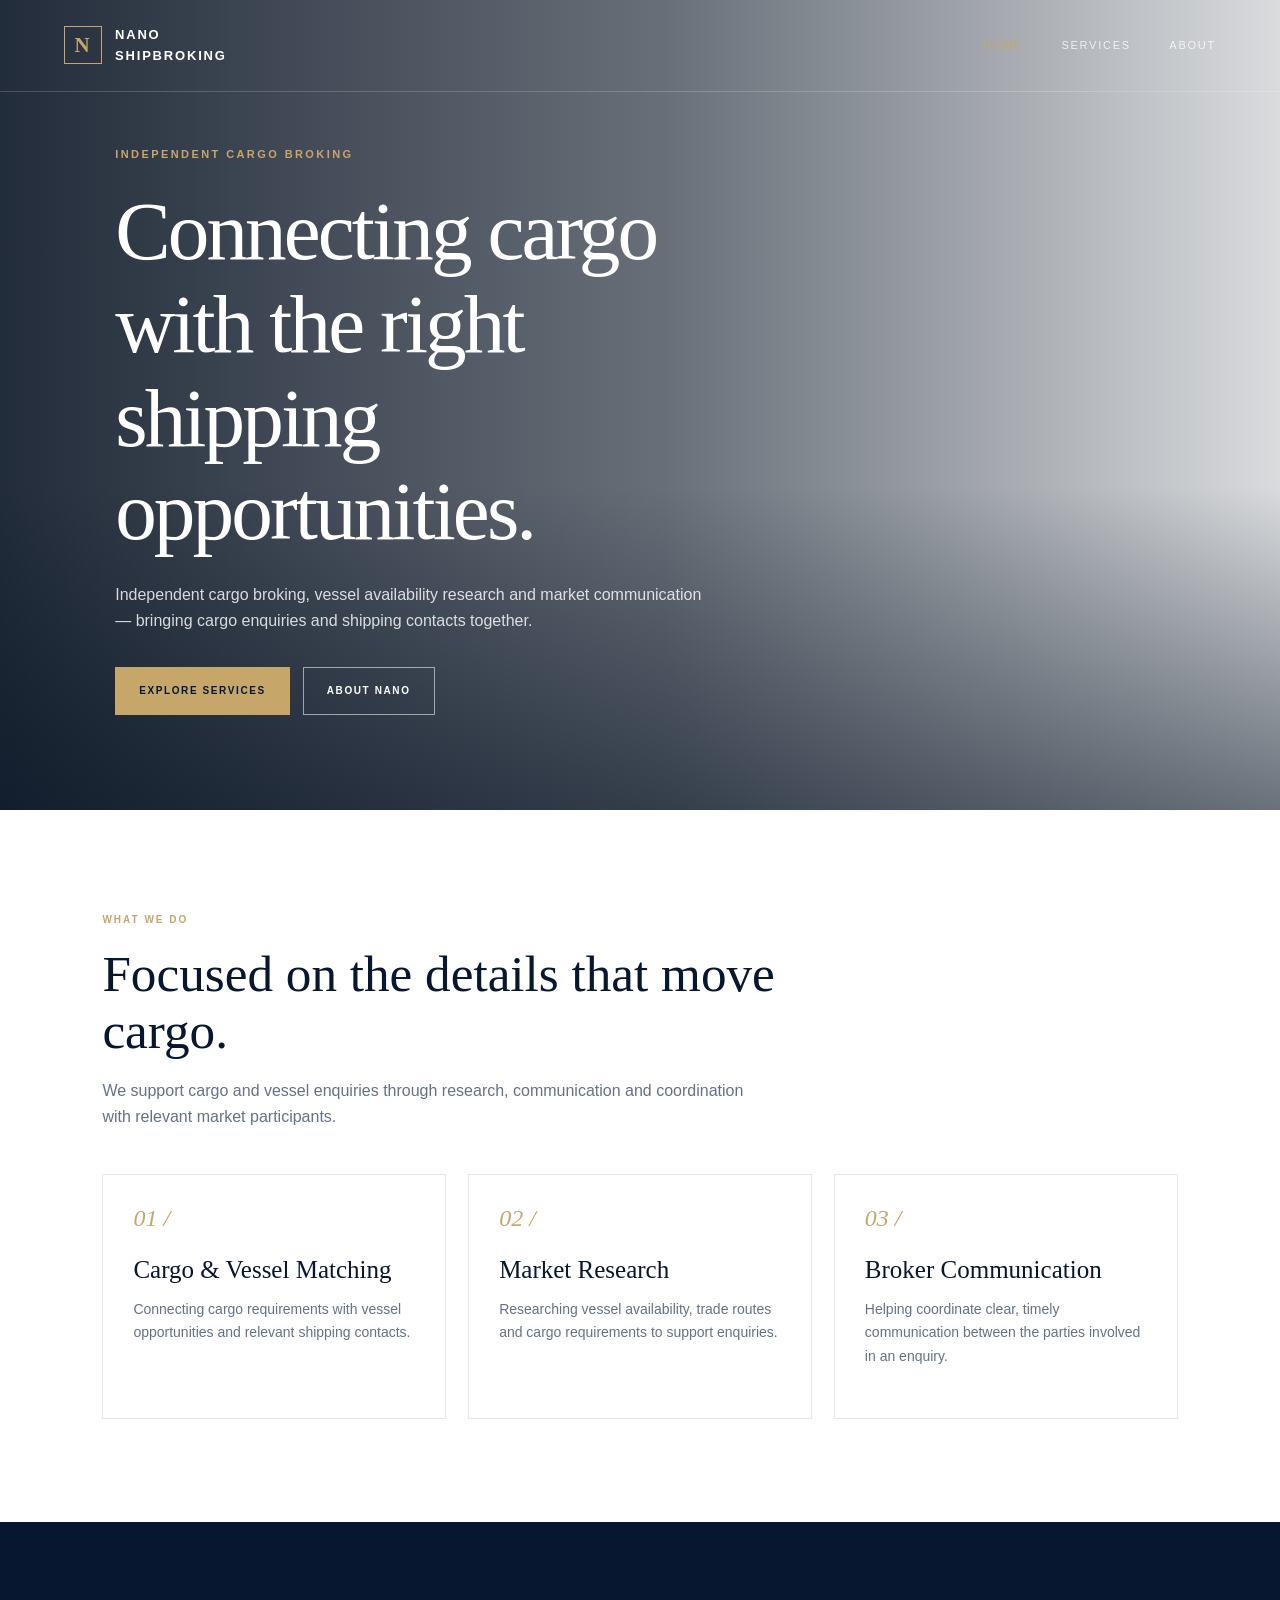
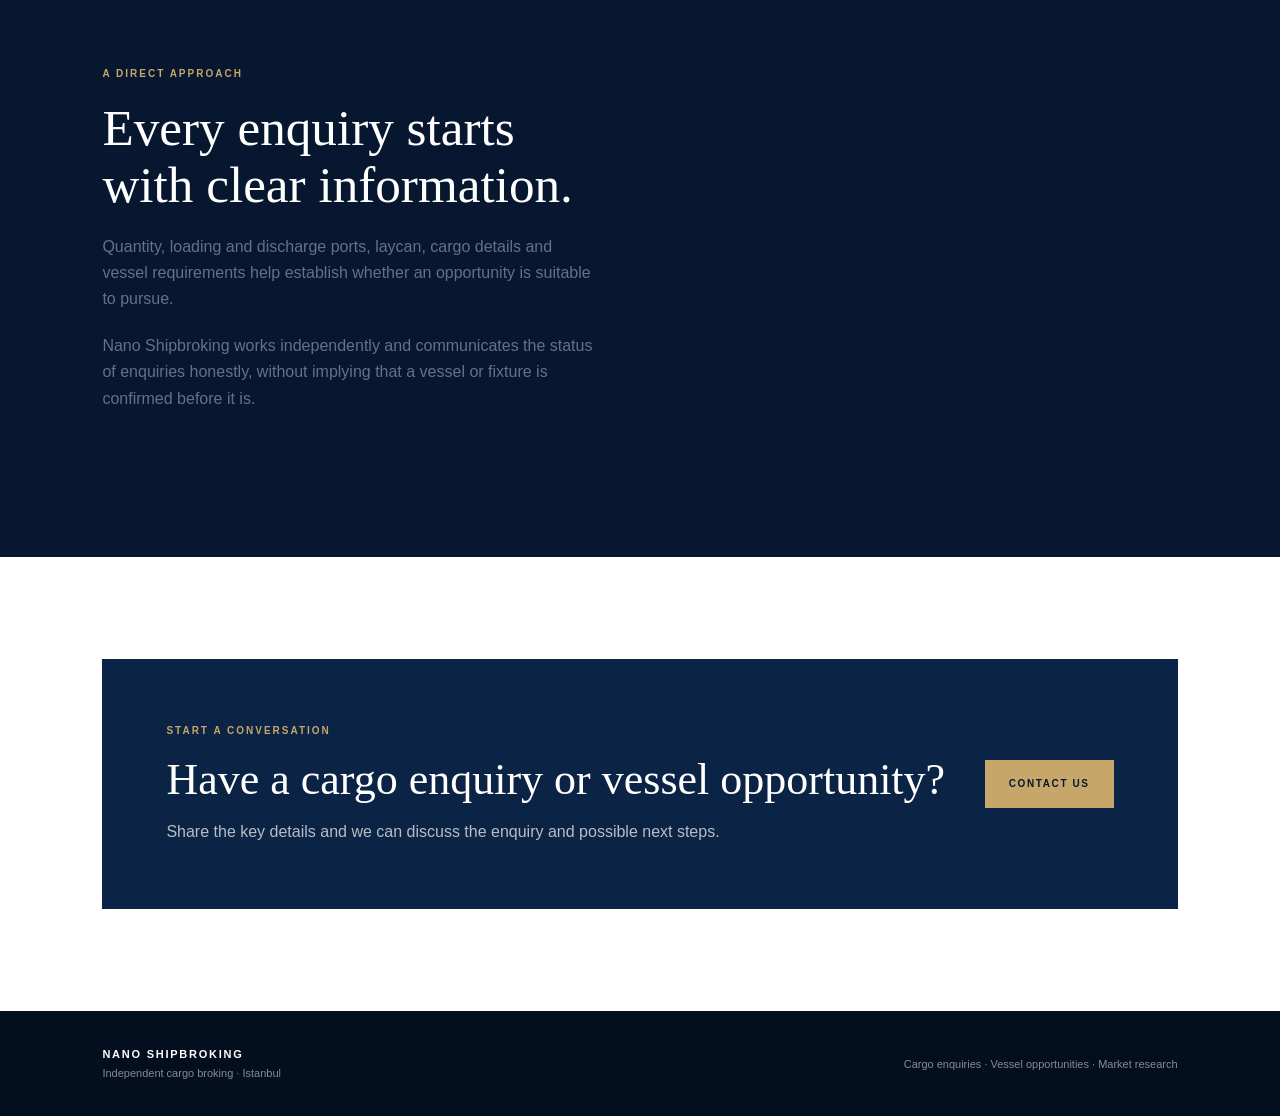
==== index.html @ fc200c73 "Add Nano Shipbroking website" ====
<!doctype html>
<html lang="en"><head><meta charset="utf-8"><meta name="viewport" content="width=device-width, initial-scale=1"><title>Nano Shipbroking | Cargo & Vessel Opportunities</title><link rel="stylesheet" href="style.css"></head><body>
<header class="site-header">
  <a class="brand" href="index.html"><span class="brand-mark">N</span><span>NANO<br>SHIPBROKING</span></a>
  <nav class="nav" aria-label="Main navigation"><a class="active" href="index.html">Home</a><a class="" href="services.html">Services</a><a class="" href="about.html">About</a></nav>
</header>
<main>
<section class="hero"><div class="hero-content">
  <div class="eyebrow">Independent Cargo Broking</div>
  <h1>Connecting cargo with the right shipping opportunities.</h1>
  <p>Independent cargo broking, vessel availability research and market communication — bringing cargo enquiries and shipping contacts together.</p>
  <div class="actions"><a class="btn" href="services.html">Explore Services</a><a class="btn outline" href="about.html">About Nano</a></div>
</div></section>
<section class="section"><div class="section-head"><div class="kicker">What we do</div><h2>Focused on the details that move cargo.</h2><p>We support cargo and vessel enquiries through research, communication and coordination with relevant market participants.</p></div>
<div class="grid3">
  <article class="service-card"><div class="num">01 /</div><h3>Cargo & Vessel Matching</h3><p>Connecting cargo requirements with vessel opportunities and relevant shipping contacts.</p></article>
  <article class="service-card"><div class="num">02 /</div><h3>Market Research</h3><p>Researching vessel availability, trade routes and cargo requirements to support enquiries.</p></article>
  <article class="service-card"><div class="num">03 /</div><h3>Broker Communication</h3><p>Helping coordinate clear, timely communication between the parties involved in an enquiry.</p></article>
</div></section>
<section class="section dark"><div class="split"><div class="copy"><div class="kicker">A direct approach</div><h2>Every enquiry starts with clear information.</h2><p>Quantity, loading and discharge ports, laycan, cargo details and vessel requirements help establish whether an opportunity is suitable to pursue.</p><p>Nano Shipbroking works independently and communicates the status of enquiries honestly, without implying that a vessel or fixture is confirmed before it is.</p></div><div class="photo-panel" role="img" aria-label="Commercial cargo vessel at sea"></div></div></section>
<section class="section"><div class="cta"><div><div class="kicker">Start a conversation</div><h2>Have a cargo enquiry or vessel opportunity?</h2><p>Share the key details and we can discuss the enquiry and possible next steps.</p></div><a class="btn" href="mailto:alinano@nanoshipbroking.com?subject=Cargo%20or%20Vessel%20Enquiry">Contact Us</a></div></section>
</main><footer>
  <div><div class="footbrand">NANO SHIPBROKING</div><div class="footnote">Independent cargo broking · Istanbul</div></div>
  <div class="footnote">Cargo enquiries · Vessel opportunities · Market research</div>
</footer></body></html>
---- style.css ----
:root {
  --navy: #06172f;
  --navy-2: #0b2344;
  --blue: #173b65;
  --gold: #c7a66a;
  --white: #ffffff;
  --mist: #f3f5f7;
  --ink: #182536;
  --muted: #647286;
  --line: rgba(255,255,255,.18);
}
* { box-sizing: border-box; }
html { scroll-behavior: smooth; }
body { margin: 0; color: var(--ink); background: var(--white); font-family: "Inter", "Segoe UI", Arial, sans-serif; line-height: 1.65; }
a { color: inherit; text-decoration: none; }
.site-header { position: absolute; z-index: 10; inset: 0 0 auto; padding: 24px clamp(20px, 5vw, 76px); display:flex; justify-content:space-between; align-items:center; gap:24px; color:#fff; border-bottom:1px solid rgba(255,255,255,.18); }
.brand { display:flex; align-items:center; gap:13px; letter-spacing:.14em; font-size:13px; font-weight:700; }
.brand-mark { width:38px; height:38px; border:1px solid var(--gold); display:grid; place-items:center; color:var(--gold); font-family:Georgia,serif; font-size:21px; }
.nav { display:flex; gap:clamp(16px,3vw,40px); align-items:center; font-size:11px; letter-spacing:.16em; text-transform:uppercase; }
.nav a { opacity:.78; transition:opacity .2s, color .2s; }
.nav a:hover, .nav a.active { opacity:1; color:var(--gold); }
.hero { min-height:680px; height:min(90vh, 850px); position:relative; display:flex; align-items:center; color:#fff; background:linear-gradient(90deg,rgba(3,15,31,.88) 0%,rgba(3,15,31,.60) 52%,rgba(3,15,31,.15) 100%), url("https://images.unsplash.com/photo-1578575437130-527020e9b3a8?auto=format&fit=crop&w=2200&q=85") center/cover; }
.hero:before { content:""; position:absolute; inset:0; background:linear-gradient(0deg,rgba(4,16,33,.52),transparent 40%); pointer-events:none; }
.hero-content { position:relative; z-index:1; max-width:900px; padding:140px clamp(24px,9vw,140px) 90px; }
.eyebrow { color:var(--gold); font-size:11px; font-weight:700; letter-spacing:.22em; text-transform:uppercase; margin:0 0 22px; }
h1,h2,h3 { font-family:Georgia,"Times New Roman",serif; font-weight:400; line-height:1.12; margin:0; }
h1 { font-size:clamp(42px,6.5vw,86px); letter-spacing:-.035em; max-width:850px; }
h2 { font-size:clamp(32px,4vw,54px); color:var(--navy); }
h3 { font-size:25px; color:var(--navy); }
.hero p { max-width:590px; margin:24px 0 32px; color:rgba(255,255,255,.82); font-size:16px; }
.actions { display:flex; flex-wrap:wrap; gap:13px; }
.btn { display:inline-flex; align-items:center; justify-content:center; min-height:48px; padding:0 23px; border:1px solid var(--gold); background:var(--gold); color:var(--navy); font-size:10px; font-weight:800; letter-spacing:.16em; text-transform:uppercase; transition:all .2s; }
.btn:hover { background:transparent; color:#fff; }
.btn.outline { color:#fff; background:transparent; border-color:rgba(255,255,255,.55); }
.btn.outline:hover { border-color:var(--gold); color:var(--gold); }
.section { padding:clamp(64px,8vw,112px) clamp(22px,8vw,120px); }
.section.dark { background:var(--navy); color:#fff; }
.section.dark h2, .section.dark h3 { color:#fff; }
.section-head { max-width:720px; margin-bottom:44px; }
.section-head p { color:var(--muted); margin:18px 0 0; max-width:650px; }
.section.dark .section-head p { color:rgba(255,255,255,.68); }
.kicker { font-size:10px; letter-spacing:.2em; text-transform:uppercase; color:var(--gold); font-weight:700; margin-bottom:16px; }
.grid3 { display:grid; grid-template-columns:repeat(3,minmax(0,1fr)); gap:22px; }
.service-card { padding:30px; border:1px solid #e3e8ed; background:#fff; min-height:245px; }
.service-card .num { color:var(--gold); font:italic 24px Georgia,serif; margin-bottom:24px; }
.service-card p { color:var(--muted); font-size:14px; margin-bottom:0; }
.split { display:grid; grid-template-columns:1fr 1fr; gap:clamp(35px,7vw,100px); align-items:center; }
.photo-panel { min-height:430px; background:linear-gradient(0deg,rgba(6,23,47,.15),rgba(6,23,47,.15)),url("https://images.unsplash.com/photo-1566847438217-76e82d383f84?auto=format&fit=crop&w=1200&q=85") center/cover; }
.copy p { color:var(--muted); margin:20px 0 0; }
.statline { display:flex; gap:30px; margin-top:30px; border-top:1px solid #dfe5ea; padding-top:20px; }
.statline strong { display:block; color:var(--navy); font:24px Georgia,serif; }
.statline span { display:block; color:var(--muted); font-size:11px; letter-spacing:.08em; text-transform:uppercase; }
.cta { display:flex; justify-content:space-between; align-items:center; gap:32px; background:var(--navy-2); color:#fff; padding:clamp(30px,5vw,64px); }
.cta h2 { color:#fff; font-size:clamp(30px,3.5vw,44px); }
.cta p { color:rgba(255,255,255,.7); max-width:600px; margin:14px 0 0; }
.page-hero { min-height:480px; padding:160px clamp(24px,9vw,140px) 80px; display:flex; align-items:end; color:#fff; background:linear-gradient(90deg,rgba(3,15,31,.88),rgba(3,15,31,.3)),url("https://images.unsplash.com/photo-1494412519320-aa613dfb7738?auto=format&fit=crop&w=2200&q=85") center/cover; }
.page-hero h1 { font-size:clamp(42px,5.5vw,72px); }
.page-hero p { max-width:650px; color:rgba(255,255,255,.78); font-size:16px; margin:20px 0 0; }
.service-list { display:grid; grid-template-columns:repeat(2,minmax(0,1fr)); gap:1px; background:rgba(255,255,255,.14); border:1px solid rgba(255,255,255,.14); }
.service-item { background:var(--navy); padding:34px; }
.service-item p { color:rgba(255,255,255,.66); font-size:14px; }
.service-item .num { color:var(--gold); font:italic 22px Georgia,serif; }
.note { border-left:2px solid var(--gold); padding:18px 22px; color:var(--muted); background:var(--mist); font-size:14px; }
footer { background:#030e1e; color:#fff; padding:34px clamp(22px,8vw,120px); display:flex; justify-content:space-between; align-items:center; gap:24px; flex-wrap:wrap; }
footer .footnote { color:rgba(255,255,255,.52); font-size:11px; }
footer .footbrand { font-size:11px; letter-spacing:.16em; font-weight:700; }
@media(max-width:760px) {
 .site-header { padding:18px 20px; align-items:flex-start; flex-direction:column; gap:14px; }
 .nav { flex-wrap:wrap; gap:18px; font-size:10px; }
 .hero { min-height:700px; height:auto; }
 .hero-content { padding:190px 24px 70px; }
 .grid3,.split,.service-list { grid-template-columns:1fr; }
 .photo-panel { min-height:300px; }
 .cta { align-items:flex-start; flex-direction:column; }
 .page-hero { min-height:430px; padding:190px 24px 60px; }
 .statline { gap:20px; flex-wrap:wrap; }
}
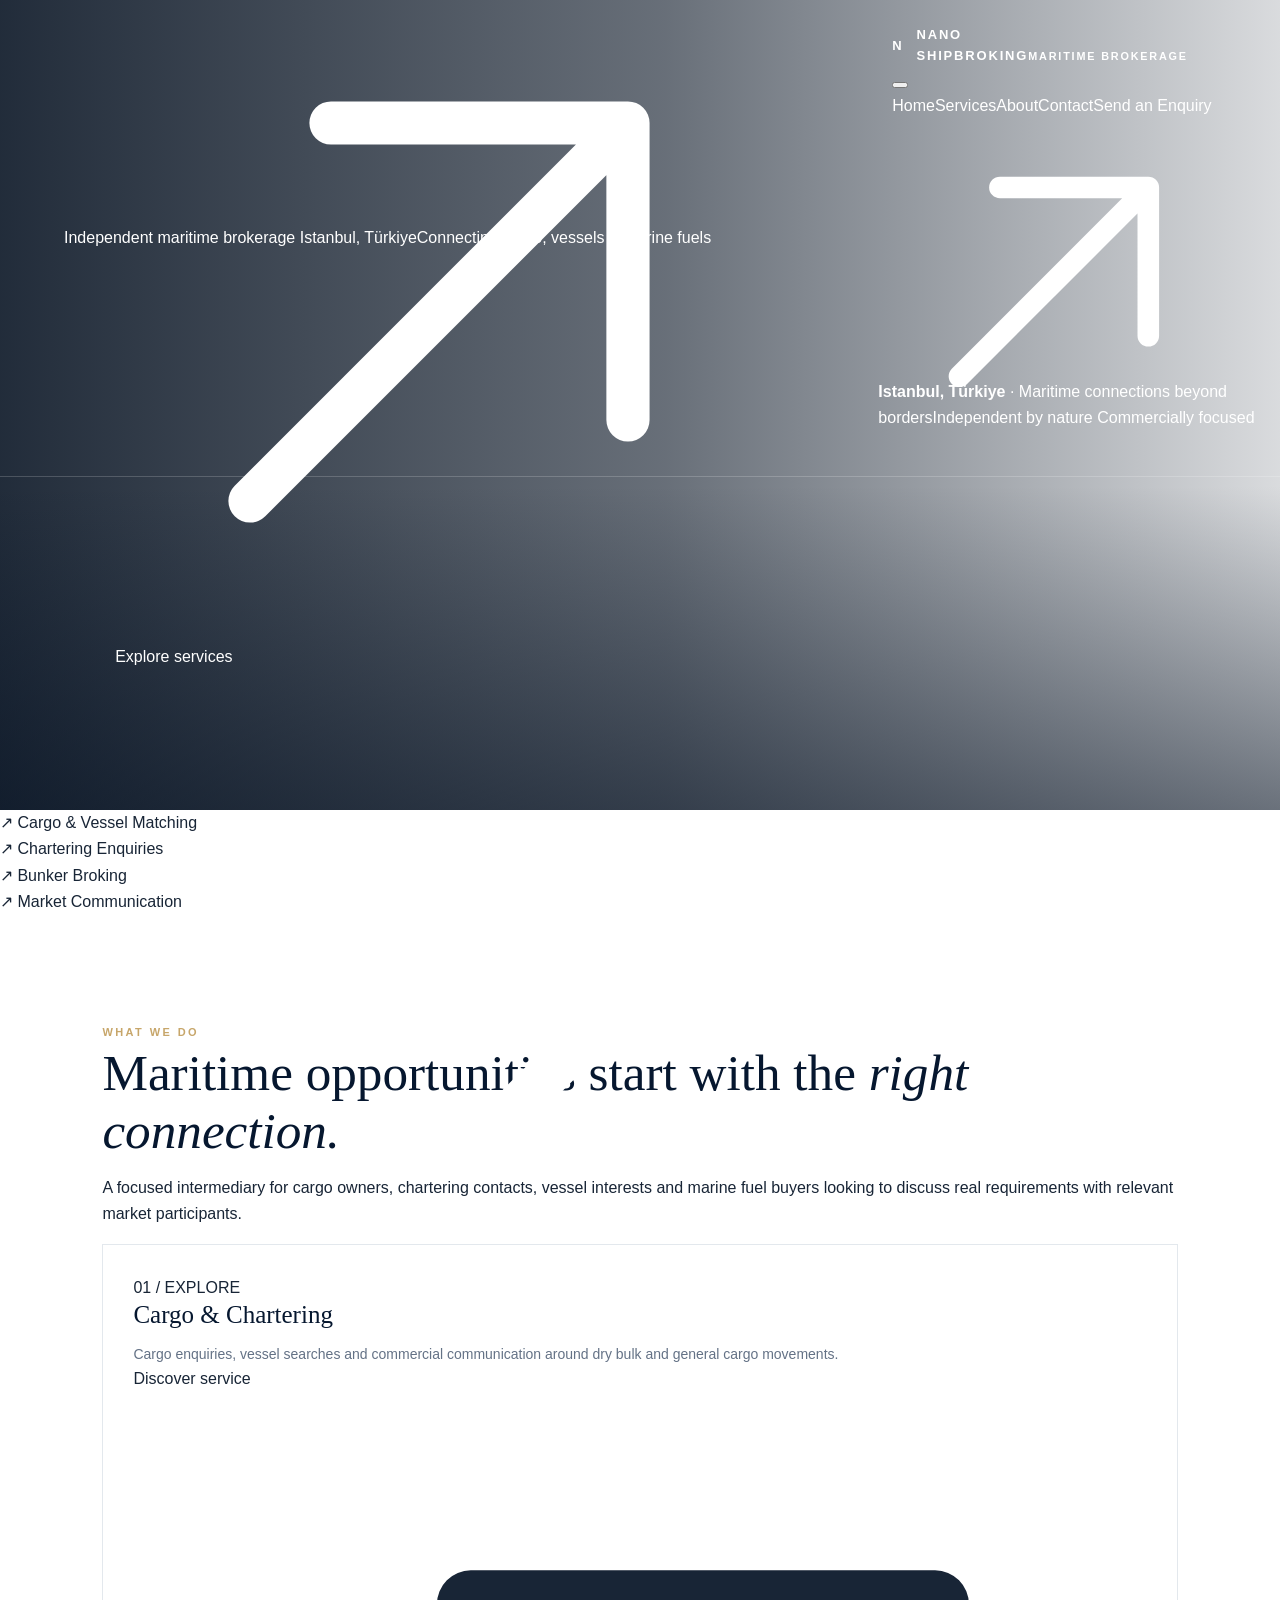
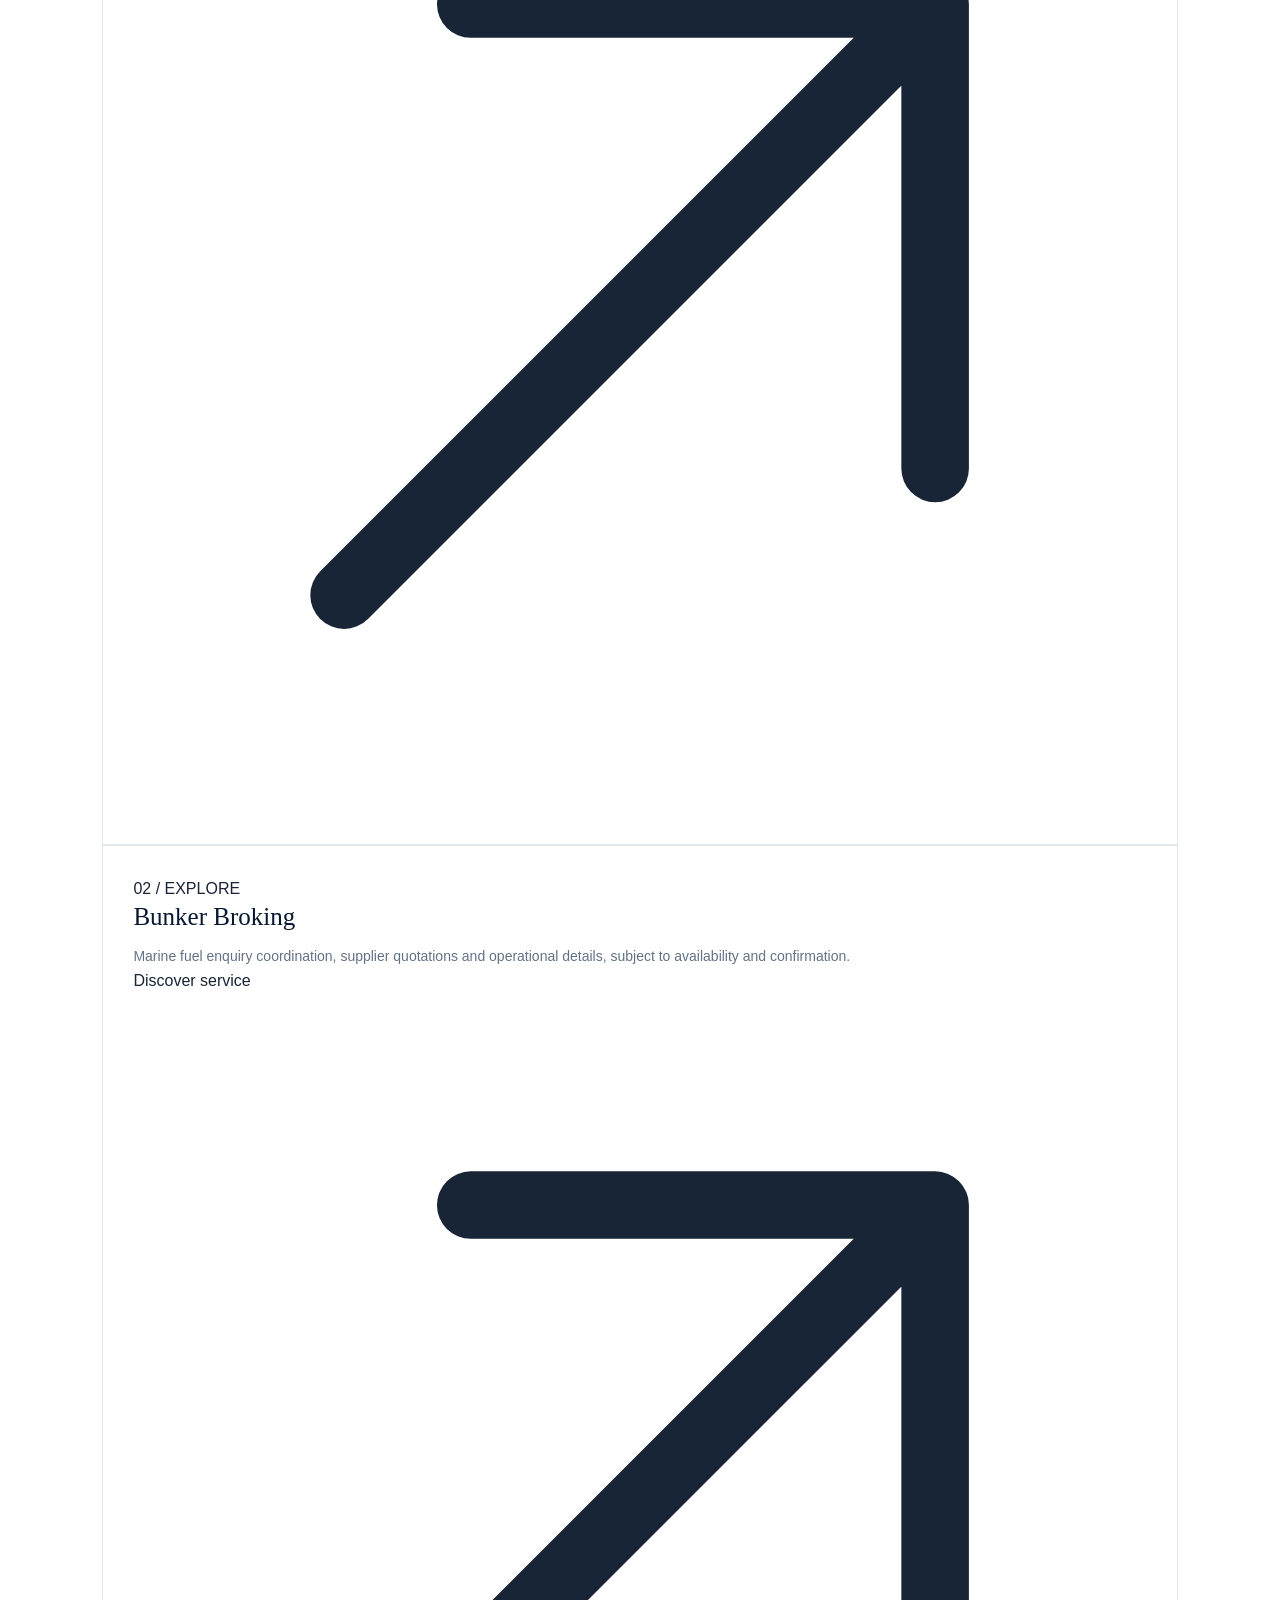
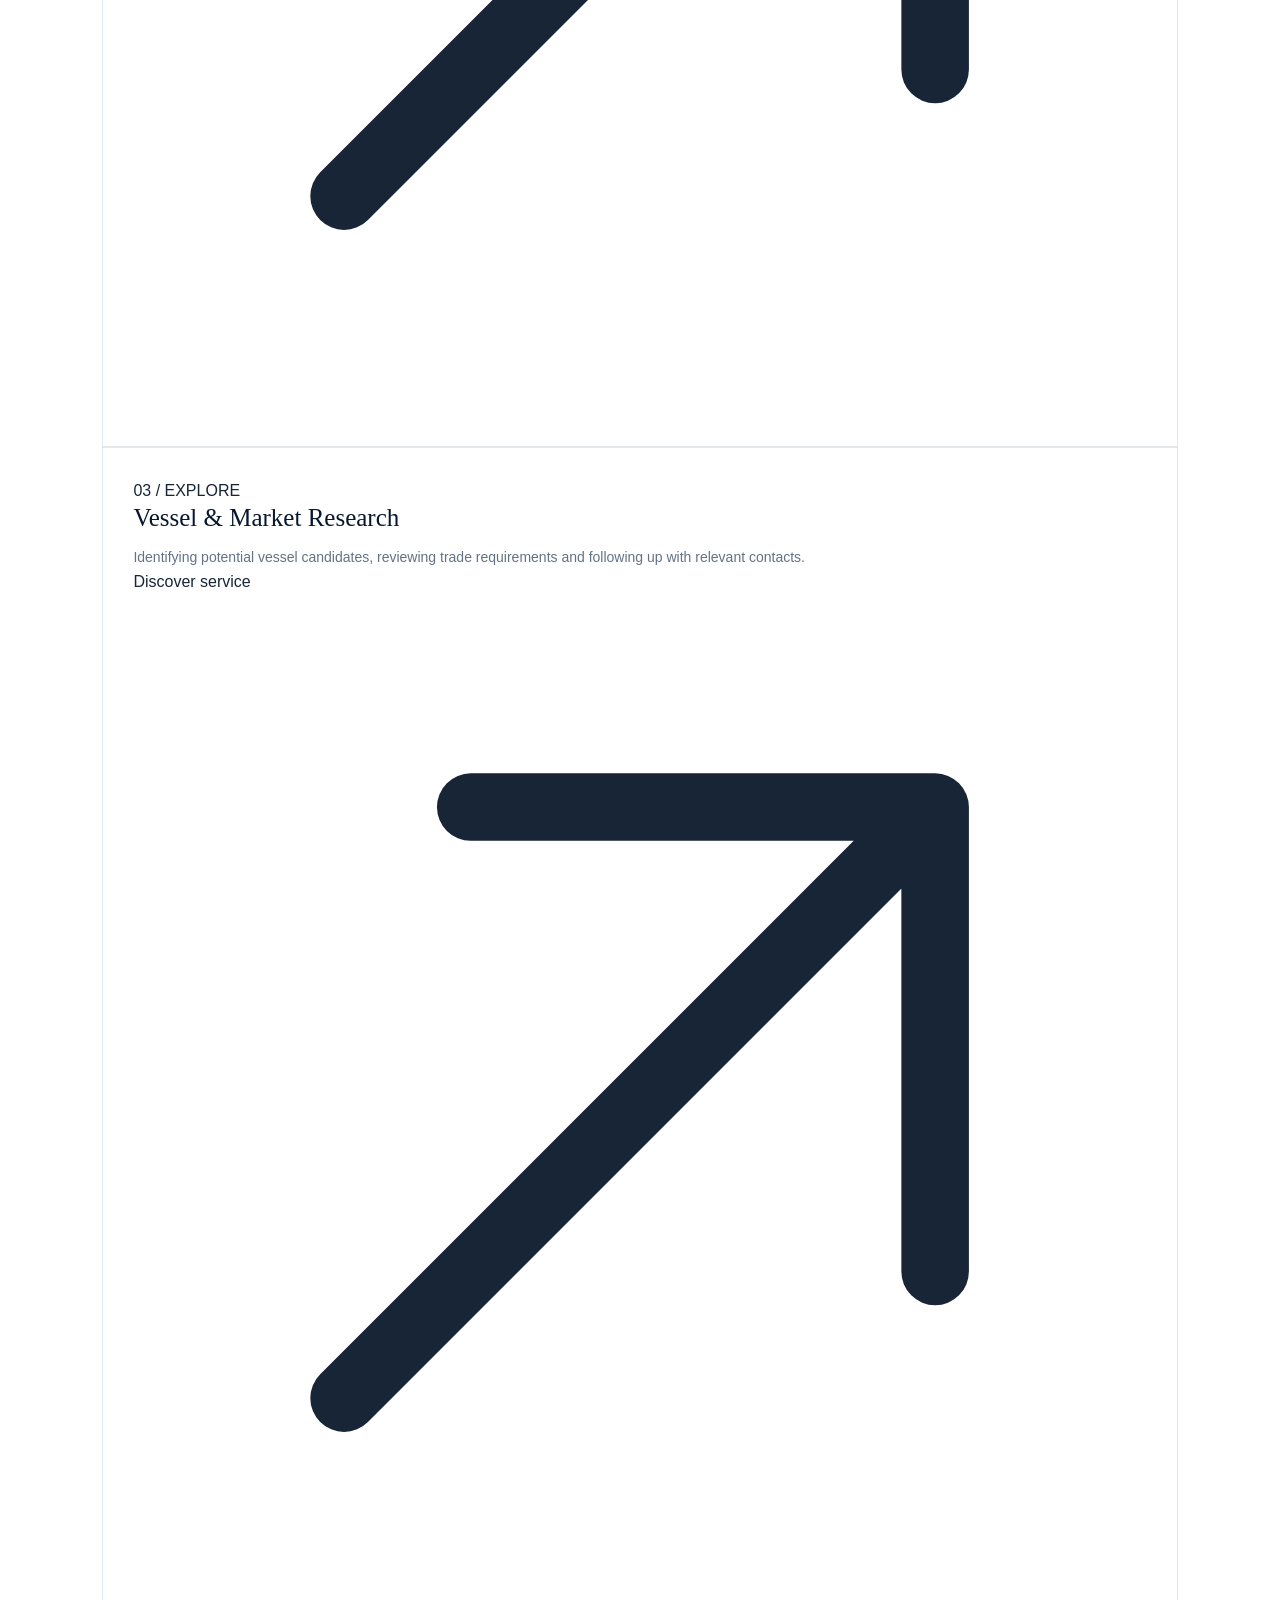
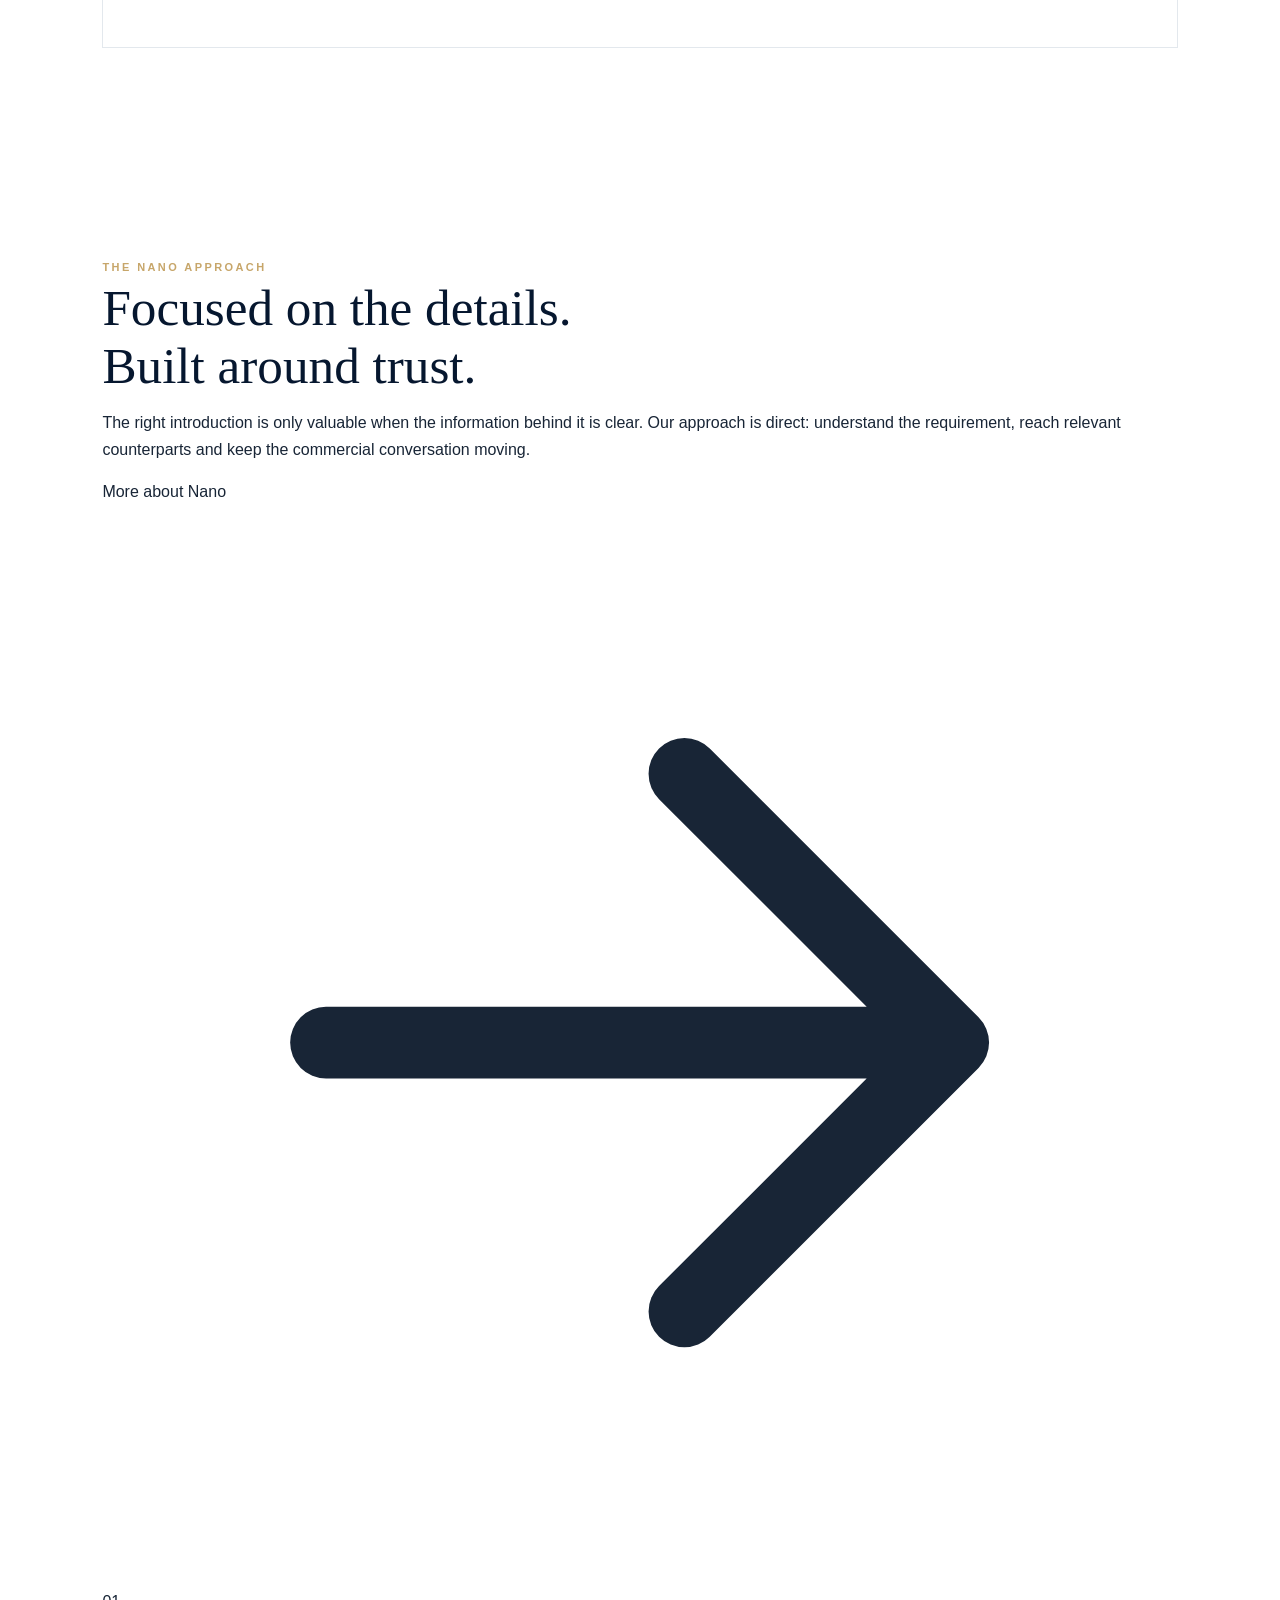
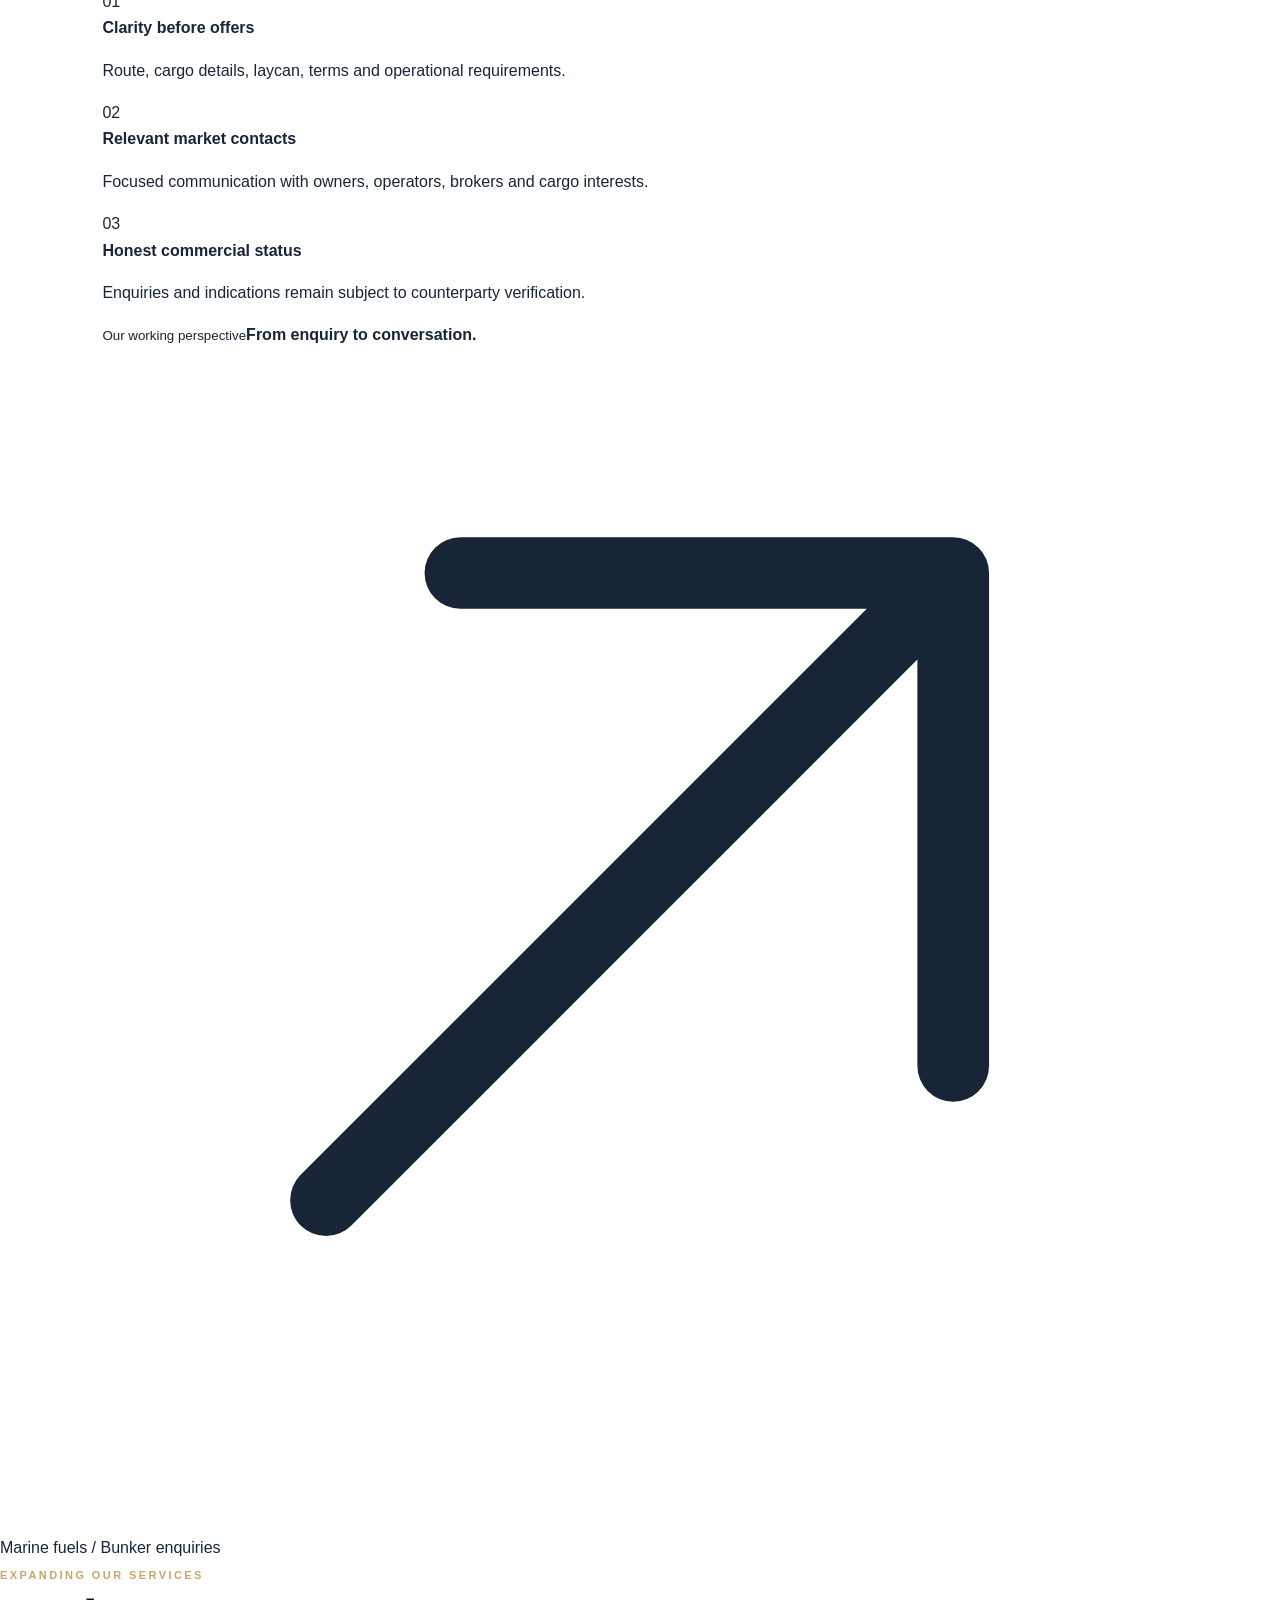
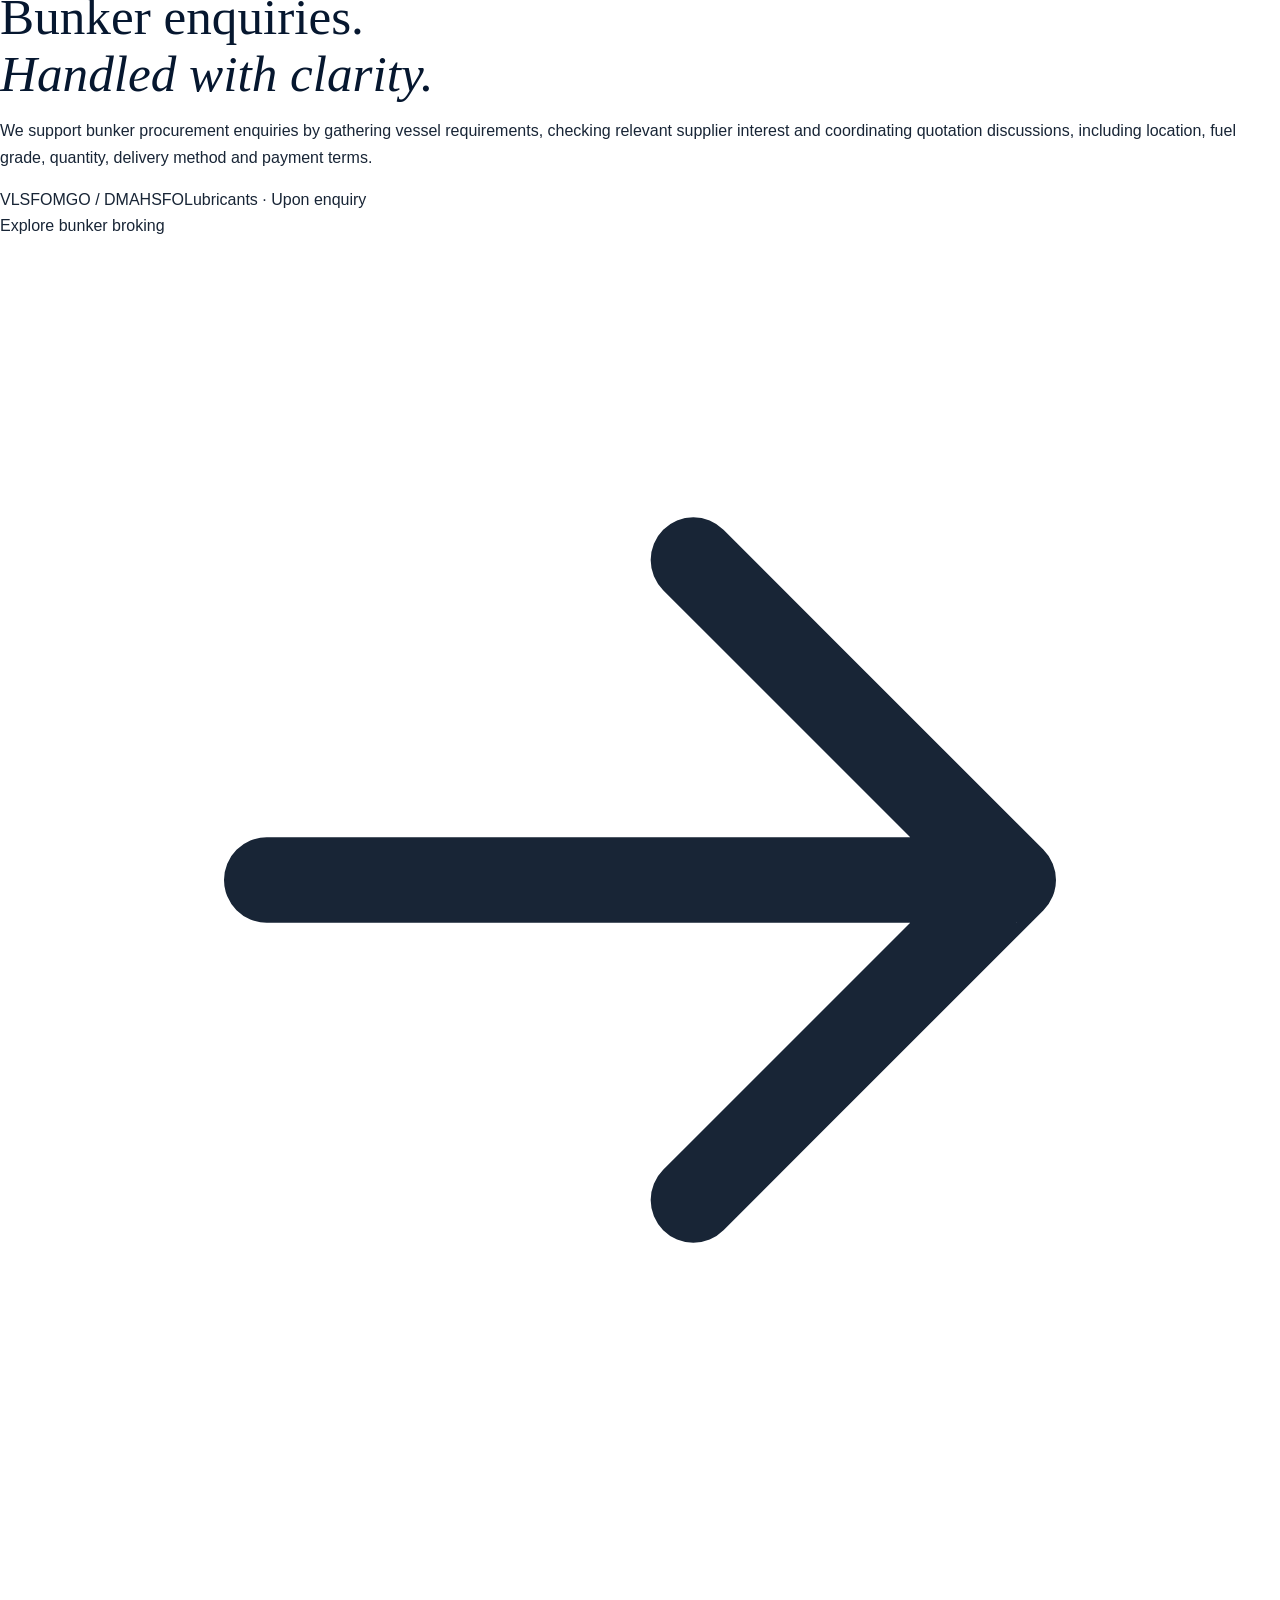
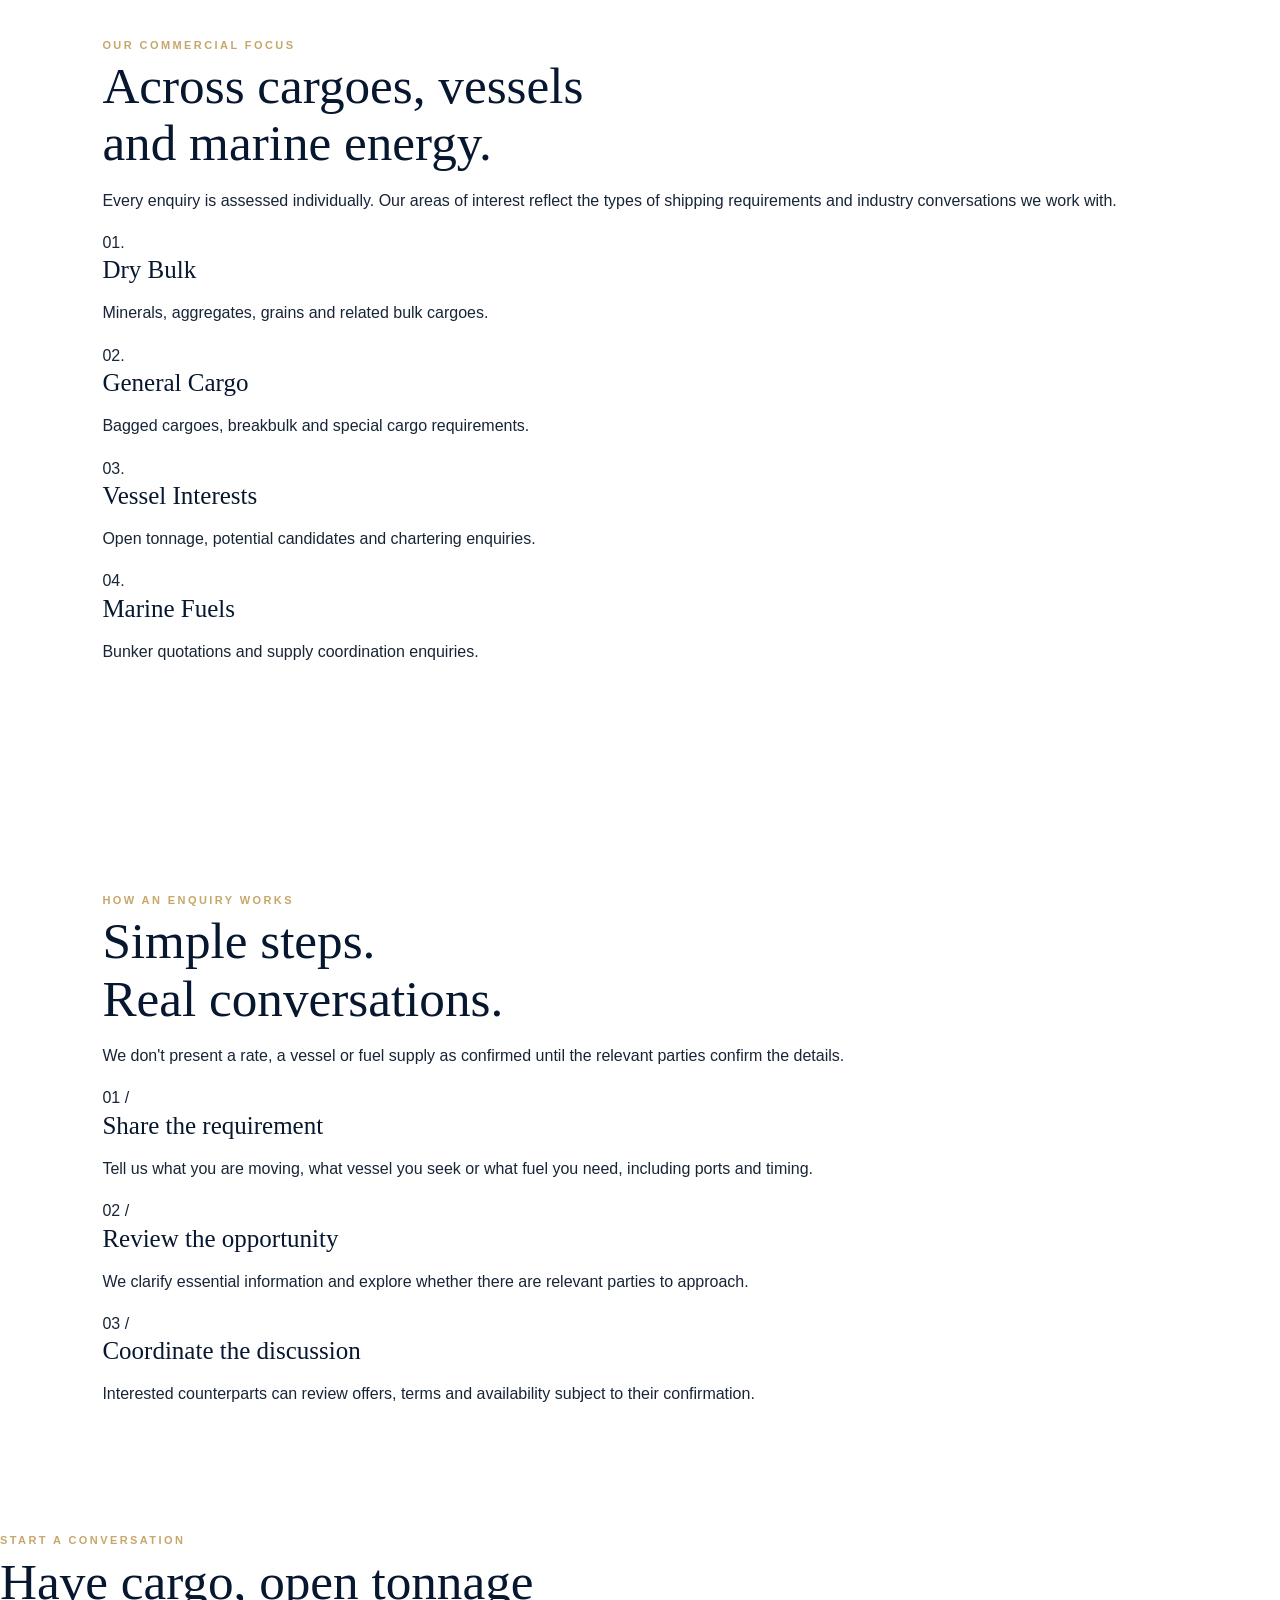
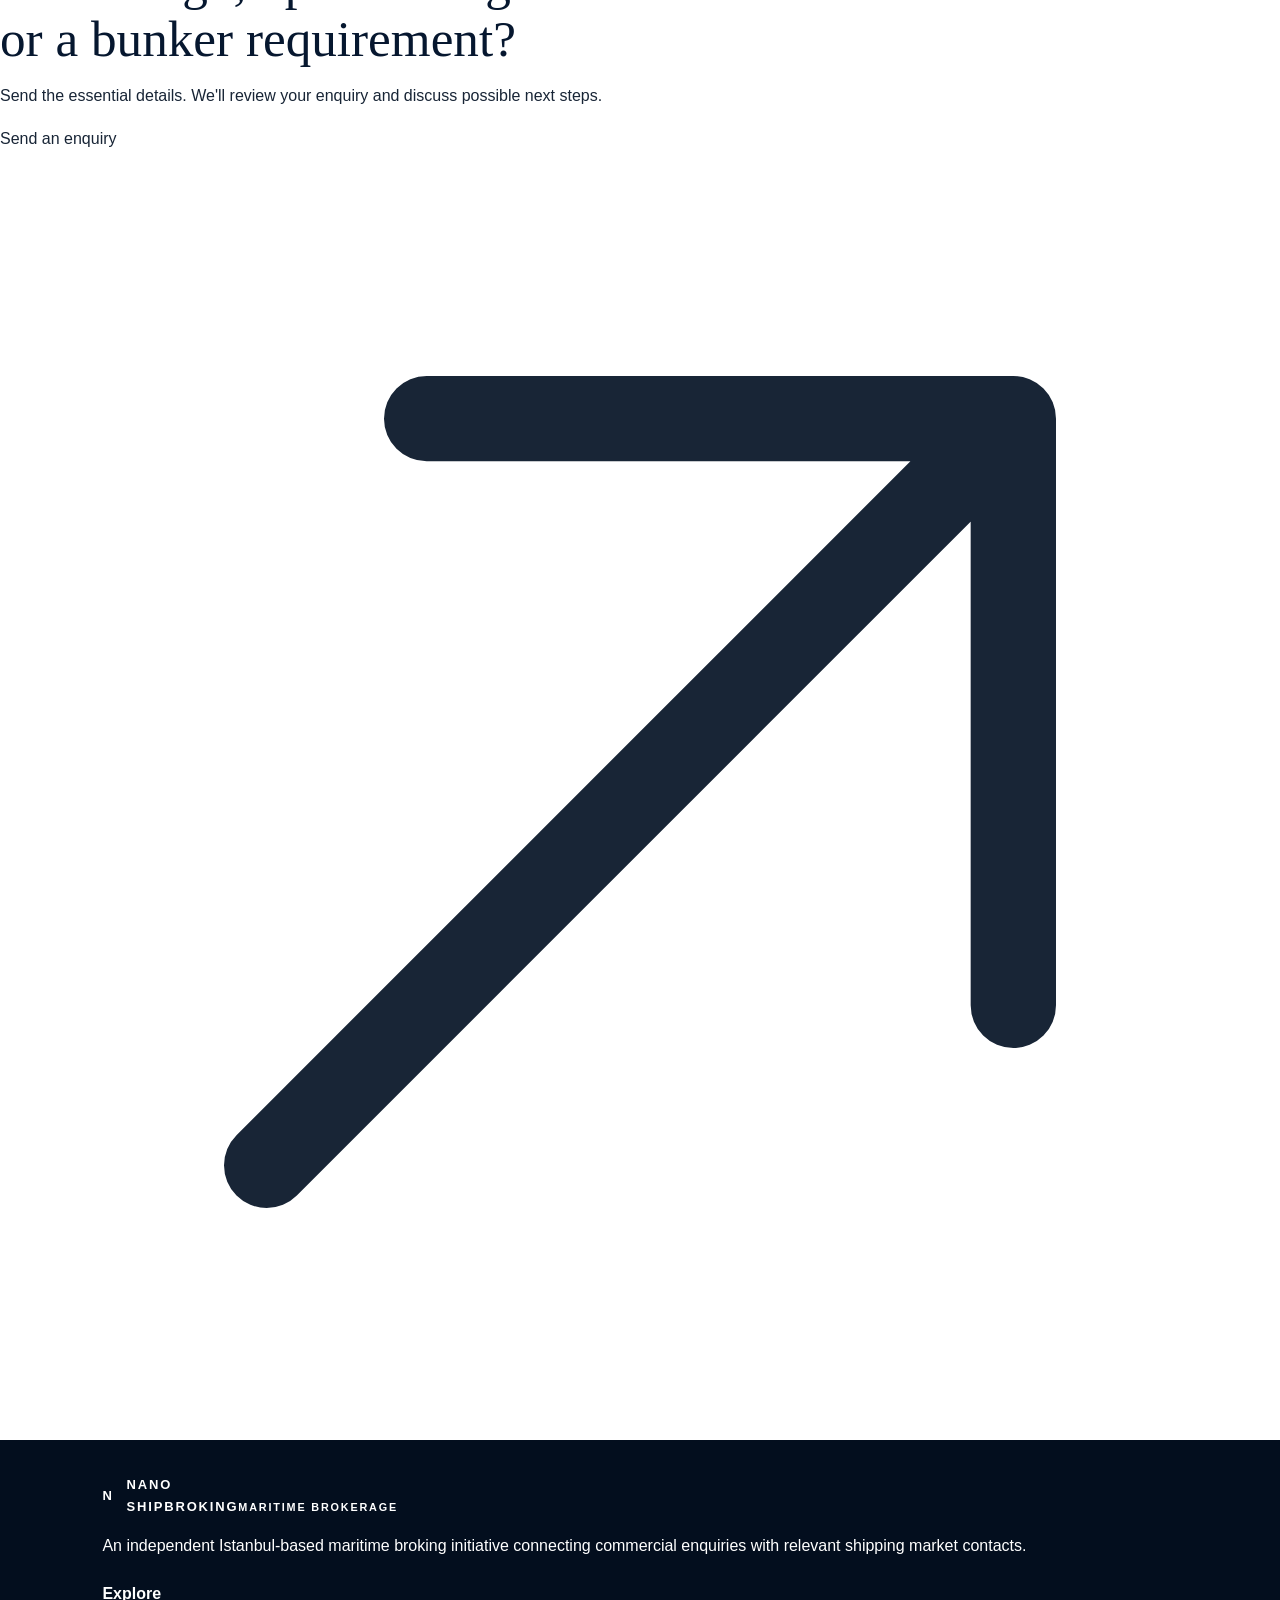
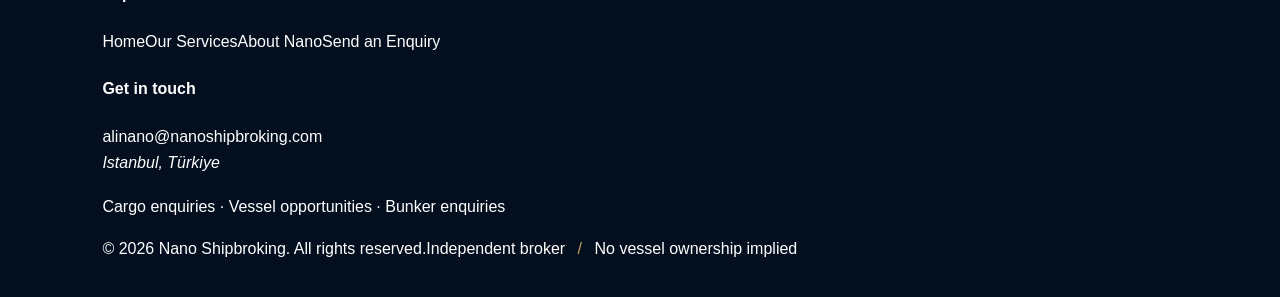
==== commit 8d1df286: "Redesign Nano Shipbroking site: four new responsive pages" ====
--- a/index.html
+++ b/index.html
@@ -1,25 +1,10 @@
-<!doctype html>
-<html lang="en"><head><meta charset="utf-8"><meta name="viewport" content="width=device-width, initial-scale=1"><title>Nano Shipbroking | Cargo & Vessel Opportunities</title><link rel="stylesheet" href="style.css"></head><body>
-<header class="site-header">
-  <a class="brand" href="index.html"><span class="brand-mark">N</span><span>NANO<br>SHIPBROKING</span></a>
-  <nav class="nav" aria-label="Main navigation"><a class="active" href="index.html">Home</a><a class="" href="services.html">Services</a><a class="" href="about.html">About</a></nav>
-</header>
-<main>
-<section class="hero"><div class="hero-content">
-  <div class="eyebrow">Independent Cargo Broking</div>
-  <h1>Connecting cargo with the right shipping opportunities.</h1>
-  <p>Independent cargo broking, vessel availability research and market communication — bringing cargo enquiries and shipping contacts together.</p>
-  <div class="actions"><a class="btn" href="services.html">Explore Services</a><a class="btn outline" href="about.html">About Nano</a></div>
-</div></section>
-<section class="section"><div class="section-head"><div class="kicker">What we do</div><h2>Focused on the details that move cargo.</h2><p>We support cargo and vessel enquiries through research, communication and coordination with relevant market participants.</p></div>
-<div class="grid3">
-  <article class="service-card"><div class="num">01 /</div><h3>Cargo & Vessel Matching</h3><p>Connecting cargo requirements with vessel opportunities and relevant shipping contacts.</p></article>
-  <article class="service-card"><div class="num">02 /</div><h3>Market Research</h3><p>Researching vessel availability, trade routes and cargo requirements to support enquiries.</p></article>
-  <article class="service-card"><div class="num">03 /</div><h3>Broker Communication</h3><p>Helping coordinate clear, timely communication between the parties involved in an enquiry.</p></article>
-</div></section>
-<section class="section dark"><div class="split"><div class="copy"><div class="kicker">A direct approach</div><h2>Every enquiry starts with clear information.</h2><p>Quantity, loading and discharge ports, laycan, cargo details and vessel requirements help establish whether an opportunity is suitable to pursue.</p><p>Nano Shipbroking works independently and communicates the status of enquiries honestly, without implying that a vessel or fixture is confirmed before it is.</p></div><div class="photo-panel" role="img" aria-label="Commercial cargo vessel at sea"></div></div></section>
-<section class="section"><div class="cta"><div><div class="kicker">Start a conversation</div><h2>Have a cargo enquiry or vessel opportunity?</h2><p>Share the key details and we can discuss the enquiry and possible next steps.</p></div><a class="btn" href="mailto:alinano@nanoshipbroking.com?subject=Cargo%20or%20Vessel%20Enquiry">Contact Us</a></div></section>
-</main><footer>
-  <div><div class="footbrand">NANO SHIPBROKING</div><div class="footnote">Independent cargo broking · Istanbul</div></div>
-  <div class="footnote">Cargo enquiries · Vessel opportunities · Market research</div>
-</footer></body></html>+<!doctype html><html lang="en"><head><meta charset="utf-8"><meta name="viewport" content="width=device-width,initial-scale=1"><meta name="theme-color" content="#071b31"><meta name="description" content="Independent shipbroking based in Istanbul, Türkiye. Cargo and vessel matching, chartering enquiries and marine fuel broking coordination."><meta property="og:type" content="website"><meta property="og:title" content="Nano Shipbroking | Cargo, Vessel &amp; Bunker Broking"><meta property="og:description" content="Independent shipbroking based in Istanbul, Türkiye. Cargo and vessel matching, chartering enquiries and marine fuel broking coordination."><meta property="og:site_name" content="Nano Shipbroking"><link rel="icon" href="assets/favicon.svg" type="image/svg+xml"><link rel="stylesheet" href="style.css"><title>Nano Shipbroking | Cargo, Vessel &amp; Bunker Broking</title></head><body><header class="site-header">
+<div class="topline"><div class="container"><span>Independent maritime brokerage <i></i> Istanbul, Türkiye</span><span>Connecting cargo, vessels &amp; marine fuels</span></div></div>
+<div class="container nav-wrap"><a class="brand" href="index.html" aria-label="Nano Shipbroking home"><span class="brand-icon"><span>N</span></span><span class="brand-text">NANO<br>SHIPBROKING<small>MARITIME BROKERAGE</small></span></a><button class="nav-toggle" type="button" aria-expanded="false" aria-controls="primary-nav" aria-label="Open navigation"><span></span><span></span></button><nav id="primary-nav" class="primary-nav" aria-label="Main navigation"><a href="index.html" class="active" aria-current="page">Home</a><a href="services.html" class="" >Services</a><a href="about.html" class="" >About</a><a href="contact.html" class="" >Contact</a><a class="nav-cta" href="contact.html">Send an Enquiry <svg aria-hidden="true" viewBox="0 0 24 24" fill="none" stroke="currentColor" stroke-width="1.6" stroke-linecap="round" stroke-linejoin="round"><path d="M5 19 19 5M8 5h11v11"/></svg></a></nav></div></header><main id="main-content"><section class="hero" aria-labelledby="hero-title"><img class="hero-photo" src="https://images.unsplash.com/photo-1713294850075-c9cdda23063c?auto=format&fit=crop&w=2200&q=85" alt="Commercial bulk carrier sailing in open waters" loading="lazy" decoding="async" onerror="this.style.display='none'"><div class="hero-grid" aria-hidden="true"></div><div class="container hero-content"><div class="eyebrow">Independent Shipbroking · Istanbul</div><h1 id="hero-title">Clear connections.<em>Stronger voyages.</em></h1><p>Connecting cargo interests, vessel opportunities and marine fuel enquiries through focused research, direct communication and practical commercial coordination.</p><div class="hero-actions"><a href="contact.html" class="button">Start an enquiry <svg aria-hidden="true" viewBox="0 0 24 24" fill="none" stroke="currentColor" stroke-width="1.6" stroke-linecap="round" stroke-linejoin="round"><path d="M5 19 19 5M8 5h11v11"/></svg></a><a href="services.html" class="button button-outline">Explore services <svg aria-hidden="true" viewBox="0 0 24 24" fill="none" stroke="currentColor" stroke-width="1.6" stroke-linecap="round" stroke-linejoin="round"><path d="M5 12h14M13 6l6 6-6 6"/></svg></a></div></div><div class="hero-footer"><div class="container"><span class="hero-location"><span class="mini-compass" aria-hidden="true"></span><strong>Istanbul, Türkiye</strong> · Maritime connections beyond borders</span><span class="hero-sidecopy">Independent by nature <span></span> Commercially focused</span></div></div></section>
+<section class="ribbon" aria-label="Areas of focus"><div class="container ribbon-items"><div><span>↗</span> Cargo &amp; Vessel Matching</div><div><span>↗</span> Chartering Enquiries</div><div><span>↗</span> Bunker Broking</div><div><span>↗</span> Market Communication</div></div></section>
+<section class="section section-cream anchor-target" id="what-we-do"><div class="container"><div class="intro-row"><div><span class="eyebrow dark">What we do</span><h2>Maritime opportunities start with the <em>right connection.</em></h2></div><p>A focused intermediary for cargo owners, chartering contacts, vessel interests and marine fuel buyers looking to discuss real requirements with relevant market participants.</p></div><div class="service-grid"><article class="service-card"><div class="visual"><img class="" src="https://images.unsplash.com/photo-1689798448813-0ded9659ad9b?auto=format&fit=crop&w=1100&q=82" alt="Cargo &amp;amp; Chartering" loading="lazy" decoding="async" onerror="this.style.display='none'"></div><div class="body"><span class="card-num">01 / EXPLORE</span><h3>Cargo &amp; Chartering</h3><p>Cargo enquiries, vessel searches and commercial communication around dry bulk and general cargo movements.</p><div class="card-bottom"><span>Discover service</span><svg aria-hidden="true" viewBox="0 0 24 24" fill="none" stroke="currentColor" stroke-width="1.6" stroke-linecap="round" stroke-linejoin="round"><path d="M5 19 19 5M8 5h11v11"/></svg></div></div><a href="services.html#cargo-chartering" aria-label="Learn more about Cargo &amp; Chartering"></a></article><article class="service-card"><div class="visual"><img class="" src="https://images.unsplash.com/photo-1549203123-9c4fb68af040?auto=format&fit=crop&w=1250&q=83" alt="Bunker Broking" loading="lazy" decoding="async" onerror="this.style.display='none'"></div><div class="body"><span class="card-num">02 / EXPLORE</span><h3>Bunker Broking</h3><p>Marine fuel enquiry coordination, supplier quotations and operational details, subject to availability and confirmation.</p><div class="card-bottom"><span>Discover service</span><svg aria-hidden="true" viewBox="0 0 24 24" fill="none" stroke="currentColor" stroke-width="1.6" stroke-linecap="round" stroke-linejoin="round"><path d="M5 19 19 5M8 5h11v11"/></svg></div></div><a href="services.html#bunker-broking" aria-label="Learn more about Bunker Broking"></a></article><article class="service-card"><div class="visual"><img class="" src="https://images.unsplash.com/photo-1761138785458-02811b4a92cb?auto=format&fit=crop&w=1100&q=82" alt="Vessel &amp;amp; Market Research" loading="lazy" decoding="async" onerror="this.style.display='none'"></div><div class="body"><span class="card-num">03 / EXPLORE</span><h3>Vessel &amp; Market Research</h3><p>Identifying potential vessel candidates, reviewing trade requirements and following up with relevant contacts.</p><div class="card-bottom"><span>Discover service</span><svg aria-hidden="true" viewBox="0 0 24 24" fill="none" stroke="currentColor" stroke-width="1.6" stroke-linecap="round" stroke-linejoin="round"><path d="M5 19 19 5M8 5h11v11"/></svg></div></div><a href="services.html#vessel-research" aria-label="Learn more about Vessel &amp; Market Research"></a></article></div></div></section>
+<section class="section section-navy"><div class="container manifesto"><div><span class="eyebrow">The Nano approach</span><h2>Focused on the details.<br><span class="gold">Built around trust.</span></h2><p class="lead">The right introduction is only valuable when the information behind it is clear. Our approach is direct: understand the requirement, reach relevant counterparts and keep the commercial conversation moving.</p><a class="text-link light" href="about.html">More about Nano <svg aria-hidden="true" viewBox="0 0 24 24" fill="none" stroke="currentColor" stroke-width="1.6" stroke-linecap="round" stroke-linejoin="round"><path d="M5 12h14M13 6l6 6-6 6"/></svg></a><div class="fine-list"><div class="item"><span class="number">01</span><div><strong>Clarity before offers</strong><p>Route, cargo details, laycan, terms and operational requirements.</p></div></div><div class="item"><span class="number">02</span><div><strong>Relevant market contacts</strong><p>Focused communication with owners, operators, brokers and cargo interests.</p></div></div><div class="item"><span class="number">03</span><div><strong>Honest commercial status</strong><p>Enquiries and indications remain subject to counterparty verification.</p></div></div></div></div><div class="route-card" role="img" aria-label="Stylised shipping routes connecting cargo, vessels and fuel"><div class="route-label"><div><small>Our working perspective</small><b>From enquiry to conversation.</b></div><svg aria-hidden="true" viewBox="0 0 24 24" fill="none" stroke="currentColor" stroke-width="1.6" stroke-linecap="round" stroke-linejoin="round"><path d="M5 19 19 5M8 5h11v11"/></svg></div></div></div></section>
+<section class="feature anchor-target" id="marine-fuels"><div class="feature-image"><img class="" src="https://images.unsplash.com/photo-1549203123-9c4fb68af040?auto=format&fit=crop&w=1250&q=83" alt="Tanker transiting the Bosphorus, Istanbul" loading="lazy" decoding="async" onerror="this.style.display='none'"><span class="photo-tag">Marine fuels / Bunker enquiries</span></div><div class="feature-copy"><span class="eyebrow dark">Expanding our services</span><h2>Bunker enquiries.<br><em>Handled with clarity.</em></h2><p>We support bunker procurement enquiries by gathering vessel requirements, checking relevant supplier interest and coordinating quotation discussions, including location, fuel grade, quantity, delivery method and payment terms.</p><div class="fuel-tags"><span>VLSFO</span><span>MGO / DMA</span><span>HSFO</span><span>Lubricants · Upon enquiry</span></div><a href="services.html#bunker-broking" class="text-link">Explore bunker broking <svg aria-hidden="true" viewBox="0 0 24 24" fill="none" stroke="currentColor" stroke-width="1.6" stroke-linecap="round" stroke-linejoin="round"><path d="M5 12h14M13 6l6 6-6 6"/></svg></a></div></section>
+<section class="section"><div class="container"><div class="intro-row"><div><span class="eyebrow dark">Our commercial focus</span><h2>Across cargoes, vessels<br>and marine energy.</h2></div><p>Every enquiry is assessed individually. Our areas of interest reflect the types of shipping requirements and industry conversations we work with.</p></div><div class="sector-grid"><article class="sector"><span class="symbol">01.</span><div><h3>Dry Bulk</h3><p>Minerals, aggregates, grains and related bulk cargoes.</p></div></article><article class="sector"><span class="symbol">02.</span><div><h3>General Cargo</h3><p>Bagged cargoes, breakbulk and special cargo requirements.</p></div></article><article class="sector"><span class="symbol">03.</span><div><h3>Vessel Interests</h3><p>Open tonnage, potential candidates and chartering enquiries.</p></div></article><article class="sector"><span class="symbol">04.</span><div><h3>Marine Fuels</h3><p>Bunker quotations and supply coordination enquiries.</p></div></article></div></div></section>
+<section class="section section-night"><div class="container"><span class="eyebrow">How an enquiry works</span><div class="intro-row" style="margin-bottom:0"><h2>Simple steps.<br><span class="gold">Real conversations.</span></h2><p>We don't present a rate, a vessel or fuel supply as confirmed until the relevant parties confirm the details.</p></div><div class="steps-grid"><article class="step"><div class="step-number">01 /</div><h3>Share the requirement</h3><p>Tell us what you are moving, what vessel you seek or what fuel you need, including ports and timing.</p></article><article class="step"><div class="step-number">02 /</div><h3>Review the opportunity</h3><p>We clarify essential information and explore whether there are relevant parties to approach.</p></article><article class="step"><div class="step-number">03 /</div><h3>Coordinate the discussion</h3><p>Interested counterparts can review offers, terms and availability subject to their confirmation.</p></article></div></div></section>
+<section class="cta-section"><div class="container cta-inner"><div><span class="eyebrow">Start a conversation</span><h2>Have cargo, open tonnage<br>or a bunker requirement?</h2><p>Send the essential details. We'll review your enquiry and discuss possible next steps.</p></div><a href="contact.html" class="button button-dark">Send an enquiry <svg aria-hidden="true" viewBox="0 0 24 24" fill="none" stroke="currentColor" stroke-width="1.6" stroke-linecap="round" stroke-linejoin="round"><path d="M5 19 19 5M8 5h11v11"/></svg></a></div></section></main><footer class="site-footer"><div class="container"><div class="footer-top"><div class="footer-branding"><a class="brand" href="index.html" aria-label="Nano Shipbroking home"><span class="brand-icon"><span>N</span></span><span class="brand-text">NANO<br>SHIPBROKING<small>MARITIME BROKERAGE</small></span></a><p class="footer-description">An independent Istanbul-based maritime broking initiative connecting commercial enquiries with relevant shipping market contacts.</p></div><div class="footer-col"><h4>Explore</h4><a href="index.html">Home</a><a href="services.html">Our Services</a><a href="about.html">About Nano</a><a href="contact.html">Send an Enquiry</a></div><div class="footer-col"><h4>Get in touch</h4><a href="mailto:alinano@nanoshipbroking.com">alinano@nanoshipbroking.com</a><address>Istanbul, Türkiye</address><p class="footer-description" style="margin-top:17px">Cargo enquiries · Vessel opportunities · Bunker enquiries</p></div></div><div class="footer-bottom"><span>© <span data-year>2026</span> Nano Shipbroking. All rights reserved.</span><span>Independent broker <span style="color:var(--gold);padding:0 8px">/</span> No vessel ownership implied</span></div></div></footer><script src="script.js" defer></script></body></html>
--- a/style.css
+++ b/style.css
@@ -46,7 +46,7 @@
 .service-card .num { color:var(--gold); font:italic 24px Georgia,serif; margin-bottom:24px; }
 .service-card p { color:var(--muted); font-size:14px; margin-bottom:0; }
 .split { display:grid; grid-template-columns:1fr 1fr; gap:clamp(35px,7vw,100px); align-items:center; }
-.photo-panel { min-height:430px; background:linear-gradient(0deg,rgba(6,23,47,.15),rgba(6,23,47,.15)),url("https://images.unsplash.com/photo-1566847438217-76e82d383f84?auto=format&fit=crop&w=1200&q=85") center/cover; }
+.photo-panel { min-height:430px; background:linear-gradient(0deg,rgba(6,23,47,.15),rgba(6,23,47,.15)),url("https://images.unsplash.com/photo-1578575437130-527020e9b3a8?auto=format&fit=crop&w=2200&q=85") center/cover; }
 .copy p { color:var(--muted); margin:20px 0 0; }
 .statline { display:flex; gap:30px; margin-top:30px; border-top:1px solid #dfe5ea; padding-top:20px; }
 .statline strong { display:block; color:var(--navy); font:24px Georgia,serif; }
@@ -54,7 +54,7 @@
 .cta { display:flex; justify-content:space-between; align-items:center; gap:32px; background:var(--navy-2); color:#fff; padding:clamp(30px,5vw,64px); }
 .cta h2 { color:#fff; font-size:clamp(30px,3.5vw,44px); }
 .cta p { color:rgba(255,255,255,.7); max-width:600px; margin:14px 0 0; }
-.page-hero { min-height:480px; padding:160px clamp(24px,9vw,140px) 80px; display:flex; align-items:end; color:#fff; background:linear-gradient(90deg,rgba(3,15,31,.88),rgba(3,15,31,.3)),url("https://images.unsplash.com/photo-1494412519320-aa613dfb7738?auto=format&fit=crop&w=2200&q=85") center/cover; }
+.page-hero { min-height:480px; padding:160px clamp(24px,9vw,140px) 80px; display:flex; align-items:end; color:#fff; background:linear-gradient(90deg,rgba(3,15,31,.88),rgba(3,15,31,.3)),url("https://images.unsplash.com/photo-1578575437130-527020e9b3a8?auto=format&fit=crop&w=2200&q=85") center/cover; }
 .page-hero h1 { font-size:clamp(42px,5.5vw,72px); }
 .page-hero p { max-width:650px; color:rgba(255,255,255,.78); font-size:16px; margin:20px 0 0; }
 .service-list { display:grid; grid-template-columns:repeat(2,minmax(0,1fr)); gap:1px; background:rgba(255,255,255,.14); border:1px solid rgba(255,255,255,.14); }
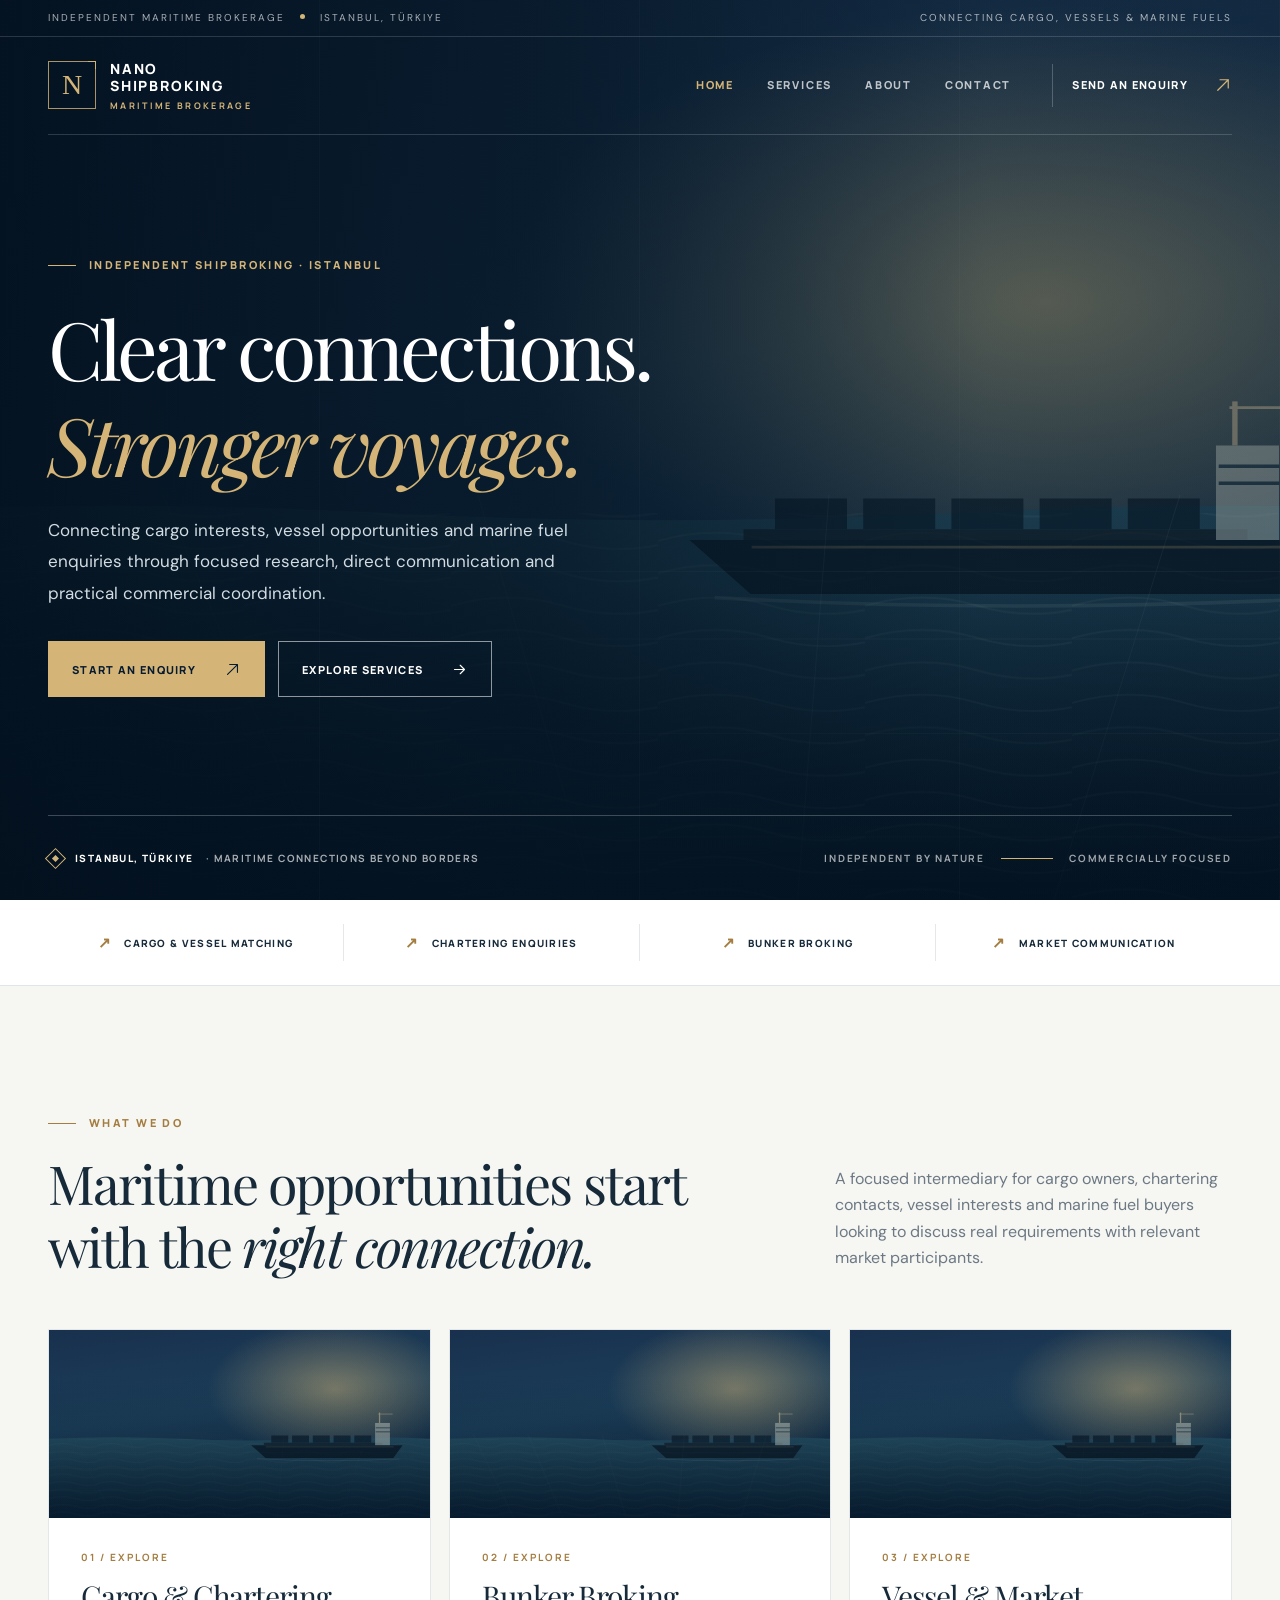
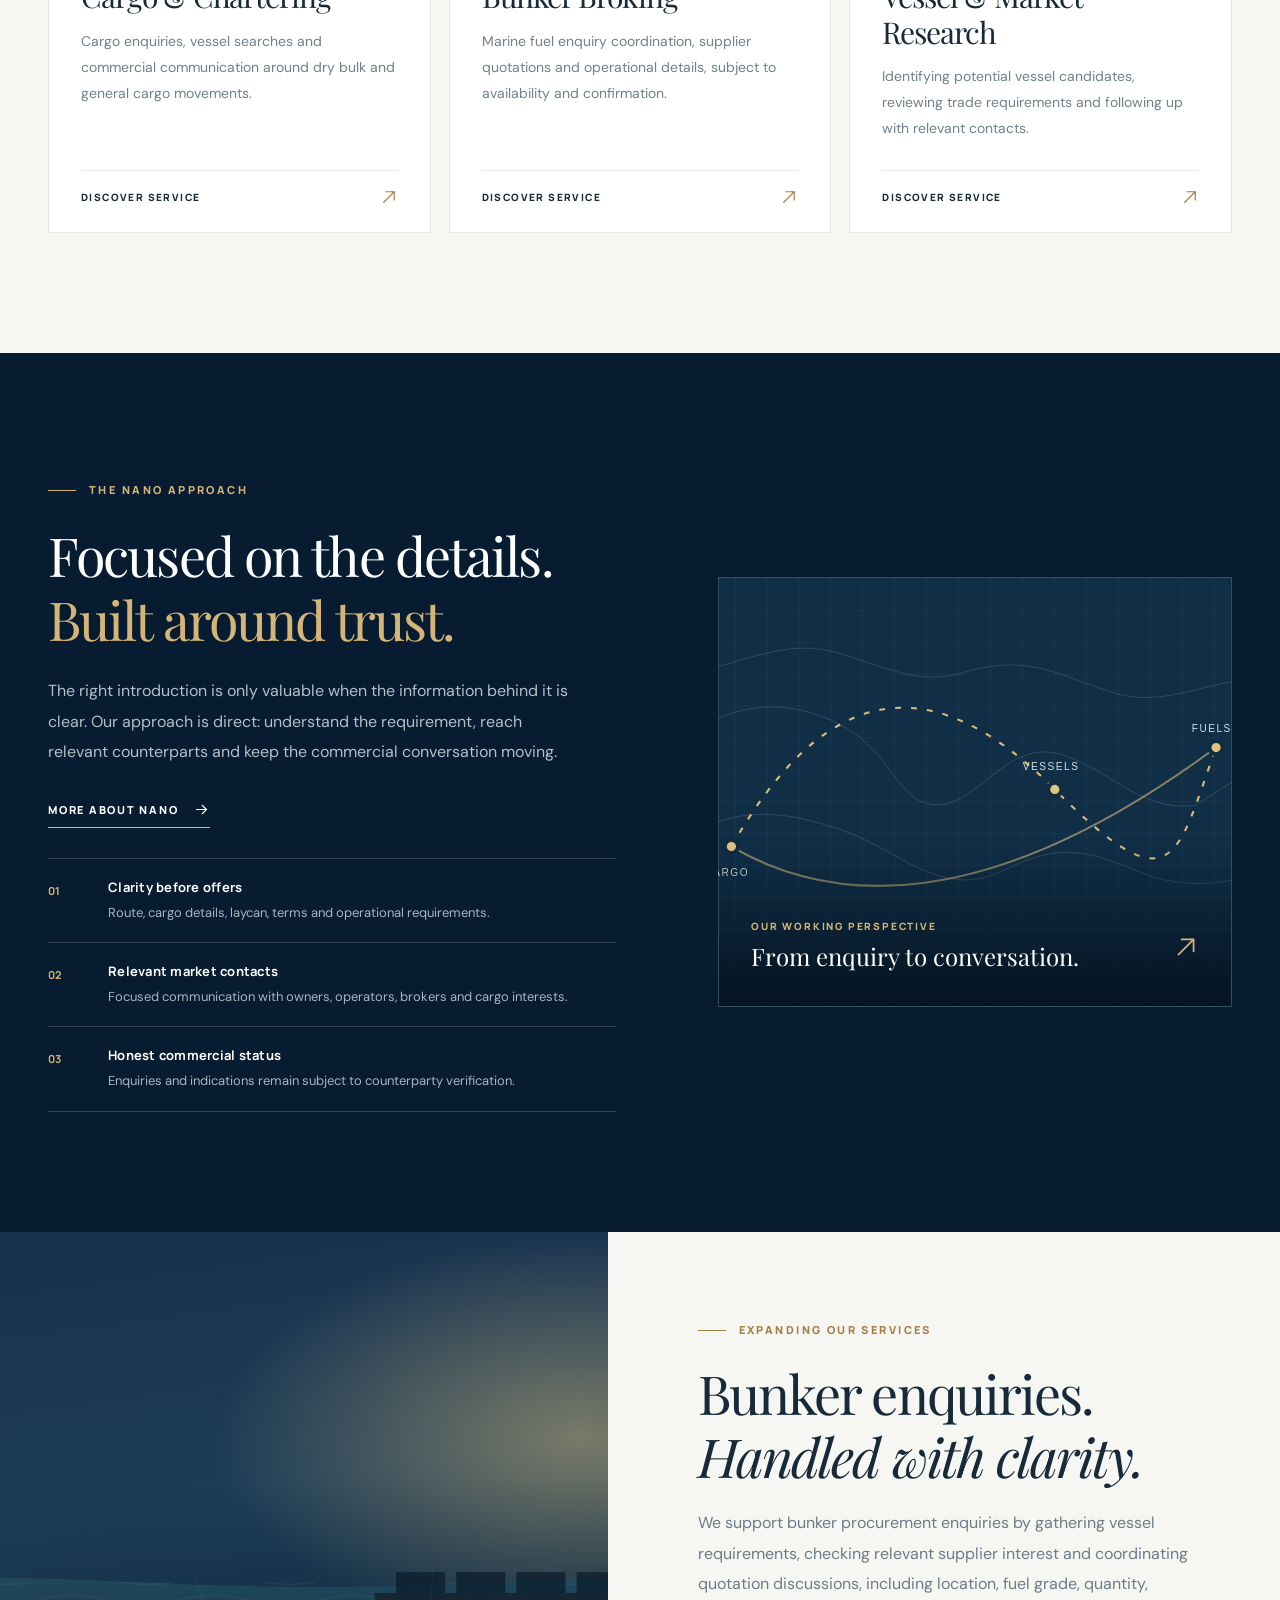
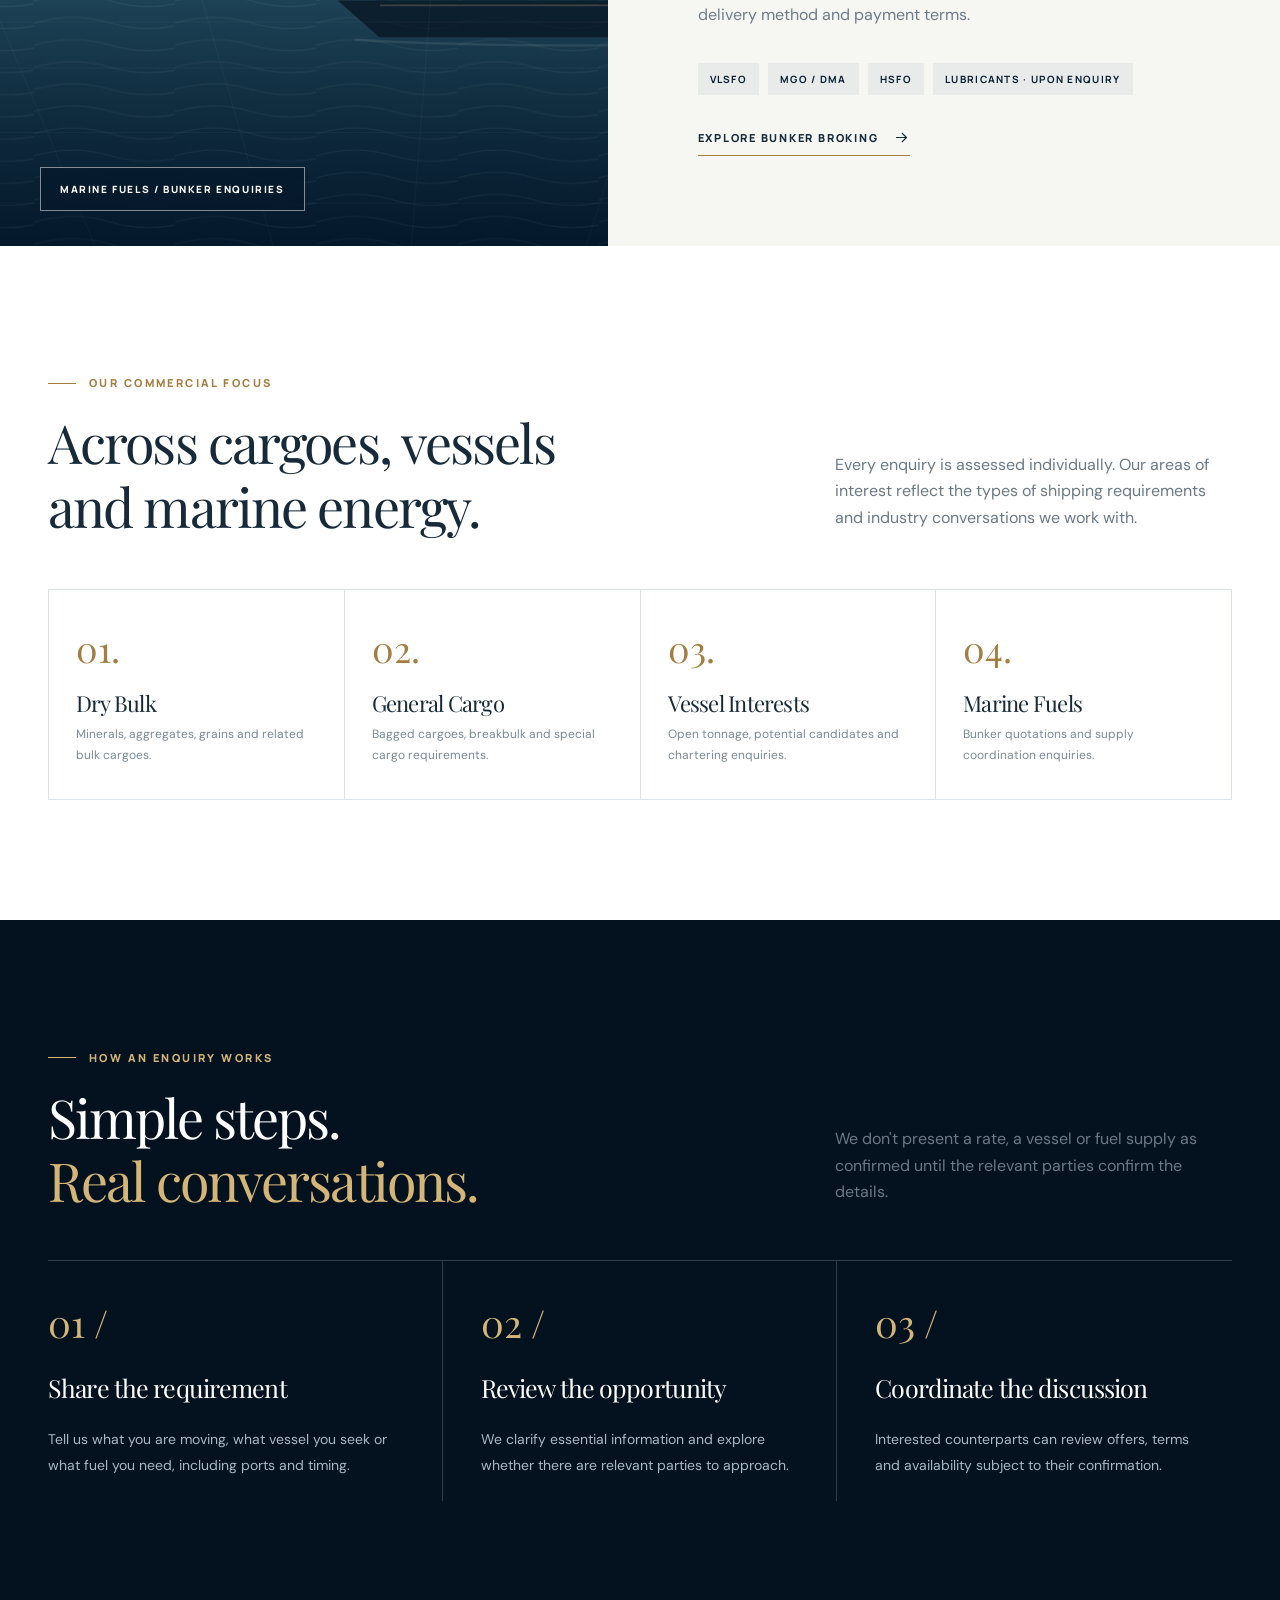
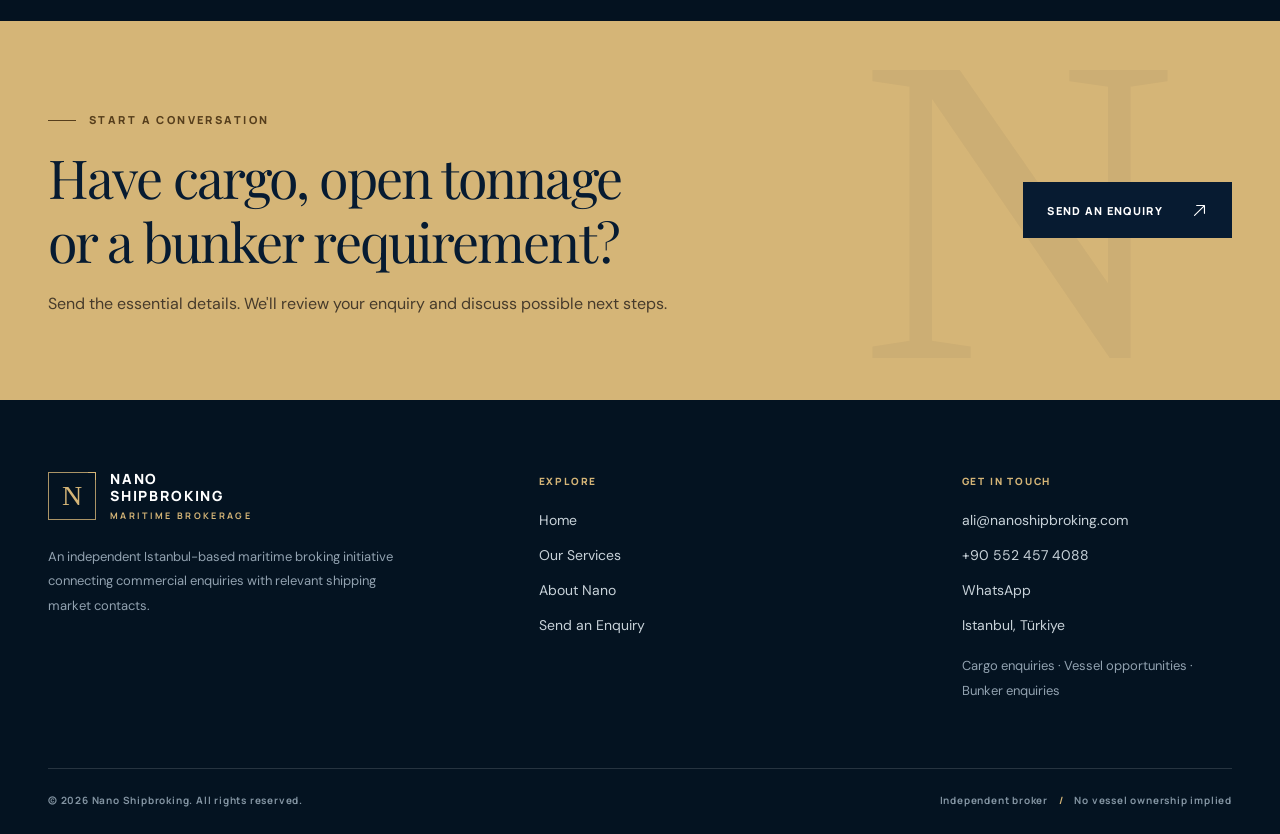
==== commit 53dab535: "Correct business contact email and add phone / WhatsApp" ====
--- a/index.html
+++ b/index.html
@@ -7,4 +7,4 @@
 <section class="feature anchor-target" id="marine-fuels"><div class="feature-image"><img class="" src="https://images.unsplash.com/photo-1549203123-9c4fb68af040?auto=format&fit=crop&w=1250&q=83" alt="Tanker transiting the Bosphorus, Istanbul" loading="lazy" decoding="async" onerror="this.style.display='none'"><span class="photo-tag">Marine fuels / Bunker enquiries</span></div><div class="feature-copy"><span class="eyebrow dark">Expanding our services</span><h2>Bunker enquiries.<br><em>Handled with clarity.</em></h2><p>We support bunker procurement enquiries by gathering vessel requirements, checking relevant supplier interest and coordinating quotation discussions, including location, fuel grade, quantity, delivery method and payment terms.</p><div class="fuel-tags"><span>VLSFO</span><span>MGO / DMA</span><span>HSFO</span><span>Lubricants · Upon enquiry</span></div><a href="services.html#bunker-broking" class="text-link">Explore bunker broking <svg aria-hidden="true" viewBox="0 0 24 24" fill="none" stroke="currentColor" stroke-width="1.6" stroke-linecap="round" stroke-linejoin="round"><path d="M5 12h14M13 6l6 6-6 6"/></svg></a></div></section>
 <section class="section"><div class="container"><div class="intro-row"><div><span class="eyebrow dark">Our commercial focus</span><h2>Across cargoes, vessels<br>and marine energy.</h2></div><p>Every enquiry is assessed individually. Our areas of interest reflect the types of shipping requirements and industry conversations we work with.</p></div><div class="sector-grid"><article class="sector"><span class="symbol">01.</span><div><h3>Dry Bulk</h3><p>Minerals, aggregates, grains and related bulk cargoes.</p></div></article><article class="sector"><span class="symbol">02.</span><div><h3>General Cargo</h3><p>Bagged cargoes, breakbulk and special cargo requirements.</p></div></article><article class="sector"><span class="symbol">03.</span><div><h3>Vessel Interests</h3><p>Open tonnage, potential candidates and chartering enquiries.</p></div></article><article class="sector"><span class="symbol">04.</span><div><h3>Marine Fuels</h3><p>Bunker quotations and supply coordination enquiries.</p></div></article></div></div></section>
 <section class="section section-night"><div class="container"><span class="eyebrow">How an enquiry works</span><div class="intro-row" style="margin-bottom:0"><h2>Simple steps.<br><span class="gold">Real conversations.</span></h2><p>We don't present a rate, a vessel or fuel supply as confirmed until the relevant parties confirm the details.</p></div><div class="steps-grid"><article class="step"><div class="step-number">01 /</div><h3>Share the requirement</h3><p>Tell us what you are moving, what vessel you seek or what fuel you need, including ports and timing.</p></article><article class="step"><div class="step-number">02 /</div><h3>Review the opportunity</h3><p>We clarify essential information and explore whether there are relevant parties to approach.</p></article><article class="step"><div class="step-number">03 /</div><h3>Coordinate the discussion</h3><p>Interested counterparts can review offers, terms and availability subject to their confirmation.</p></article></div></div></section>
-<section class="cta-section"><div class="container cta-inner"><div><span class="eyebrow">Start a conversation</span><h2>Have cargo, open tonnage<br>or a bunker requirement?</h2><p>Send the essential details. We'll review your enquiry and discuss possible next steps.</p></div><a href="contact.html" class="button button-dark">Send an enquiry <svg aria-hidden="true" viewBox="0 0 24 24" fill="none" stroke="currentColor" stroke-width="1.6" stroke-linecap="round" stroke-linejoin="round"><path d="M5 19 19 5M8 5h11v11"/></svg></a></div></section></main><footer class="site-footer"><div class="container"><div class="footer-top"><div class="footer-branding"><a class="brand" href="index.html" aria-label="Nano Shipbroking home"><span class="brand-icon"><span>N</span></span><span class="brand-text">NANO<br>SHIPBROKING<small>MARITIME BROKERAGE</small></span></a><p class="footer-description">An independent Istanbul-based maritime broking initiative connecting commercial enquiries with relevant shipping market contacts.</p></div><div class="footer-col"><h4>Explore</h4><a href="index.html">Home</a><a href="services.html">Our Services</a><a href="about.html">About Nano</a><a href="contact.html">Send an Enquiry</a></div><div class="footer-col"><h4>Get in touch</h4><a href="mailto:alinano@nanoshipbroking.com">alinano@nanoshipbroking.com</a><address>Istanbul, Türkiye</address><p class="footer-description" style="margin-top:17px">Cargo enquiries · Vessel opportunities · Bunker enquiries</p></div></div><div class="footer-bottom"><span>© <span data-year>2026</span> Nano Shipbroking. All rights reserved.</span><span>Independent broker <span style="color:var(--gold);padding:0 8px">/</span> No vessel ownership implied</span></div></div></footer><script src="script.js" defer></script></body></html>+<section class="cta-section"><div class="container cta-inner"><div><span class="eyebrow">Start a conversation</span><h2>Have cargo, open tonnage<br>or a bunker requirement?</h2><p>Send the essential details. We'll review your enquiry and discuss possible next steps.</p></div><a href="contact.html" class="button button-dark">Send an enquiry <svg aria-hidden="true" viewBox="0 0 24 24" fill="none" stroke="currentColor" stroke-width="1.6" stroke-linecap="round" stroke-linejoin="round"><path d="M5 19 19 5M8 5h11v11"/></svg></a></div></section></main><footer class="site-footer"><div class="container"><div class="footer-top"><div class="footer-branding"><a class="brand" href="index.html" aria-label="Nano Shipbroking home"><span class="brand-icon"><span>N</span></span><span class="brand-text">NANO<br>SHIPBROKING<small>MARITIME BROKERAGE</small></span></a><p class="footer-description">An independent Istanbul-based maritime broking initiative connecting commercial enquiries with relevant shipping market contacts.</p></div><div class="footer-col"><h4>Explore</h4><a href="index.html">Home</a><a href="services.html">Our Services</a><a href="about.html">About Nano</a><a href="contact.html">Send an Enquiry</a></div><div class="footer-col"><h4>Get in touch</h4><a href="mailto:ali@nanoshipbroking.com">ali@nanoshipbroking.com</a><a href="tel:+905524574088">+90 552 457 4088</a><a href="https://wa.me/905524574088" target="_blank" rel="noopener noreferrer">WhatsApp</a><address>Istanbul, Türkiye</address><p class="footer-description" style="margin-top:17px">Cargo enquiries · Vessel opportunities · Bunker enquiries</p></div></div><div class="footer-bottom"><span>© <span data-year>2026</span> Nano Shipbroking. All rights reserved.</span><span>Independent broker <span style="color:var(--gold);padding:0 8px">/</span> No vessel ownership implied</span></div></div></footer><script src="script.js" defer></script></body></html>
--- a/style.css
+++ b/style.css
@@ -1,78 +1,30 @@
-
-:root {
-  --navy: #06172f;
-  --navy-2: #0b2344;
-  --blue: #173b65;
-  --gold: #c7a66a;
-  --white: #ffffff;
-  --mist: #f3f5f7;
-  --ink: #182536;
-  --muted: #647286;
-  --line: rgba(255,255,255,.18);
-}
-* { box-sizing: border-box; }
-html { scroll-behavior: smooth; }
-body { margin: 0; color: var(--ink); background: var(--white); font-family: "Inter", "Segoe UI", Arial, sans-serif; line-height: 1.65; }
-a { color: inherit; text-decoration: none; }
-.site-header { position: absolute; z-index: 10; inset: 0 0 auto; padding: 24px clamp(20px, 5vw, 76px); display:flex; justify-content:space-between; align-items:center; gap:24px; color:#fff; border-bottom:1px solid rgba(255,255,255,.18); }
-.brand { display:flex; align-items:center; gap:13px; letter-spacing:.14em; font-size:13px; font-weight:700; }
-.brand-mark { width:38px; height:38px; border:1px solid var(--gold); display:grid; place-items:center; color:var(--gold); font-family:Georgia,serif; font-size:21px; }
-.nav { display:flex; gap:clamp(16px,3vw,40px); align-items:center; font-size:11px; letter-spacing:.16em; text-transform:uppercase; }
-.nav a { opacity:.78; transition:opacity .2s, color .2s; }
-.nav a:hover, .nav a.active { opacity:1; color:var(--gold); }
-.hero { min-height:680px; height:min(90vh, 850px); position:relative; display:flex; align-items:center; color:#fff; background:linear-gradient(90deg,rgba(3,15,31,.88) 0%,rgba(3,15,31,.60) 52%,rgba(3,15,31,.15) 100%), url("https://images.unsplash.com/photo-1578575437130-527020e9b3a8?auto=format&fit=crop&w=2200&q=85") center/cover; }
-.hero:before { content:""; position:absolute; inset:0; background:linear-gradient(0deg,rgba(4,16,33,.52),transparent 40%); pointer-events:none; }
-.hero-content { position:relative; z-index:1; max-width:900px; padding:140px clamp(24px,9vw,140px) 90px; }
-.eyebrow { color:var(--gold); font-size:11px; font-weight:700; letter-spacing:.22em; text-transform:uppercase; margin:0 0 22px; }
-h1,h2,h3 { font-family:Georgia,"Times New Roman",serif; font-weight:400; line-height:1.12; margin:0; }
-h1 { font-size:clamp(42px,6.5vw,86px); letter-spacing:-.035em; max-width:850px; }
-h2 { font-size:clamp(32px,4vw,54px); color:var(--navy); }
-h3 { font-size:25px; color:var(--navy); }
-.hero p { max-width:590px; margin:24px 0 32px; color:rgba(255,255,255,.82); font-size:16px; }
-.actions { display:flex; flex-wrap:wrap; gap:13px; }
-.btn { display:inline-flex; align-items:center; justify-content:center; min-height:48px; padding:0 23px; border:1px solid var(--gold); background:var(--gold); color:var(--navy); font-size:10px; font-weight:800; letter-spacing:.16em; text-transform:uppercase; transition:all .2s; }
-.btn:hover { background:transparent; color:#fff; }
-.btn.outline { color:#fff; background:transparent; border-color:rgba(255,255,255,.55); }
-.btn.outline:hover { border-color:var(--gold); color:var(--gold); }
-.section { padding:clamp(64px,8vw,112px) clamp(22px,8vw,120px); }
-.section.dark { background:var(--navy); color:#fff; }
-.section.dark h2, .section.dark h3 { color:#fff; }
-.section-head { max-width:720px; margin-bottom:44px; }
-.section-head p { color:var(--muted); margin:18px 0 0; max-width:650px; }
-.section.dark .section-head p { color:rgba(255,255,255,.68); }
-.kicker { font-size:10px; letter-spacing:.2em; text-transform:uppercase; color:var(--gold); font-weight:700; margin-bottom:16px; }
-.grid3 { display:grid; grid-template-columns:repeat(3,minmax(0,1fr)); gap:22px; }
-.service-card { padding:30px; border:1px solid #e3e8ed; background:#fff; min-height:245px; }
-.service-card .num { color:var(--gold); font:italic 24px Georgia,serif; margin-bottom:24px; }
-.service-card p { color:var(--muted); font-size:14px; margin-bottom:0; }
-.split { display:grid; grid-template-columns:1fr 1fr; gap:clamp(35px,7vw,100px); align-items:center; }
-.photo-panel { min-height:430px; background:linear-gradient(0deg,rgba(6,23,47,.15),rgba(6,23,47,.15)),url("https://images.unsplash.com/photo-1578575437130-527020e9b3a8?auto=format&fit=crop&w=2200&q=85") center/cover; }
-.copy p { color:var(--muted); margin:20px 0 0; }
-.statline { display:flex; gap:30px; margin-top:30px; border-top:1px solid #dfe5ea; padding-top:20px; }
-.statline strong { display:block; color:var(--navy); font:24px Georgia,serif; }
-.statline span { display:block; color:var(--muted); font-size:11px; letter-spacing:.08em; text-transform:uppercase; }
-.cta { display:flex; justify-content:space-between; align-items:center; gap:32px; background:var(--navy-2); color:#fff; padding:clamp(30px,5vw,64px); }
-.cta h2 { color:#fff; font-size:clamp(30px,3.5vw,44px); }
-.cta p { color:rgba(255,255,255,.7); max-width:600px; margin:14px 0 0; }
-.page-hero { min-height:480px; padding:160px clamp(24px,9vw,140px) 80px; display:flex; align-items:end; color:#fff; background:linear-gradient(90deg,rgba(3,15,31,.88),rgba(3,15,31,.3)),url("https://images.unsplash.com/photo-1578575437130-527020e9b3a8?auto=format&fit=crop&w=2200&q=85") center/cover; }
-.page-hero h1 { font-size:clamp(42px,5.5vw,72px); }
-.page-hero p { max-width:650px; color:rgba(255,255,255,.78); font-size:16px; margin:20px 0 0; }
-.service-list { display:grid; grid-template-columns:repeat(2,minmax(0,1fr)); gap:1px; background:rgba(255,255,255,.14); border:1px solid rgba(255,255,255,.14); }
-.service-item { background:var(--navy); padding:34px; }
-.service-item p { color:rgba(255,255,255,.66); font-size:14px; }
-.service-item .num { color:var(--gold); font:italic 22px Georgia,serif; }
-.note { border-left:2px solid var(--gold); padding:18px 22px; color:var(--muted); background:var(--mist); font-size:14px; }
-footer { background:#030e1e; color:#fff; padding:34px clamp(22px,8vw,120px); display:flex; justify-content:space-between; align-items:center; gap:24px; flex-wrap:wrap; }
-footer .footnote { color:rgba(255,255,255,.52); font-size:11px; }
-footer .footbrand { font-size:11px; letter-spacing:.16em; font-weight:700; }
-@media(max-width:760px) {
- .site-header { padding:18px 20px; align-items:flex-start; flex-direction:column; gap:14px; }
- .nav { flex-wrap:wrap; gap:18px; font-size:10px; }
- .hero { min-height:700px; height:auto; }
- .hero-content { padding:190px 24px 70px; }
- .grid3,.split,.service-list { grid-template-columns:1fr; }
- .photo-panel { min-height:300px; }
- .cta { align-items:flex-start; flex-direction:column; }
- .page-hero { min-height:430px; padding:190px 24px 60px; }
- .statline { gap:20px; flex-wrap:wrap; }
-}
+@import url('https://fonts.googleapis.com/css2?family=DM+Sans:wght@400;500;600;700&family=Manrope:wght@400;500;600;700;800&family=Playfair+Display:ital,wght@0,400;0,500;0,600;1,400;1,500&display=swap');
+:root{--navy:#071b31;--navy2:#102b43;--night:#041220;--gold:#d5b577;--gold2:#a47d41;--cream:#f6f6f2;--paper:#fff;--text:#172a3a;--muted:#6c7984;--line:#dce3e7;--lightline:rgba(255,255,255,.18);--serif:'Playfair Display',Georgia,serif;--sans:'Manrope','Segoe UI',Arial,sans-serif;--body:'DM Sans',Arial,sans-serif}
+*,*::before,*::after{box-sizing:border-box}html{scroll-behavior:smooth}body{margin:0;background:var(--paper);color:var(--text);font-family:var(--body);font-size:16px;line-height:1.65;-webkit-font-smoothing:antialiased}body.menu-open{overflow:hidden}a{color:inherit;text-decoration:none}button,input,textarea,select{font:inherit}button{cursor:pointer}img{max-width:100%;display:block}::selection{background:var(--gold);color:var(--navy)}:focus-visible{outline:2px solid var(--gold);outline-offset:4px}.container{width:min(1220px,calc(100% - 96px));margin:0 auto}.eyebrow{display:inline-flex;align-items:center;gap:13px;color:var(--gold);font-family:var(--sans);font-size:11px;font-weight:800;letter-spacing:.22em;text-transform:uppercase}.eyebrow::before{content:'';width:28px;height:1px;background:currentColor}.eyebrow.dark{color:var(--gold2)}h1,h2,h3,p{margin-top:0}h1,h2,h3{font-family:var(--serif);font-weight:400;line-height:1.18;letter-spacing:-.035em}h1{font-size:clamp(54px,6.3vw,100px);letter-spacing:-.048em}h2{font-size:clamp(38px,4.2vw,64px)}h3{font-size:clamp(26px,2.2vw,35px)}.muted{color:var(--muted)}.gold{color:var(--gold)}.mt-0{margin-top:0}.visually-hidden{position:absolute;width:1px;height:1px;padding:0;margin:-1px;overflow:hidden;clip:rect(0,0,0,0);white-space:nowrap;border:0}
+/* Header */
+.site-header{position:absolute;top:0;left:0;right:0;z-index:100;color:#fff}.site-header.inner{position:relative;background:var(--night)}.topline{border-bottom:1px solid rgba(255,255,255,.15);font-size:10px;text-transform:uppercase;letter-spacing:.2em;color:rgba(255,255,255,.65)}.topline .container{display:flex;align-items:center;justify-content:space-between;height:36px}.topline i{display:inline-block;background:var(--gold);height:5px;width:5px;border-radius:50%;margin:0 10px 2px}.nav-wrap{display:flex;align-items:center;min-height:98px;gap:30px;border-bottom:1px solid rgba(255,255,255,.16)}.brand{display:inline-flex;align-items:center;gap:14px;flex-shrink:0}.brand-icon{width:48px;height:48px;border:1px solid rgba(213,181,119,.8);display:grid;place-items:center;position:relative}.brand-icon::before,.brand-icon::after{content:'';position:absolute;background:var(--gold)}.brand-icon::before{width:8px;height:1px;top:-1px;right:-1px}.brand-icon::after{width:1px;height:8px;top:-1px;right:-1px}.brand-icon span{font:500 28px Georgia,serif;color:var(--gold);line-height:1}.brand-text{font-family:var(--sans);font-weight:800;font-size:14px;letter-spacing:.13em;line-height:1.27}.brand-text small{display:block;font-size:9px;letter-spacing:.26em;color:var(--gold);margin-top:5px;font-weight:700}.primary-nav{display:flex;align-items:center;gap:33px;margin-left:auto}.primary-nav a:not(.nav-cta){font-family:var(--sans);font-size:11px;letter-spacing:.16em;text-transform:uppercase;font-weight:800;color:rgba(255,255,255,.72);transition:color .2s}.primary-nav a:not(.nav-cta):hover,.primary-nav a.active:not(.nav-cta){color:var(--gold)}.nav-cta{display:flex;align-items:center;gap:26px;margin-left:8px;padding:12px 0 12px 19px;border-left:1px solid rgba(255,255,255,.22);font-family:var(--sans);font-weight:800;letter-spacing:.12em;text-transform:uppercase;font-size:11px}.nav-cta svg{height:18px;width:18px;color:var(--gold);transition:transform .2s}.nav-cta:hover svg{transform:translate(3px,-3px)}.nav-toggle{display:none;margin-left:auto;background:transparent;border:1px solid rgba(255,255,255,.4);height:44px;width:48px;color:#fff;align-items:center;justify-content:center;flex-direction:column;gap:6px}.nav-toggle span{width:19px;height:1.5px;background:currentColor;transition:transform .25s,opacity .25s}.nav-toggle[aria-expanded=true] span:first-child{transform:translateY(3.8px) rotate(45deg)}.nav-toggle[aria-expanded=true] span:last-child{transform:translateY(-3.8px) rotate(-45deg)}
+/* Buttons */
+.button{display:inline-flex;align-items:center;justify-content:space-between;gap:28px;min-height:56px;padding:0 23px;font:800 11px var(--sans);letter-spacing:.12em;text-transform:uppercase;border:1px solid var(--gold);background:var(--gold);color:var(--navy);transition:background .2s,color .2s,border-color .2s,transform .2s}.button svg,.text-link svg{height:17px;width:17px;flex-shrink:0}.button:hover{background:#f0d29b;border-color:#f0d29b;transform:translateY(-2px)}.button-outline{background:transparent;color:#fff;border-color:rgba(255,255,255,.55)}.button-outline:hover{background:#fff;color:var(--navy);border-color:#fff}.button-dark{background:var(--navy);border-color:var(--navy);color:#fff}.button-dark:hover{background:var(--navy2);border-color:var(--navy2)}.text-link{display:inline-flex;align-items:center;gap:15px;text-transform:uppercase;letter-spacing:.16em;font:800 11px var(--sans);padding-bottom:9px;border-bottom:1px solid var(--gold2);transition:gap .2s}.text-link:hover{gap:23px}.text-link.light{color:#fff;border-color:var(--gold)}
+/* Hero */
+.hero{position:relative;min-height:790px;height:min(940px,100svh);max-height:1000px;background:#0a243b url('assets/ocean-scene.svg') center/cover no-repeat;color:#fff;overflow:hidden;display:flex;align-items:center}.hero-photo,.page-hero-photo{position:absolute;inset:0;width:100%;height:100%;object-fit:cover;object-position:50% 55%;opacity:.86}.hero::before{position:absolute;content:'';inset:0;z-index:1;background:linear-gradient(90deg,rgba(3,17,31,.94) 0%,rgba(4,20,35,.78) 42%,rgba(5,20,32,.30) 77%,rgba(4,17,30,.32) 100%),linear-gradient(0deg,rgba(3,17,31,.8),transparent 35%)}.hero-grid{position:absolute;inset:0;z-index:2;pointer-events:none;background:repeating-linear-gradient(90deg,transparent 0,transparent calc(25% - 1px),rgba(255,255,255,.035) 25%)}.hero-content{position:relative;z-index:3;padding-top:160px;padding-bottom:115px}.hero .eyebrow{margin-bottom:26px}.hero h1{max-width:1000px;margin-bottom:24px}.hero h1 em{display:block;color:var(--gold);font-weight:400}.hero p{font-size:17px;line-height:1.85;max-width:555px;color:#d2dce2;margin:0 0 32px}.hero-actions{display:flex;gap:13px;flex-wrap:wrap}.hero-footer{z-index:4;position:absolute;bottom:0;left:0;right:0;pointer-events:none}.hero-footer .container{border-top:1px solid rgba(255,255,255,.23);height:85px;display:flex;align-items:center;justify-content:space-between;gap:30px}.hero-location{display:flex;gap:12px;align-items:center;letter-spacing:.14em;text-transform:uppercase;color:rgba(255,255,255,.66);font:700 10px var(--sans)}.hero-location strong{font-weight:800;color:#fff}.hero-sidecopy{display:flex;gap:16px;align-items:center;color:rgba(255,255,255,.62);text-transform:uppercase;letter-spacing:.18em;font:700 10px var(--sans)}.hero-sidecopy span{height:1px;width:52px;background:var(--gold)}.mini-compass{width:15px;height:15px;display:inline-block;transform:rotate(45deg);border:1px solid var(--gold);position:relative}.mini-compass::after{content:'';height:5px;width:5px;background:var(--gold);position:absolute;top:4px;left:4px}
+/* Sections */
+.section{padding:120px 0}.section-sm{padding:88px 0}.section-cream{background:var(--cream)}.section-navy{background:var(--navy);color:#fff}.section-night{background:var(--night);color:#fff}.intro-row{display:grid;grid-template-columns:1.3fr .7fr;gap:50px;align-items:end;margin-bottom:52px}.intro-row h2{max-width:810px;margin:18px 0 0}.intro-row>p{max-width:390px;color:var(--muted);margin:0 0 6px}.section-navy .intro-row>p{color:#abb8c4}.anchor-target{scroll-margin-top:90px}.service-grid{display:grid;grid-template-columns:repeat(3,1fr);gap:18px}.service-card{display:flex;flex-direction:column;min-height:476px;background:#fff;border:1px solid #e4e7e8;overflow:hidden;position:relative;transition:transform .3s,box-shadow .3s}.service-card:hover{transform:translateY(-6px);box-shadow:0 25px 55px rgba(5,24,43,.11)}.service-card .visual{height:188px;overflow:hidden;position:relative;background:var(--navy) url('assets/ocean-scene.svg') center/cover}.service-card .visual:after{content:'';position:absolute;inset:0;background:linear-gradient(0deg,rgba(4,18,32,.36),transparent 75%)}.service-card .visual img{height:100%;width:100%;object-fit:cover;transition:transform .6s}.service-card:hover .visual img{transform:scale(1.04)}.service-card .body{padding:32px 32px 26px;display:flex;flex-direction:column;flex:1}.service-card .card-num{font:700 10px var(--sans);color:var(--gold2);letter-spacing:.2em;margin-bottom:15px}.service-card h3{font-size:30px;margin-bottom:14px}.service-card p{color:#71808c;font-size:14px;line-height:1.85;margin:0 0 28px}.service-card .card-bottom{margin-top:auto;border-top:1px solid #e8ecee;padding-top:17px;display:flex;align-items:center;justify-content:space-between;font:800 10px var(--sans);text-transform:uppercase;letter-spacing:.14em}.service-card .card-bottom svg{width:18px;color:var(--gold2)}.service-card > a{position:absolute;inset:0;z-index:1}.service-card a:focus-visible{outline-offset:-5px}.ribbon{padding:24px 0;border-bottom:1px solid #dee6e9;background:#fff}.ribbon-items{display:grid;grid-template-columns:repeat(4,1fr)}.ribbon-items div{display:flex;gap:12px;align-items:center;justify-content:center;padding:8px 12px;border-right:1px solid #e4e8ea;font:800 10px var(--sans);text-transform:uppercase;letter-spacing:.13em}.ribbon-items div:last-child{border-right:none}.ribbon-items span{color:var(--gold2);font-size:15px}
+/* Manifesto */
+.manifesto{display:grid;grid-template-columns:1.05fr .95fr;gap:clamp(45px,8vw,125px);align-items:center}.manifesto h2{margin:24px 0 26px}.manifesto .lead{color:#b3c0c9;font-size:16px;line-height:1.9;max-width:520px;margin-bottom:28px}.route-card{min-height:430px;background:#102e46 url('assets/route-lines.svg') center/cover;border:1px solid rgba(255,255,255,.14);position:relative;display:flex;align-items:flex-end;padding:32px}.route-card:before{content:'';position:absolute;inset:0;background:linear-gradient(0deg,rgba(2,15,27,.85),transparent 38%)}.route-label{position:relative;z-index:1;display:flex;align-items:center;justify-content:space-between;gap:25px;width:100%}.route-label small{display:block;color:var(--gold);font:800 10px var(--sans);letter-spacing:.18em;text-transform:uppercase;margin-bottom:7px}.route-label b{font:400 24px var(--serif)}.route-label svg{height:26px;width:26px;color:var(--gold)}.fine-list{display:flex;flex-direction:column;border-top:1px solid var(--lightline);margin-top:30px}.fine-list .item{display:grid;grid-template-columns:47px 1fr;gap:13px;align-items:start;padding:19px 0;border-bottom:1px solid var(--lightline)}.fine-list .number{font:700 11px var(--sans);color:var(--gold);padding-top:5px}.fine-list strong{display:block;font:700 13px var(--sans);color:#fff;letter-spacing:.02em}.fine-list p{font-size:13px;color:#a5b6c1;margin:6px 0 0}
+/* Feature */
+.feature{display:grid;grid-template-columns:.95fr 1.05fr;min-height:585px}.feature-image{position:relative;background:#12354c url('assets/ocean-scene.svg') center/cover;overflow:hidden}.feature-image img{width:100%;height:100%;object-fit:cover;position:absolute;inset:0}.feature-image:after{content:'';position:absolute;inset:0;background:linear-gradient(0deg,rgba(4,22,37,.38),transparent 60%)}.feature-image .photo-tag{z-index:2;position:absolute;left:40px;bottom:35px;border:1px solid rgba(255,255,255,.5);background:rgba(5,24,43,.62);backdrop-filter:blur(10px);padding:14px 19px;font:800 10px var(--sans);text-transform:uppercase;letter-spacing:.16em;color:#fff}.feature-copy{display:flex;flex-direction:column;align-items:flex-start;justify-content:center;background:var(--cream);padding:clamp(55px,7vw,115px)}.feature-copy h2{margin:21px 0}.feature-copy p{color:#6e7b87;line-height:1.9;max-width:500px}.fuel-tags{display:flex;gap:9px;flex-wrap:wrap;margin:17px 0 34px}.fuel-tags span{font:700 10px var(--sans);letter-spacing:.13em;color:var(--navy);background:#e8ebea;padding:9px 12px;text-transform:uppercase}
+/* Sectors */
+.sector-grid{display:grid;grid-template-columns:repeat(4,1fr);gap:0;border-top:1px solid var(--line);border-left:1px solid var(--line)}.sector{min-height:210px;padding:34px 27px;border-right:1px solid var(--line);border-bottom:1px solid var(--line);display:flex;flex-direction:column;justify-content:space-between;transition:background .2s}.sector:hover{background:#f5f7f6}.sector .symbol{color:var(--gold2);font:400 36px var(--serif)}.sector h3{font-size:22px;margin:0 0 7px}.sector p{font-size:12px;line-height:1.7;color:#7a8993;margin:0}.smallcaps{font:800 10px var(--sans);letter-spacing:.17em;text-transform:uppercase;color:var(--gold2)}
+/* Steps */
+.steps-grid{display:grid;grid-template-columns:repeat(3,1fr);gap:0;border-top:1px solid rgba(255,255,255,.18);margin-top:48px}.step{padding:36px 35px 8px 0;border-right:1px solid rgba(255,255,255,.18)}.step:not(:first-child){padding-left:38px}.step:last-child{border:0}.step .step-number{color:var(--gold);font:400 38px var(--serif);margin-bottom:25px}.step h3{font-size:25px;color:#fff}.step p{color:#a9b9c4;font-size:14px;line-height:1.85}.section-navy h2,.section-night h2{color:#fff}
+/* CTA */
+.cta-section{background:var(--gold);position:relative;overflow:hidden}.cta-section:before{position:absolute;content:'N';font:400 440px Georgia,serif;color:rgba(7,27,49,.045);right:8%;top:50%;transform:translateY(-50%);line-height:1}.cta-inner{position:relative;display:flex;align-items:center;justify-content:space-between;gap:50px;padding:82px 0}.cta-inner .eyebrow{color:#563e1c}.cta-inner h2{font-size:clamp(38px,4.2vw,60px);max-width:780px;margin:16px 0 0;color:var(--navy)}.cta-inner p{max-width:620px;color:#473b2b;margin:19px 0 0}.cta-inner .button{white-space:nowrap}
+/* Footer */
+.site-footer{background:#041321;color:#fff;padding:70px 0 27px}.footer-top{display:grid;grid-template-columns:1.2fr 1fr .8fr;gap:85px;padding-bottom:65px}.footer-description{color:#92a2b0;font-size:13px;max-width:370px;margin:23px 0 0;line-height:1.9}.footer-col h4{font:800 10px var(--sans);letter-spacing:.18em;text-transform:uppercase;color:var(--gold);margin:4px 0 21px}.footer-col a{display:block;color:#c8d2d9;font-size:14px;margin-bottom:12px;transition:color .2s}.footer-col a:hover{color:var(--gold)}.footer-col address{font-style:normal;color:#c8d2d9;font-size:14px}.footer-bottom{display:flex;justify-content:space-between;gap:25px;flex-wrap:wrap;border-top:1px solid rgba(255,255,255,.14);padding-top:24px;color:#8394a2;font:700 10px var(--sans);letter-spacing:.08em}.footer-bottom a{color:#bac8cf}.footer-bottom a:hover{color:#fff}
+/* Inner pages */
+.page-hero{position:relative;min-height:470px;display:flex;align-items:flex-end;overflow:hidden;color:#fff;background:#0d2b46 url('assets/ocean-scene.svg') center/cover}.page-hero-photo{opacity:.58;object-position:center 50%}.page-hero:before{content:'';position:absolute;inset:0;background:linear-gradient(90deg,rgba(4,18,31,.95),rgba(4,18,31,.42)),linear-gradient(0deg,rgba(3,15,27,.65),transparent 65%);z-index:1}.page-hero .container{position:relative;z-index:2;padding-top:112px;padding-bottom:74px}.page-hero h1{font-size:clamp(48px,5.7vw,82px);margin:17px 0 15px;max-width:1000px}.page-hero h1 em{color:var(--gold);font-weight:400}.page-hero p{max-width:640px;color:#ced7dd;margin:0;font-size:16px}.breadcrumbs{font:800 10px var(--sans);letter-spacing:.14em;text-transform:uppercase;color:#a8bac5;margin-bottom:24px}.breadcrumbs span{padding:0 10px;color:var(--gold)}.page-content{padding:110px 0}.service-detail{display:grid;grid-template-columns:.75fr 1.25fr;gap:95px;padding:53px 0;border-bottom:1px solid var(--line);align-items:start}.service-detail:first-child{padding-top:0}.service-detail h2{font-size:43px;margin:12px 0}.service-detail .count{color:var(--gold2);font:800 11px var(--sans);letter-spacing:.14em}.service-detail .detail-right p{color:#677784;line-height:1.95;margin:0 0 20px}.detail-bullets{display:grid;grid-template-columns:repeat(2,1fr);gap:12px 25px;padding:0;margin:23px 0 0;list-style:none}.detail-bullets li{position:relative;padding-left:21px;font-size:13px;color:var(--navy);font-weight:700}.detail-bullets li:before{position:absolute;content:'↗';left:0;color:var(--gold2)}.disclaimer{background:#eaf0f2;border-left:2px solid var(--gold2);padding:25px 30px;color:#536775;font-size:13px;line-height:1.85;margin-top:42px}.about-layout{display:grid;grid-template-columns:.95fr 1.05fr;gap:85px;align-items:center}.about-layout h2{margin:21px 0 25px}.about-layout p{color:var(--muted);line-height:1.95}.about-art{position:relative;min-height:540px;background:#0b2c49 url('assets/ocean-scene.svg') center/cover}.about-art img{position:absolute;inset:0;width:100%;height:100%;object-fit:cover}.about-art:after{position:absolute;content:'';inset:0;background:linear-gradient(0deg,rgba(3,17,31,.7),transparent 50%)}.about-art-label{position:absolute;z-index:2;bottom:28px;left:32px;color:#fff;font:800 10px var(--sans);letter-spacing:.16em;text-transform:uppercase}.values-grid{display:grid;grid-template-columns:repeat(3,1fr);gap:20px}.value-card{padding:33px;border:1px solid #e4e9eb;background:#fff}.value-card .num{font:400 34px var(--serif);color:var(--gold2);margin-bottom:25px}.value-card h3{font-size:25px}.value-card p{font-size:14px;color:var(--muted);margin:14px 0 0}.contact-layout{display:grid;grid-template-columns:.8fr 1.2fr;gap:85px;align-items:start}.contact-layout h2{margin:17px 0 23px}.contact-layout .lead{color:var(--muted);line-height:1.9}.contact-method{margin-top:36px;padding-top:25px;border-top:1px solid var(--line)}.contact-method small{display:block;font:800 11px var(--sans);color:var(--gold2);text-transform:uppercase;letter-spacing:.16em;margin-bottom:12px}.contact-method a{color:var(--navy);font:500 23px var(--serif);overflow-wrap:anywhere}.contact-method a:hover{text-decoration:underline}.contact-method p{color:var(--muted);font-size:13px}.contact-form{background:#f5f7f6;padding:43px;border:1px solid #e4e9eb}.contact-form h3{font-size:31px;margin-bottom:7px}.contact-form .form-intro{font-size:13px;color:var(--muted);margin-bottom:31px}.form-grid{display:grid;grid-template-columns:1fr 1fr;gap:20px}.field{display:flex;flex-direction:column;gap:7px}.field.full{grid-column:1/-1}.field label{font:800 10px var(--sans);letter-spacing:.13em;text-transform:uppercase;color:var(--navy)}.field input,.field select,.field textarea{background:#fff;width:100%;min-height:50px;border:1px solid #dce5e9;padding:12px 13px;color:var(--navy);font-size:14px;border-radius:0;outline:none;transition:border-color .2s}.field textarea{min-height:144px;resize:vertical}.field input:focus,.field select:focus,.field textarea:focus{border-color:var(--gold2)}.field input::placeholder,.field textarea::placeholder{color:#9eabb5}.form-actions{margin-top:25px;display:flex;align-items:center;gap:19px;flex-wrap:wrap}.form-actions small{color:#73818c;font-size:12px;line-height:1.6;flex:1}.form-status{margin-top:14px;color:var(--navy);font-size:13px;min-height:20px}.quick-links{display:flex;gap:12px;flex-wrap:wrap;margin-top:24px}.quick-links a{border:1px solid #d5dfe4;padding:10px 13px;font:800 10px var(--sans);text-transform:uppercase;letter-spacing:.1em;color:var(--navy);transition:background .2s}.quick-links a:hover{background:#eaf0f1}
+/* Responsive */
+@media(max-width:1100px){.container{width:min(1220px,calc(100% - 64px))}.primary-nav{gap:22px}.nav-cta{gap:10px}.manifesto{gap:40px}.feature-copy{padding:65px}.footer-top{gap:45px}.contact-layout{gap:45px}}
+@media(max-width:850px){.topline{display:none}.site-header .nav-wrap{min-height:77px}.nav-toggle{display:flex}.primary-nav{position:absolute;top:77px;left:0;right:0;z-index:20;display:none;flex-direction:column;align-items:stretch;gap:0;margin:0;padding:17px 32px 28px;background:#071b31;border-bottom:1px solid var(--gold)}.primary-nav.open{display:flex}.primary-nav a:not(.nav-cta){font-size:13px;padding:14px 0;border-bottom:1px solid rgba(255,255,255,.12)}.primary-nav .nav-cta{margin:20px 0 0;padding:16px 19px;justify-content:space-between;background:var(--gold);color:var(--navy);border:0}.primary-nav .nav-cta svg{color:var(--navy)}.hero{min-height:750px;height:auto}.hero-content{padding-top:190px;padding-bottom:157px}.service-grid{grid-template-columns:1fr 1fr}.service-card:last-child{grid-column:1/-1;min-height:380px}.intro-row{grid-template-columns:1fr;gap:18px}.intro-row>p{max-width:750px}.manifesto,.about-layout,.contact-layout{grid-template-columns:1fr}.route-card{min-height:390px}.feature{grid-template-columns:1fr}.feature-image{min-height:400px}.feature-copy{padding:80px 7%}.sector-grid{grid-template-columns:1fr 1fr}.service-detail{gap:45px}.footer-top{grid-template-columns:1fr 1fr;gap:40px}.footer-top .footer-branding{grid-column:1/-1}.cta-inner{align-items:flex-start;flex-direction:column;gap:27px}.steps-grid{gap:0}}
+@media(max-width:600px){.container{width:calc(100% - 42px)}.section{padding:76px 0}.section-sm{padding:66px 0}.brand-icon{width:40px;height:40px}.brand-text{font-size:12px}.nav-wrap{gap:12px}.hero{min-height:730px}.hero-content{padding-top:170px;padding-bottom:145px}.hero h1{font-size:clamp(49px,11.5vw,69px);line-height:1.12}.hero p{font-size:15px;line-height:1.8}.hero-grid{background:none}.hero-footer .container{height:70px}.hero-sidecopy{display:none}.hero-location{font-size:9px}.hero-actions .button{min-height:52px;padding:0 17px;gap:14px}.ribbon{padding:9px 0}.ribbon-items{grid-template-columns:1fr 1fr}.ribbon-items div{font-size:9px;justify-content:flex-start;padding:11px 6px;border-bottom:1px solid #e4e8ea}.ribbon-items div:nth-child(2){border-right:0}.ribbon-items div:nth-child(3),.ribbon-items div:nth-child(4){border-bottom:0}.service-grid{grid-template-columns:1fr}.service-card,.service-card:last-child{grid-column:auto;min-height:420px}.service-card .visual{height:176px}.service-card .body{padding:27px}.manifesto h2{font-size:40px}.route-card{min-height:300px}.route-label b{font-size:19px}.feature-image{min-height:315px}.feature-copy{padding:66px 21px}.feature-copy h2{font-size:39px}.sector{min-height:195px;padding:25px 18px}.sector h3{font-size:21px}.steps-grid{grid-template-columns:1fr}.step,.step:not(:first-child){padding:27px 0;border-right:0;border-bottom:1px solid var(--lightline)}.step .step-number{margin-bottom:10px}.step:last-child{border:0}.cta-inner{padding:68px 0}.cta-inner h2{font-size:41px}.footer-top{grid-template-columns:1fr;gap:29px;padding-bottom:40px}.footer-top .footer-branding{grid-column:auto}.footer-bottom{font-size:9px}.page-hero{min-height:380px}.page-hero .container{padding-top:75px;padding-bottom:55px}.page-hero h1{font-size:48px}.page-content{padding:75px 0}.service-detail{grid-template-columns:1fr;gap:10px;padding:42px 0}.service-detail h2{font-size:37px}.detail-bullets{grid-template-columns:1fr}.about-art{min-height:330px}.values-grid{grid-template-columns:1fr}.contact-layout{gap:42px}.contact-form{padding:25px 19px}.form-grid{grid-template-columns:1fr}.form-actions .button{width:100%}.contact-method a{font-size:20px}}
+@media(prefers-reduced-motion:reduce){html{scroll-behavior:auto}*,*::before,*::after{animation-duration:.01ms!important;transition-duration:.01ms!important}}
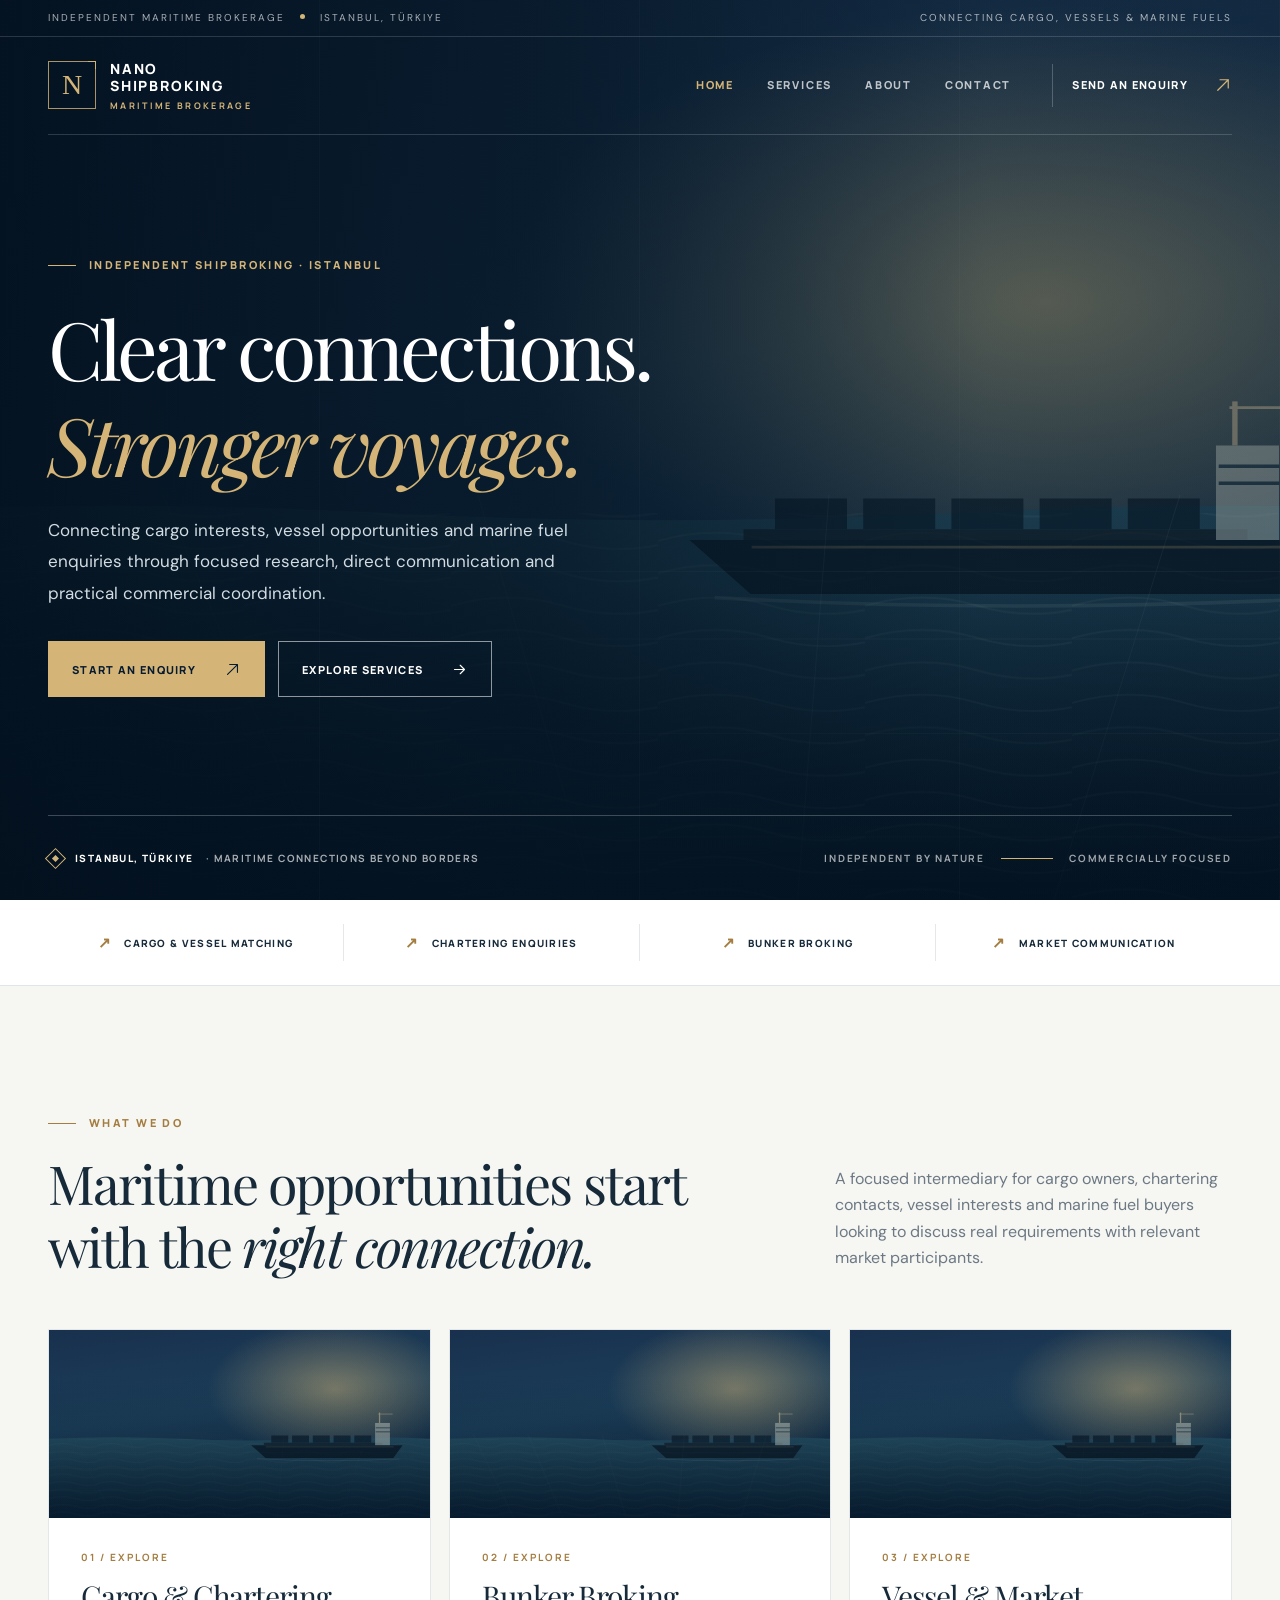
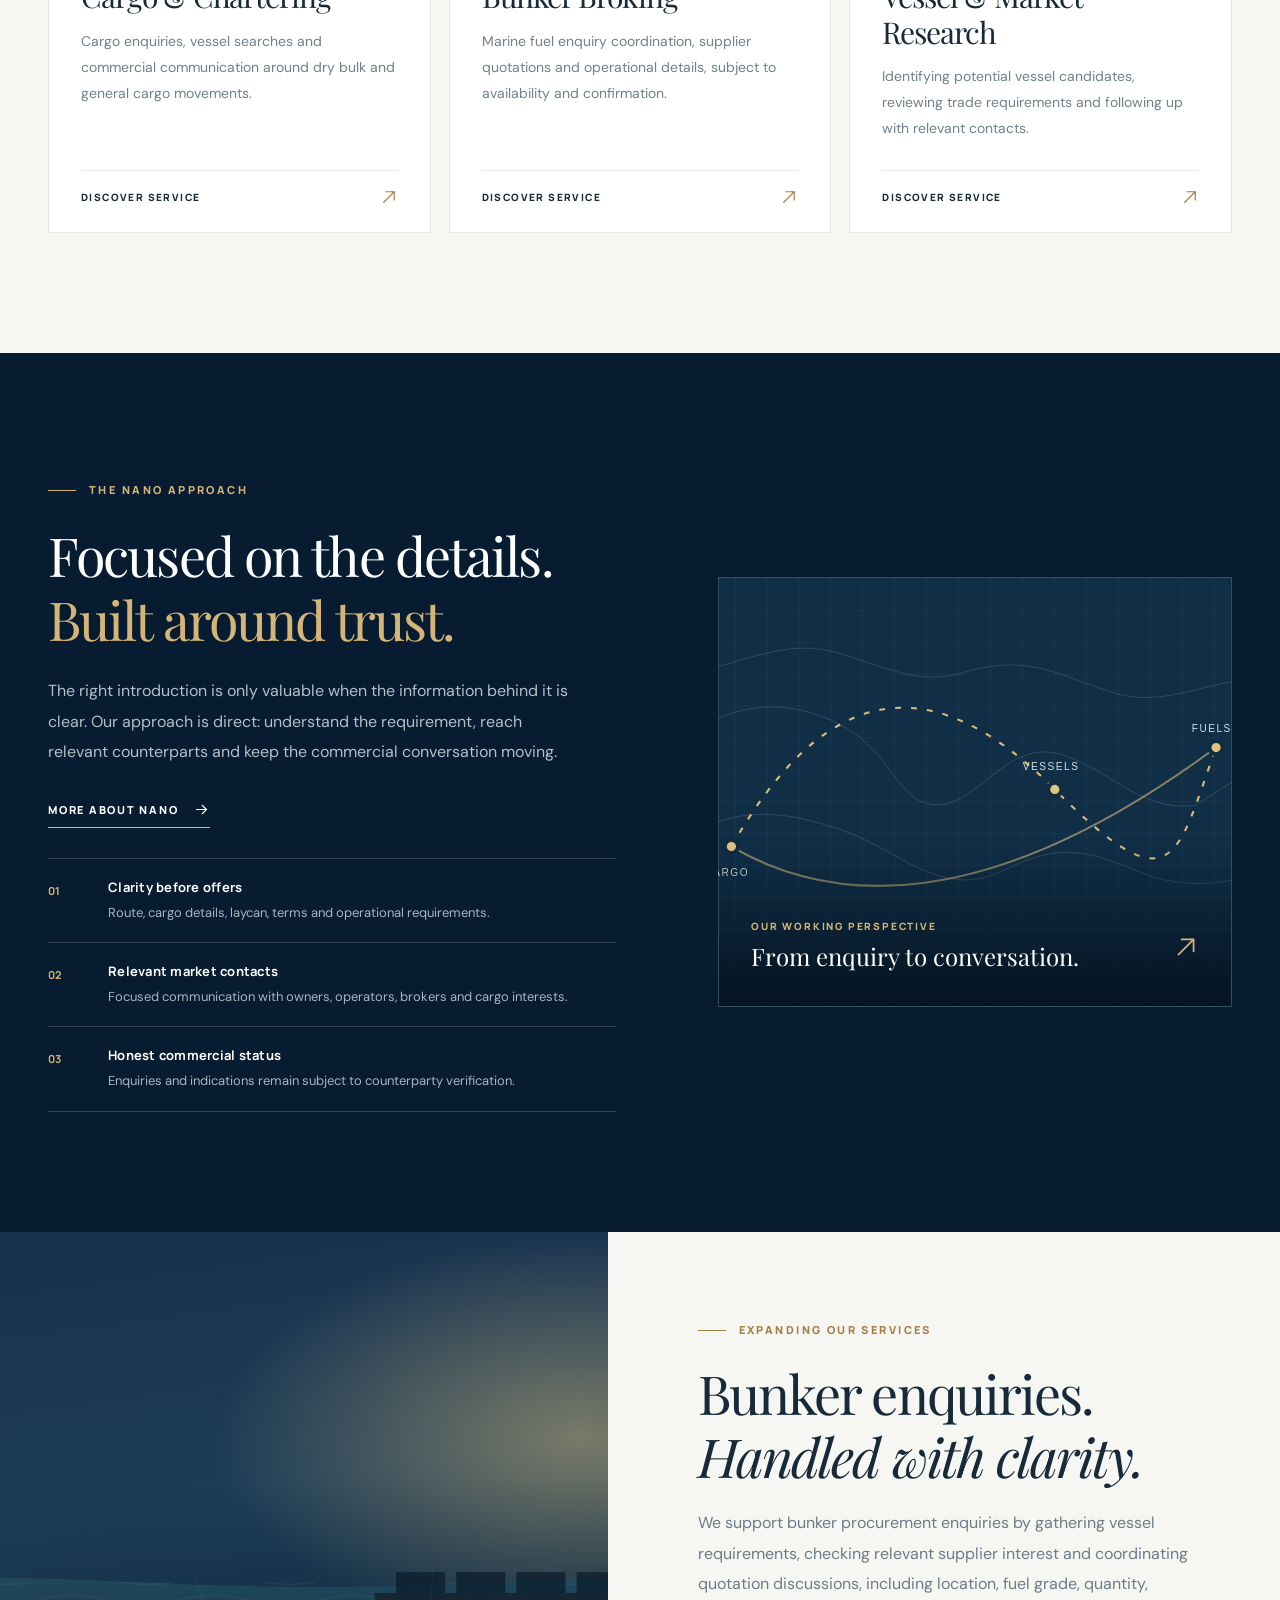
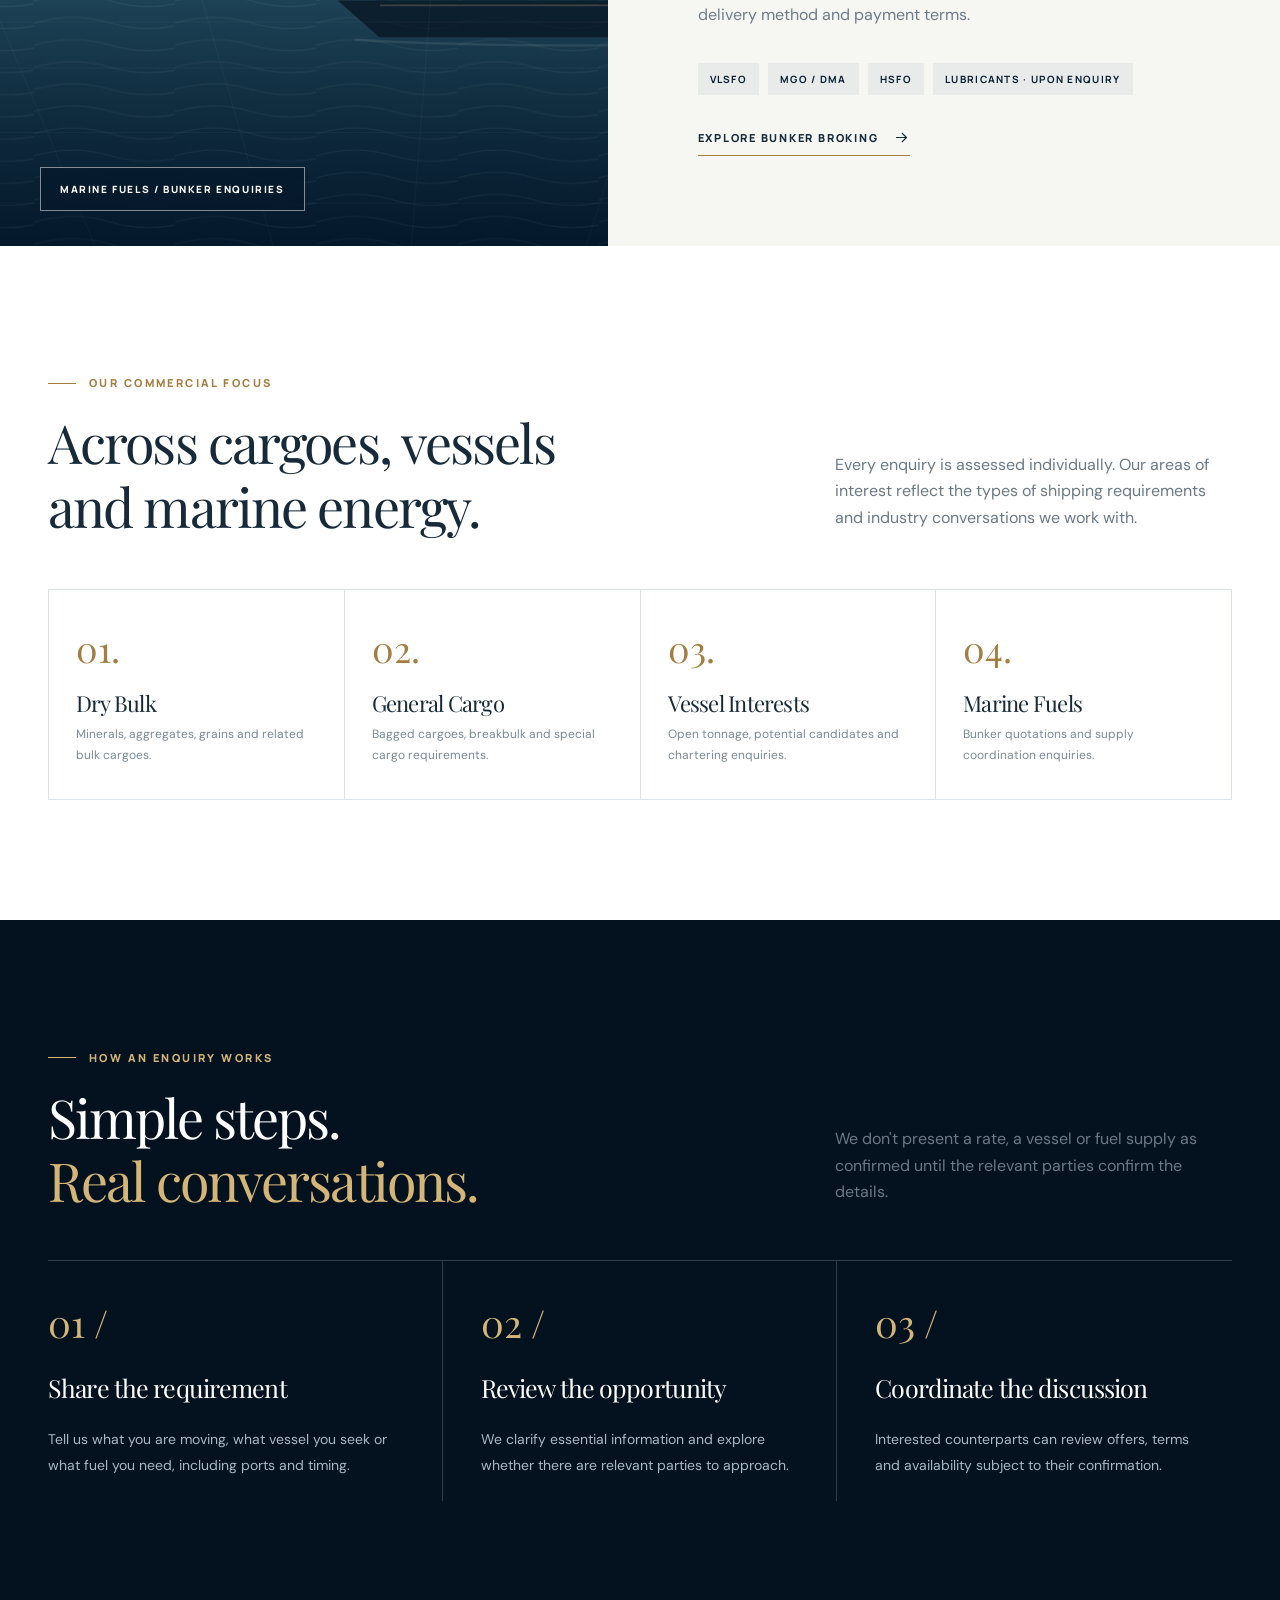
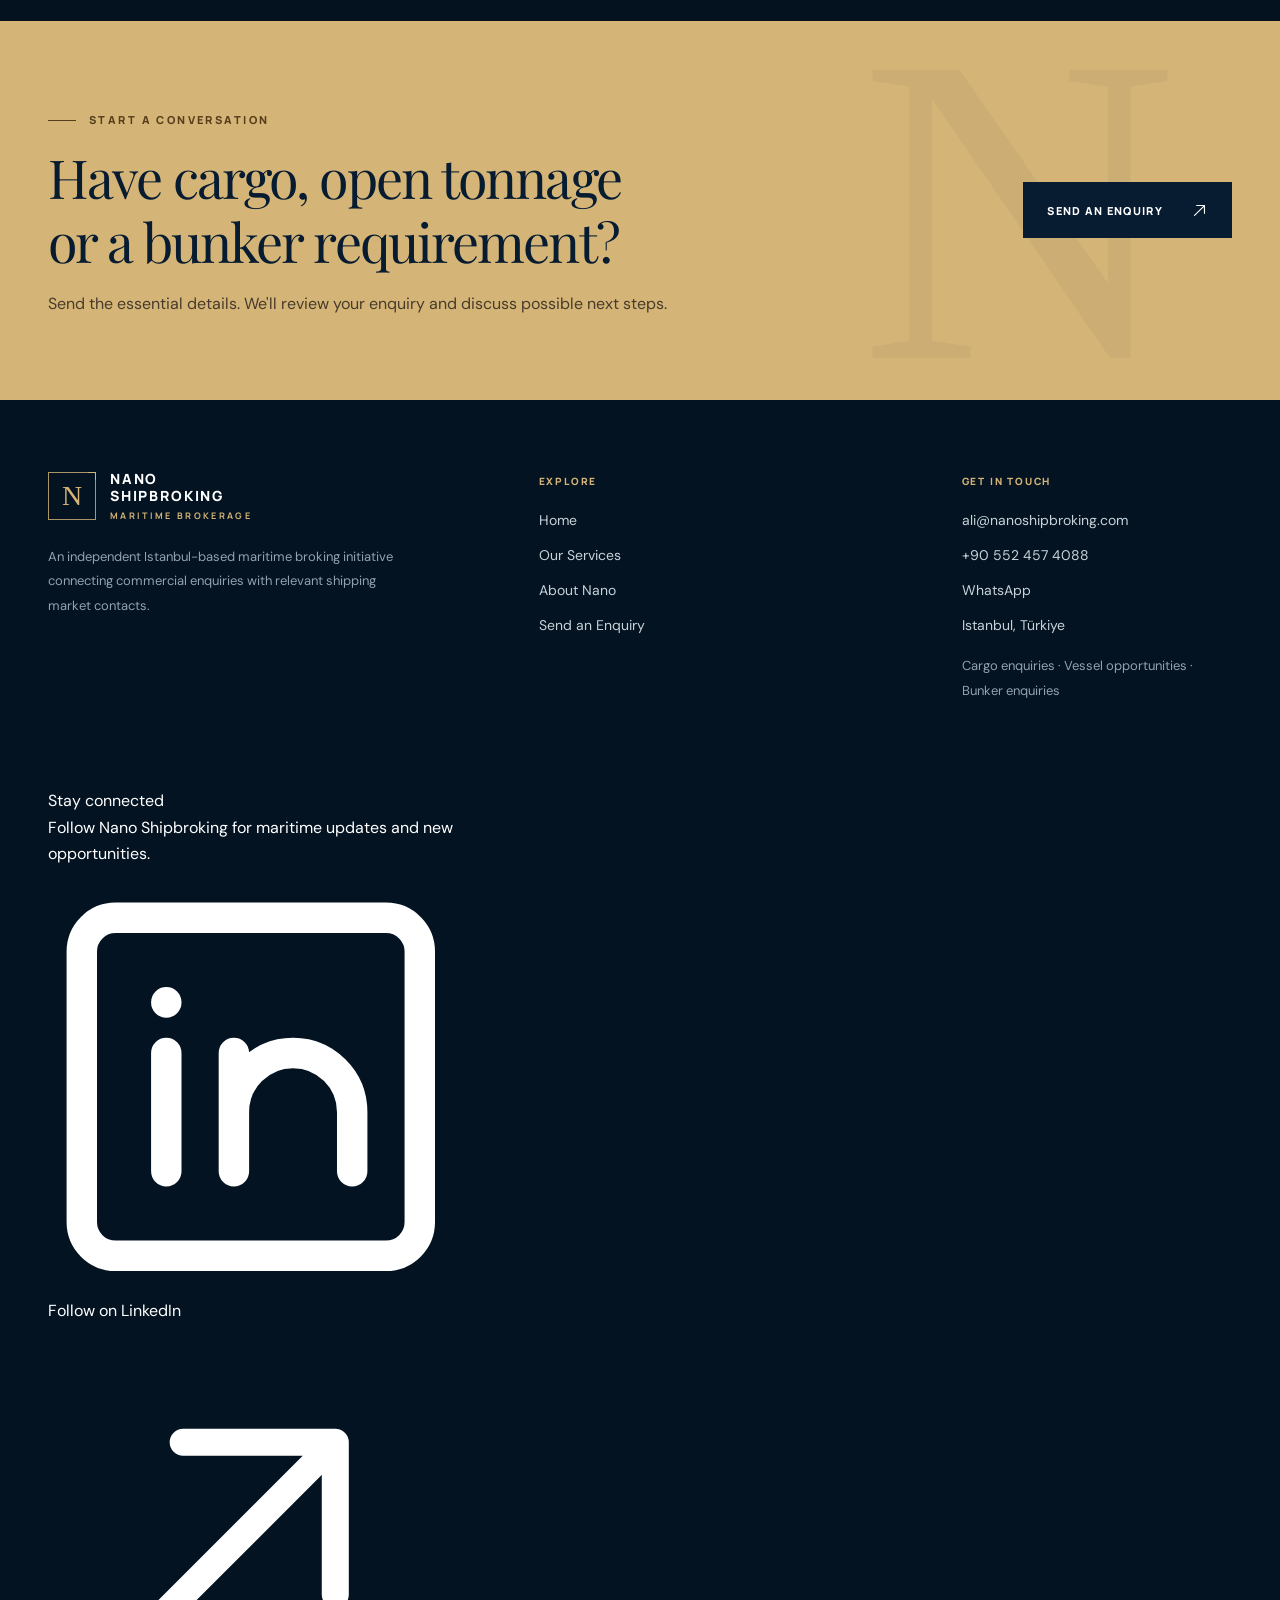
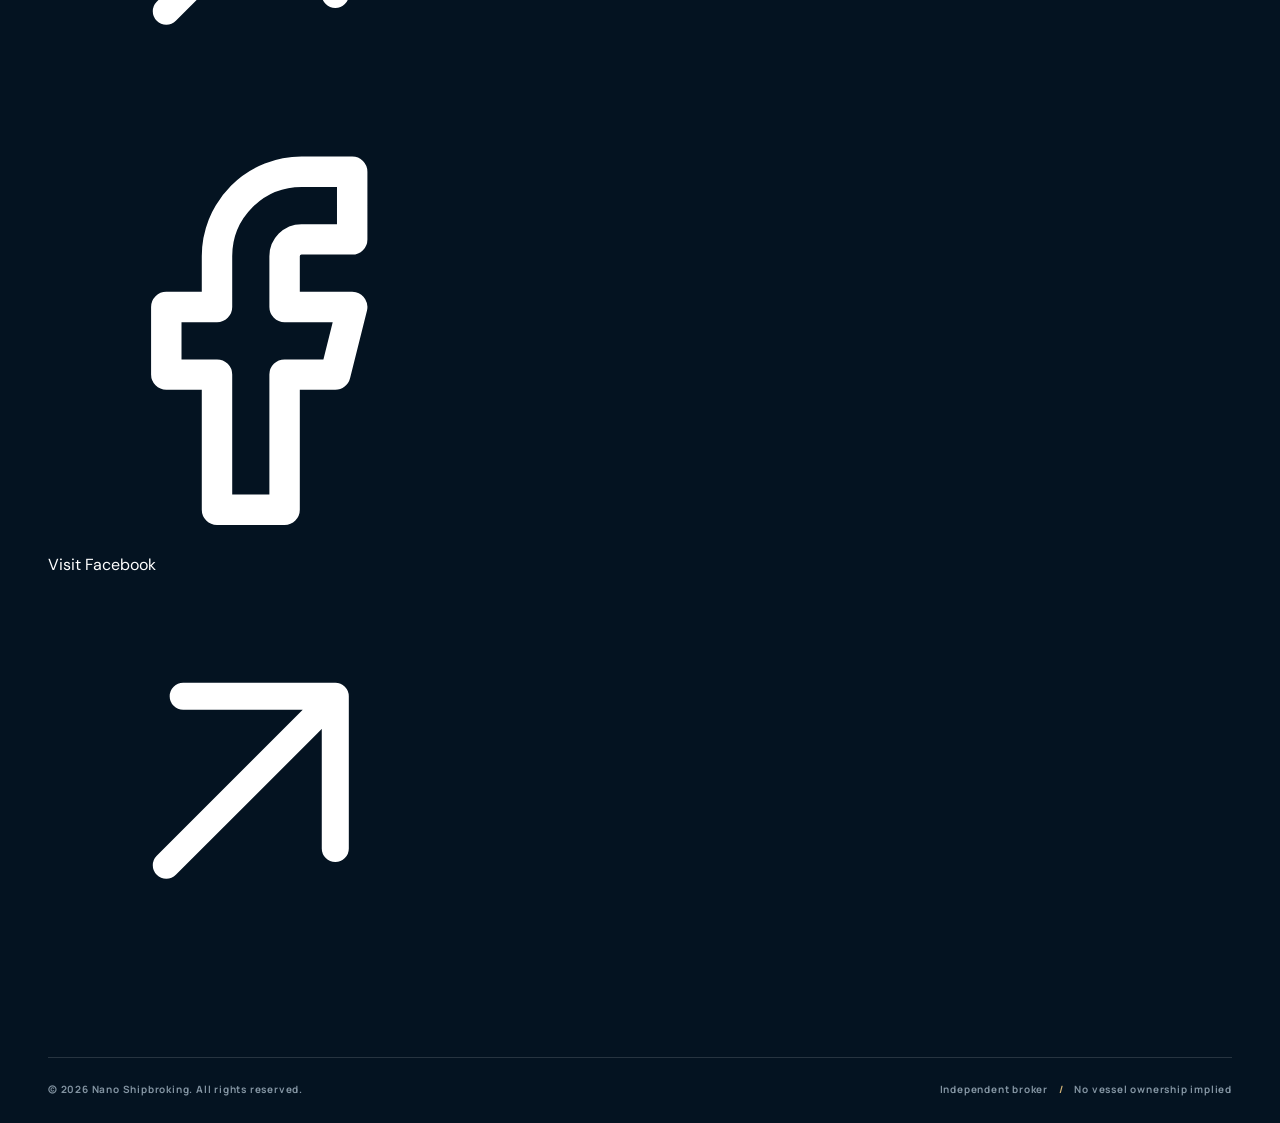
==== commit 1e4fdf6b: "Add LinkedIn and Facebook follow links to website footer" ====
--- a/index.html
+++ b/index.html
@@ -1,10 +1,10 @@
 <!doctype html><html lang="en"><head><meta charset="utf-8"><meta name="viewport" content="width=device-width,initial-scale=1"><meta name="theme-color" content="#071b31"><meta name="description" content="Independent shipbroking based in Istanbul, Türkiye. Cargo and vessel matching, chartering enquiries and marine fuel broking coordination."><meta property="og:type" content="website"><meta property="og:title" content="Nano Shipbroking | Cargo, Vessel &amp; Bunker Broking"><meta property="og:description" content="Independent shipbroking based in Istanbul, Türkiye. Cargo and vessel matching, chartering enquiries and marine fuel broking coordination."><meta property="og:site_name" content="Nano Shipbroking"><link rel="icon" href="assets/favicon.svg" type="image/svg+xml"><link rel="stylesheet" href="style.css"><title>Nano Shipbroking | Cargo, Vessel &amp; Bunker Broking</title></head><body><header class="site-header">
 <div class="topline"><div class="container"><span>Independent maritime brokerage <i></i> Istanbul, Türkiye</span><span>Connecting cargo, vessels &amp; marine fuels</span></div></div>
-<div class="container nav-wrap"><a class="brand" href="index.html" aria-label="Nano Shipbroking home"><span class="brand-icon"><span>N</span></span><span class="brand-text">NANO<br>SHIPBROKING<small>MARITIME BROKERAGE</small></span></a><button class="nav-toggle" type="button" aria-expanded="false" aria-controls="primary-nav" aria-label="Open navigation"><span></span><span></span></button><nav id="primary-nav" class="primary-nav" aria-label="Main navigation"><a href="index.html" class="active" aria-current="page">Home</a><a href="services.html" class="" >Services</a><a href="about.html" class="" >About</a><a href="contact.html" class="" >Contact</a><a class="nav-cta" href="contact.html">Send an Enquiry <svg aria-hidden="true" viewBox="0 0 24 24" fill="none" stroke="currentColor" stroke-width="1.6" stroke-linecap="round" stroke-linejoin="round"><path d="M5 19 19 5M8 5h11v11"/></svg></a></nav></div></header><main id="main-content"><section class="hero" aria-labelledby="hero-title"><img class="hero-photo" src="https://images.unsplash.com/photo-1713294850075-c9cdda23063c?auto=format&fit=crop&w=2200&q=85" alt="Commercial bulk carrier sailing in open waters" loading="lazy" decoding="async" onerror="this.style.display='none'"><div class="hero-grid" aria-hidden="true"></div><div class="container hero-content"><div class="eyebrow">Independent Shipbroking · Istanbul</div><h1 id="hero-title">Clear connections.<em>Stronger voyages.</em></h1><p>Connecting cargo interests, vessel opportunities and marine fuel enquiries through focused research, direct communication and practical commercial coordination.</p><div class="hero-actions"><a href="contact.html" class="button">Start an enquiry <svg aria-hidden="true" viewBox="0 0 24 24" fill="none" stroke="currentColor" stroke-width="1.6" stroke-linecap="round" stroke-linejoin="round"><path d="M5 19 19 5M8 5h11v11"/></svg></a><a href="services.html" class="button button-outline">Explore services <svg aria-hidden="true" viewBox="0 0 24 24" fill="none" stroke="currentColor" stroke-width="1.6" stroke-linecap="round" stroke-linejoin="round"><path d="M5 12h14M13 6l6 6-6 6"/></svg></a></div></div><div class="hero-footer"><div class="container"><span class="hero-location"><span class="mini-compass" aria-hidden="true"></span><strong>Istanbul, Türkiye</strong> · Maritime connections beyond borders</span><span class="hero-sidecopy">Independent by nature <span></span> Commercially focused</span></div></div></section>
+<div class="container nav-wrap"><a class="brand" href="index.html" aria-label="Nano Shipbroking home"><span class="brand-icon"><span>N</span></span><span class="brand-text">NANO<br>SHIPBROKING<small>MARITIME BROKERAGE</small></span></a><button class="nav-toggle" type="button" aria-expanded="false" aria-controls="primary-nav" aria-label="Open navigation"><span></span><span></span></button><nav id="primary-nav" class="primary-nav" aria-label="Main navigation"><a href="index.html" class="active" aria-current="page">Home</a><a href="services.html" class="" >Services</a><a href="about.html" class="" >About</a><a href="contact.html" class="" >Contact</a><a class="nav-cta" href="contact.html#enquiry">Send an Enquiry <svg aria-hidden="true" viewBox="0 0 24 24" fill="none" stroke="currentColor" stroke-width="1.6" stroke-linecap="round" stroke-linejoin="round"><path d="M5 19 19 5M8 5h11v11"/></svg></a></nav></div></header><main id="main-content"><section class="hero" aria-labelledby="hero-title"><img class="hero-photo" src="https://images.unsplash.com/photo-1713294850075-c9cdda23063c?auto=format&fit=crop&w=2200&q=85" alt="Commercial bulk carrier sailing in open waters" loading="lazy" decoding="async" onerror="this.style.display='none'"><div class="hero-grid" aria-hidden="true"></div><div class="container hero-content"><div class="eyebrow">Independent Shipbroking · Istanbul</div><h1 id="hero-title">Clear connections.<em>Stronger voyages.</em></h1><p>Connecting cargo interests, vessel opportunities and marine fuel enquiries through focused research, direct communication and practical commercial coordination.</p><div class="hero-actions"><a href="contact.html#enquiry" class="button">Start an enquiry <svg aria-hidden="true" viewBox="0 0 24 24" fill="none" stroke="currentColor" stroke-width="1.6" stroke-linecap="round" stroke-linejoin="round"><path d="M5 19 19 5M8 5h11v11"/></svg></a><a href="services.html" class="button button-outline">Explore services <svg aria-hidden="true" viewBox="0 0 24 24" fill="none" stroke="currentColor" stroke-width="1.6" stroke-linecap="round" stroke-linejoin="round"><path d="M5 12h14M13 6l6 6-6 6"/></svg></a></div></div><div class="hero-footer"><div class="container"><span class="hero-location"><span class="mini-compass" aria-hidden="true"></span><strong>Istanbul, Türkiye</strong> · Maritime connections beyond borders</span><span class="hero-sidecopy">Independent by nature <span></span> Commercially focused</span></div></div></section>
 <section class="ribbon" aria-label="Areas of focus"><div class="container ribbon-items"><div><span>↗</span> Cargo &amp; Vessel Matching</div><div><span>↗</span> Chartering Enquiries</div><div><span>↗</span> Bunker Broking</div><div><span>↗</span> Market Communication</div></div></section>
 <section class="section section-cream anchor-target" id="what-we-do"><div class="container"><div class="intro-row"><div><span class="eyebrow dark">What we do</span><h2>Maritime opportunities start with the <em>right connection.</em></h2></div><p>A focused intermediary for cargo owners, chartering contacts, vessel interests and marine fuel buyers looking to discuss real requirements with relevant market participants.</p></div><div class="service-grid"><article class="service-card"><div class="visual"><img class="" src="https://images.unsplash.com/photo-1689798448813-0ded9659ad9b?auto=format&fit=crop&w=1100&q=82" alt="Cargo &amp;amp; Chartering" loading="lazy" decoding="async" onerror="this.style.display='none'"></div><div class="body"><span class="card-num">01 / EXPLORE</span><h3>Cargo &amp; Chartering</h3><p>Cargo enquiries, vessel searches and commercial communication around dry bulk and general cargo movements.</p><div class="card-bottom"><span>Discover service</span><svg aria-hidden="true" viewBox="0 0 24 24" fill="none" stroke="currentColor" stroke-width="1.6" stroke-linecap="round" stroke-linejoin="round"><path d="M5 19 19 5M8 5h11v11"/></svg></div></div><a href="services.html#cargo-chartering" aria-label="Learn more about Cargo &amp; Chartering"></a></article><article class="service-card"><div class="visual"><img class="" src="https://images.unsplash.com/photo-1549203123-9c4fb68af040?auto=format&fit=crop&w=1250&q=83" alt="Bunker Broking" loading="lazy" decoding="async" onerror="this.style.display='none'"></div><div class="body"><span class="card-num">02 / EXPLORE</span><h3>Bunker Broking</h3><p>Marine fuel enquiry coordination, supplier quotations and operational details, subject to availability and confirmation.</p><div class="card-bottom"><span>Discover service</span><svg aria-hidden="true" viewBox="0 0 24 24" fill="none" stroke="currentColor" stroke-width="1.6" stroke-linecap="round" stroke-linejoin="round"><path d="M5 19 19 5M8 5h11v11"/></svg></div></div><a href="services.html#bunker-broking" aria-label="Learn more about Bunker Broking"></a></article><article class="service-card"><div class="visual"><img class="" src="https://images.unsplash.com/photo-1761138785458-02811b4a92cb?auto=format&fit=crop&w=1100&q=82" alt="Vessel &amp;amp; Market Research" loading="lazy" decoding="async" onerror="this.style.display='none'"></div><div class="body"><span class="card-num">03 / EXPLORE</span><h3>Vessel &amp; Market Research</h3><p>Identifying potential vessel candidates, reviewing trade requirements and following up with relevant contacts.</p><div class="card-bottom"><span>Discover service</span><svg aria-hidden="true" viewBox="0 0 24 24" fill="none" stroke="currentColor" stroke-width="1.6" stroke-linecap="round" stroke-linejoin="round"><path d="M5 19 19 5M8 5h11v11"/></svg></div></div><a href="services.html#vessel-research" aria-label="Learn more about Vessel &amp; Market Research"></a></article></div></div></section>
 <section class="section section-navy"><div class="container manifesto"><div><span class="eyebrow">The Nano approach</span><h2>Focused on the details.<br><span class="gold">Built around trust.</span></h2><p class="lead">The right introduction is only valuable when the information behind it is clear. Our approach is direct: understand the requirement, reach relevant counterparts and keep the commercial conversation moving.</p><a class="text-link light" href="about.html">More about Nano <svg aria-hidden="true" viewBox="0 0 24 24" fill="none" stroke="currentColor" stroke-width="1.6" stroke-linecap="round" stroke-linejoin="round"><path d="M5 12h14M13 6l6 6-6 6"/></svg></a><div class="fine-list"><div class="item"><span class="number">01</span><div><strong>Clarity before offers</strong><p>Route, cargo details, laycan, terms and operational requirements.</p></div></div><div class="item"><span class="number">02</span><div><strong>Relevant market contacts</strong><p>Focused communication with owners, operators, brokers and cargo interests.</p></div></div><div class="item"><span class="number">03</span><div><strong>Honest commercial status</strong><p>Enquiries and indications remain subject to counterparty verification.</p></div></div></div></div><div class="route-card" role="img" aria-label="Stylised shipping routes connecting cargo, vessels and fuel"><div class="route-label"><div><small>Our working perspective</small><b>From enquiry to conversation.</b></div><svg aria-hidden="true" viewBox="0 0 24 24" fill="none" stroke="currentColor" stroke-width="1.6" stroke-linecap="round" stroke-linejoin="round"><path d="M5 19 19 5M8 5h11v11"/></svg></div></div></div></section>
 <section class="feature anchor-target" id="marine-fuels"><div class="feature-image"><img class="" src="https://images.unsplash.com/photo-1549203123-9c4fb68af040?auto=format&fit=crop&w=1250&q=83" alt="Tanker transiting the Bosphorus, Istanbul" loading="lazy" decoding="async" onerror="this.style.display='none'"><span class="photo-tag">Marine fuels / Bunker enquiries</span></div><div class="feature-copy"><span class="eyebrow dark">Expanding our services</span><h2>Bunker enquiries.<br><em>Handled with clarity.</em></h2><p>We support bunker procurement enquiries by gathering vessel requirements, checking relevant supplier interest and coordinating quotation discussions, including location, fuel grade, quantity, delivery method and payment terms.</p><div class="fuel-tags"><span>VLSFO</span><span>MGO / DMA</span><span>HSFO</span><span>Lubricants · Upon enquiry</span></div><a href="services.html#bunker-broking" class="text-link">Explore bunker broking <svg aria-hidden="true" viewBox="0 0 24 24" fill="none" stroke="currentColor" stroke-width="1.6" stroke-linecap="round" stroke-linejoin="round"><path d="M5 12h14M13 6l6 6-6 6"/></svg></a></div></section>
 <section class="section"><div class="container"><div class="intro-row"><div><span class="eyebrow dark">Our commercial focus</span><h2>Across cargoes, vessels<br>and marine energy.</h2></div><p>Every enquiry is assessed individually. Our areas of interest reflect the types of shipping requirements and industry conversations we work with.</p></div><div class="sector-grid"><article class="sector"><span class="symbol">01.</span><div><h3>Dry Bulk</h3><p>Minerals, aggregates, grains and related bulk cargoes.</p></div></article><article class="sector"><span class="symbol">02.</span><div><h3>General Cargo</h3><p>Bagged cargoes, breakbulk and special cargo requirements.</p></div></article><article class="sector"><span class="symbol">03.</span><div><h3>Vessel Interests</h3><p>Open tonnage, potential candidates and chartering enquiries.</p></div></article><article class="sector"><span class="symbol">04.</span><div><h3>Marine Fuels</h3><p>Bunker quotations and supply coordination enquiries.</p></div></article></div></div></section>
 <section class="section section-night"><div class="container"><span class="eyebrow">How an enquiry works</span><div class="intro-row" style="margin-bottom:0"><h2>Simple steps.<br><span class="gold">Real conversations.</span></h2><p>We don't present a rate, a vessel or fuel supply as confirmed until the relevant parties confirm the details.</p></div><div class="steps-grid"><article class="step"><div class="step-number">01 /</div><h3>Share the requirement</h3><p>Tell us what you are moving, what vessel you seek or what fuel you need, including ports and timing.</p></article><article class="step"><div class="step-number">02 /</div><h3>Review the opportunity</h3><p>We clarify essential information and explore whether there are relevant parties to approach.</p></article><article class="step"><div class="step-number">03 /</div><h3>Coordinate the discussion</h3><p>Interested counterparts can review offers, terms and availability subject to their confirmation.</p></article></div></div></section>
-<section class="cta-section"><div class="container cta-inner"><div><span class="eyebrow">Start a conversation</span><h2>Have cargo, open tonnage<br>or a bunker requirement?</h2><p>Send the essential details. We'll review your enquiry and discuss possible next steps.</p></div><a href="contact.html" class="button button-dark">Send an enquiry <svg aria-hidden="true" viewBox="0 0 24 24" fill="none" stroke="currentColor" stroke-width="1.6" stroke-linecap="round" stroke-linejoin="round"><path d="M5 19 19 5M8 5h11v11"/></svg></a></div></section></main><footer class="site-footer"><div class="container"><div class="footer-top"><div class="footer-branding"><a class="brand" href="index.html" aria-label="Nano Shipbroking home"><span class="brand-icon"><span>N</span></span><span class="brand-text">NANO<br>SHIPBROKING<small>MARITIME BROKERAGE</small></span></a><p class="footer-description">An independent Istanbul-based maritime broking initiative connecting commercial enquiries with relevant shipping market contacts.</p></div><div class="footer-col"><h4>Explore</h4><a href="index.html">Home</a><a href="services.html">Our Services</a><a href="about.html">About Nano</a><a href="contact.html">Send an Enquiry</a></div><div class="footer-col"><h4>Get in touch</h4><a href="mailto:ali@nanoshipbroking.com">ali@nanoshipbroking.com</a><a href="tel:+905524574088">+90 552 457 4088</a><a href="https://wa.me/905524574088" target="_blank" rel="noopener noreferrer">WhatsApp</a><address>Istanbul, Türkiye</address><p class="footer-description" style="margin-top:17px">Cargo enquiries · Vessel opportunities · Bunker enquiries</p></div></div><div class="footer-bottom"><span>© <span data-year>2026</span> Nano Shipbroking. All rights reserved.</span><span>Independent broker <span style="color:var(--gold);padding:0 8px">/</span> No vessel ownership implied</span></div></div></footer><script src="script.js" defer></script></body></html>+<section class="cta-section"><div class="container cta-inner"><div><span class="eyebrow">Start a conversation</span><h2>Have cargo, open tonnage<br>or a bunker requirement?</h2><p>Send the essential details. We'll review your enquiry and discuss possible next steps.</p></div><a href="contact.html#enquiry" class="button button-dark">Send an enquiry <svg aria-hidden="true" viewBox="0 0 24 24" fill="none" stroke="currentColor" stroke-width="1.6" stroke-linecap="round" stroke-linejoin="round"><path d="M5 19 19 5M8 5h11v11"/></svg></a></div></section></main><footer class="site-footer"><div class="container"><div class="footer-top"><div class="footer-branding"><a class="brand" href="index.html" aria-label="Nano Shipbroking home"><span class="brand-icon"><span>N</span></span><span class="brand-text">NANO<br>SHIPBROKING<small>MARITIME BROKERAGE</small></span></a><p class="footer-description">An independent Istanbul-based maritime broking initiative connecting commercial enquiries with relevant shipping market contacts.</p></div><div class="footer-col"><h4>Explore</h4><a href="index.html">Home</a><a href="services.html">Our Services</a><a href="about.html">About Nano</a><a href="contact.html#enquiry">Send an Enquiry</a></div><div class="footer-col"><h4>Get in touch</h4><a href="mailto:ali@nanoshipbroking.com">ali@nanoshipbroking.com</a><a href="tel:+905524574088">+90 552 457 4088</a><a href="https://wa.me/905524574088" target="_blank" rel="noopener noreferrer">WhatsApp</a><address>Istanbul, Türkiye</address><p class="footer-description" style="margin-top:17px">Cargo enquiries · Vessel opportunities · Bunker enquiries</p></div><div class="footer-social" aria-label="Nano Shipbroking social media"><div class="footer-social-copy"><span class="footer-social-label">Stay connected</span><p>Follow Nano Shipbroking for maritime updates and new opportunities.</p></div><div class="footer-social-links"><a class="social-link" href="https://www.linkedin.com/company/nanoshipbroking/" target="_blank" rel="noopener noreferrer" aria-label="Follow Nano Shipbroking on LinkedIn"><svg viewBox="0 0 24 24" fill="none" stroke="currentColor" stroke-width="1.8" stroke-linecap="round" stroke-linejoin="round" aria-hidden="true"><rect x="2" y="2" width="20" height="20" rx="2"/><path d="M7 10v7M7 7v.01M11 17v-7M11 13.5a3.5 3.5 0 0 1 7 0V17"/></svg><span>Follow on LinkedIn</span><svg class="social-arrow" viewBox="0 0 24 24" fill="none" stroke="currentColor" stroke-width="1.6" stroke-linecap="round" stroke-linejoin="round" aria-hidden="true"><path d="M7 17 17 7M8 7h9v9"/></svg></a><a class="social-link" href="https://www.facebook.com/profile.php?id=61596538056660" target="_blank" rel="noopener noreferrer" aria-label="Visit Nano Shipbroking on Facebook"><svg viewBox="0 0 24 24" fill="none" stroke="currentColor" stroke-width="1.8" stroke-linecap="round" stroke-linejoin="round" aria-hidden="true"><path d="M18 2h-3a5 5 0 0 0-5 5v3H7v4h3v8h4v-8h3l1-4h-4V7c0-.55.45-1 1-1h3V2z"/></svg><span>Visit Facebook</span><svg class="social-arrow" viewBox="0 0 24 24" fill="none" stroke="currentColor" stroke-width="1.6" stroke-linecap="round" stroke-linejoin="round" aria-hidden="true"><path d="M7 17 17 7M8 7h9v9"/></svg></a></div></div></div><div class="footer-bottom"><span>© <span data-year>2026</span> Nano Shipbroking. All rights reserved.</span><span>Independent broker <span style="color:var(--gold);padding:0 8px">/</span> No vessel ownership implied</span></div></div></footer><script src="script.js" defer></script></body></html>
--- a/style.css
+++ b/style.css
@@ -27,4 +27,17 @@
 @media(max-width:1100px){.container{width:min(1220px,calc(100% - 64px))}.primary-nav{gap:22px}.nav-cta{gap:10px}.manifesto{gap:40px}.feature-copy{padding:65px}.footer-top{gap:45px}.contact-layout{gap:45px}}
 @media(max-width:850px){.topline{display:none}.site-header .nav-wrap{min-height:77px}.nav-toggle{display:flex}.primary-nav{position:absolute;top:77px;left:0;right:0;z-index:20;display:none;flex-direction:column;align-items:stretch;gap:0;margin:0;padding:17px 32px 28px;background:#071b31;border-bottom:1px solid var(--gold)}.primary-nav.open{display:flex}.primary-nav a:not(.nav-cta){font-size:13px;padding:14px 0;border-bottom:1px solid rgba(255,255,255,.12)}.primary-nav .nav-cta{margin:20px 0 0;padding:16px 19px;justify-content:space-between;background:var(--gold);color:var(--navy);border:0}.primary-nav .nav-cta svg{color:var(--navy)}.hero{min-height:750px;height:auto}.hero-content{padding-top:190px;padding-bottom:157px}.service-grid{grid-template-columns:1fr 1fr}.service-card:last-child{grid-column:1/-1;min-height:380px}.intro-row{grid-template-columns:1fr;gap:18px}.intro-row>p{max-width:750px}.manifesto,.about-layout,.contact-layout{grid-template-columns:1fr}.route-card{min-height:390px}.feature{grid-template-columns:1fr}.feature-image{min-height:400px}.feature-copy{padding:80px 7%}.sector-grid{grid-template-columns:1fr 1fr}.service-detail{gap:45px}.footer-top{grid-template-columns:1fr 1fr;gap:40px}.footer-top .footer-branding{grid-column:1/-1}.cta-inner{align-items:flex-start;flex-direction:column;gap:27px}.steps-grid{gap:0}}
 @media(max-width:600px){.container{width:calc(100% - 42px)}.section{padding:76px 0}.section-sm{padding:66px 0}.brand-icon{width:40px;height:40px}.brand-text{font-size:12px}.nav-wrap{gap:12px}.hero{min-height:730px}.hero-content{padding-top:170px;padding-bottom:145px}.hero h1{font-size:clamp(49px,11.5vw,69px);line-height:1.12}.hero p{font-size:15px;line-height:1.8}.hero-grid{background:none}.hero-footer .container{height:70px}.hero-sidecopy{display:none}.hero-location{font-size:9px}.hero-actions .button{min-height:52px;padding:0 17px;gap:14px}.ribbon{padding:9px 0}.ribbon-items{grid-template-columns:1fr 1fr}.ribbon-items div{font-size:9px;justify-content:flex-start;padding:11px 6px;border-bottom:1px solid #e4e8ea}.ribbon-items div:nth-child(2){border-right:0}.ribbon-items div:nth-child(3),.ribbon-items div:nth-child(4){border-bottom:0}.service-grid{grid-template-columns:1fr}.service-card,.service-card:last-child{grid-column:auto;min-height:420px}.service-card .visual{height:176px}.service-card .body{padding:27px}.manifesto h2{font-size:40px}.route-card{min-height:300px}.route-label b{font-size:19px}.feature-image{min-height:315px}.feature-copy{padding:66px 21px}.feature-copy h2{font-size:39px}.sector{min-height:195px;padding:25px 18px}.sector h3{font-size:21px}.steps-grid{grid-template-columns:1fr}.step,.step:not(:first-child){padding:27px 0;border-right:0;border-bottom:1px solid var(--lightline)}.step .step-number{margin-bottom:10px}.step:last-child{border:0}.cta-inner{padding:68px 0}.cta-inner h2{font-size:41px}.footer-top{grid-template-columns:1fr;gap:29px;padding-bottom:40px}.footer-top .footer-branding{grid-column:auto}.footer-bottom{font-size:9px}.page-hero{min-height:380px}.page-hero .container{padding-top:75px;padding-bottom:55px}.page-hero h1{font-size:48px}.page-content{padding:75px 0}.service-detail{grid-template-columns:1fr;gap:10px;padding:42px 0}.service-detail h2{font-size:37px}.detail-bullets{grid-template-columns:1fr}.about-art{min-height:330px}.values-grid{grid-template-columns:1fr}.contact-layout{gap:42px}.contact-form{padding:25px 19px}.form-grid{grid-template-columns:1fr}.form-actions .button{width:100%}.contact-method a{font-size:20px}}
-@media(prefers-reduced-motion:reduce){html{scroll-behavior:auto}*,*::before,*::after{animation-duration:.01ms!important;transition-duration:.01ms!important}}+@media(prefers-reduced-motion:reduce){html{scroll-behavior:auto}*,*::before,*::after{animation-duration:.01ms!important;transition-duration:.01ms!important}}
+/* Contact actions on the light form panel */
+.contact-form .button-outline{color:var(--navy);border-color:var(--navy);background:transparent}
+.contact-form .button-outline:hover{color:#fff;background:var(--navy)}
+
+.enquiry-guidance,.contact-fallbacks p{font-size:13px;color:var(--muted);margin-top:8px}
+.contact-fallbacks .form-actions{margin-top:14px}
+.form-status:empty{display:none}
+#enquiry-copy-text{width:100%;margin-top:12px}
+@media(max-width:850px){
+  .nav-toggle:not([data-ready]){display:none}
+  .nav-toggle:not([data-ready]) + .primary-nav{position:static;display:flex;flex-direction:row;flex-wrap:wrap;justify-content:flex-end;gap:8px 12px;padding:0;background:transparent;border:0}
+  .nav-toggle:not([data-ready]) + .primary-nav a:not(.nav-cta){padding:4px 0;border:0}
+}
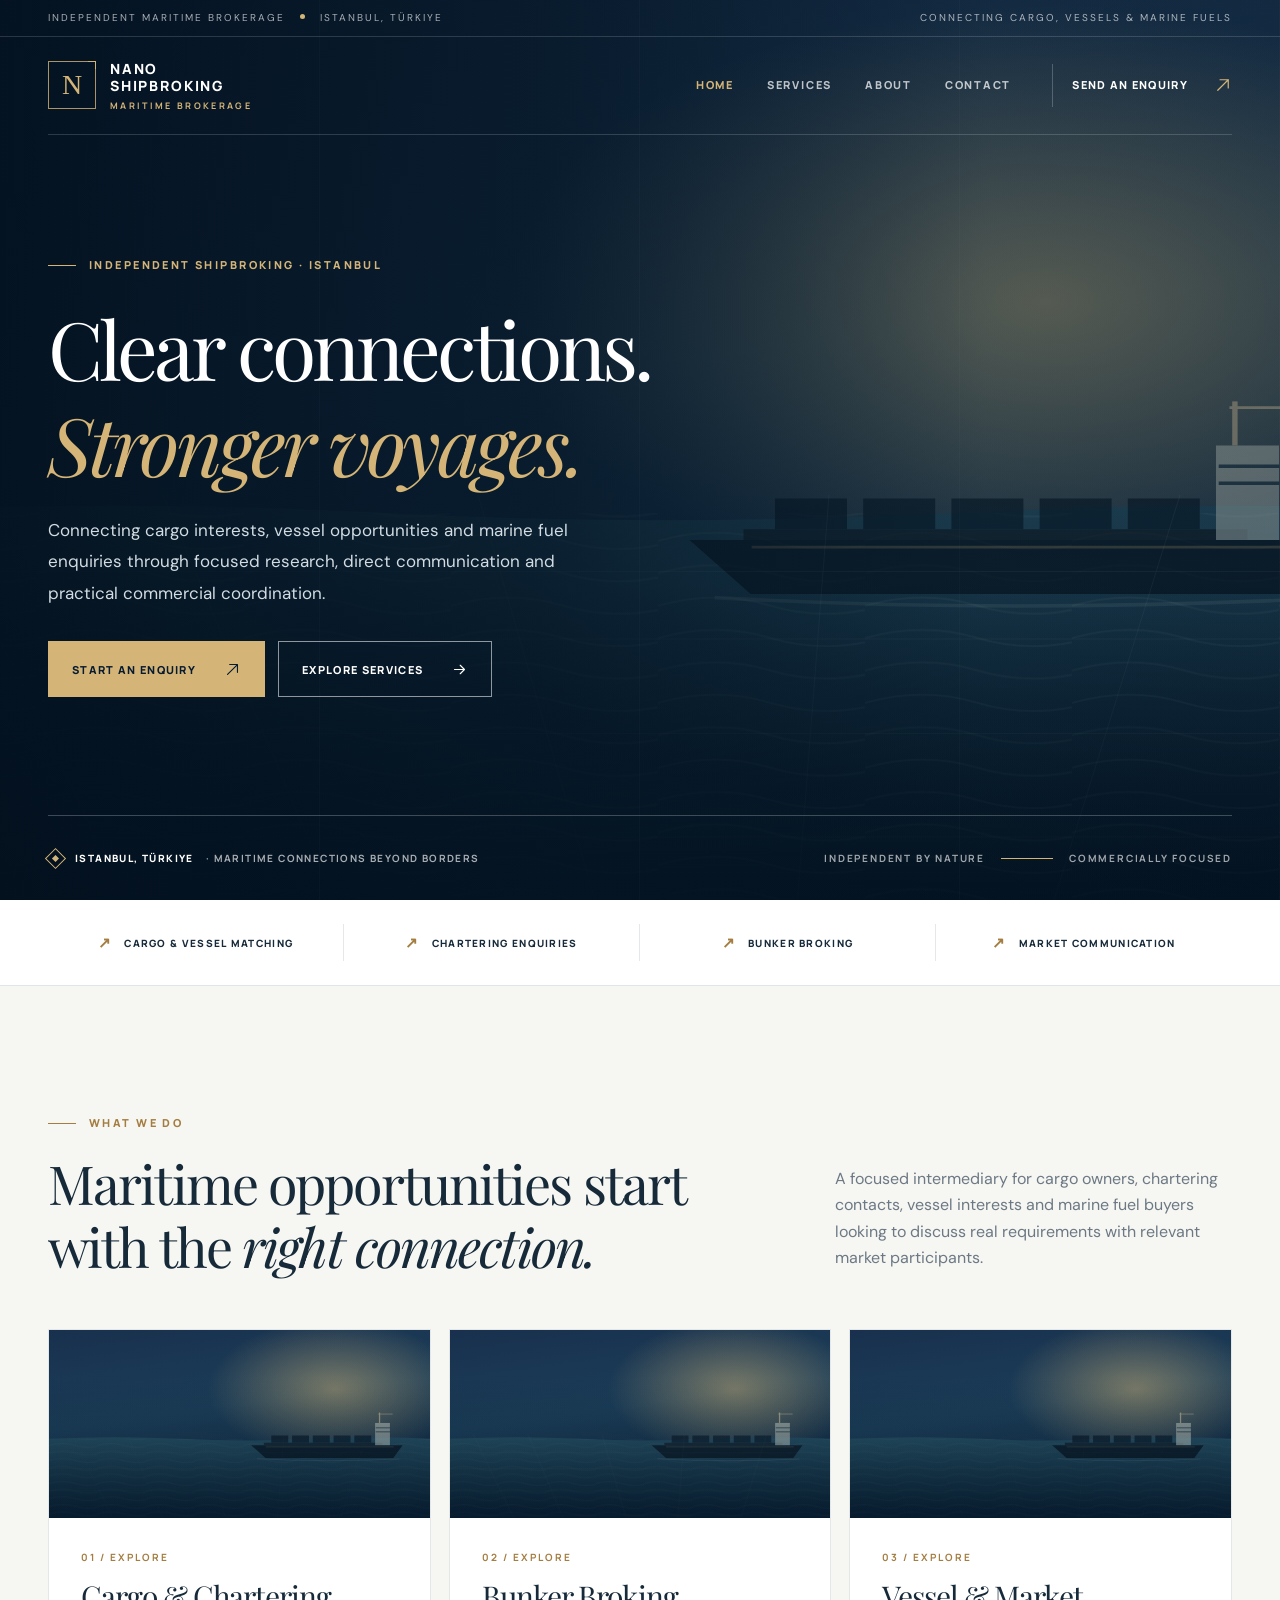
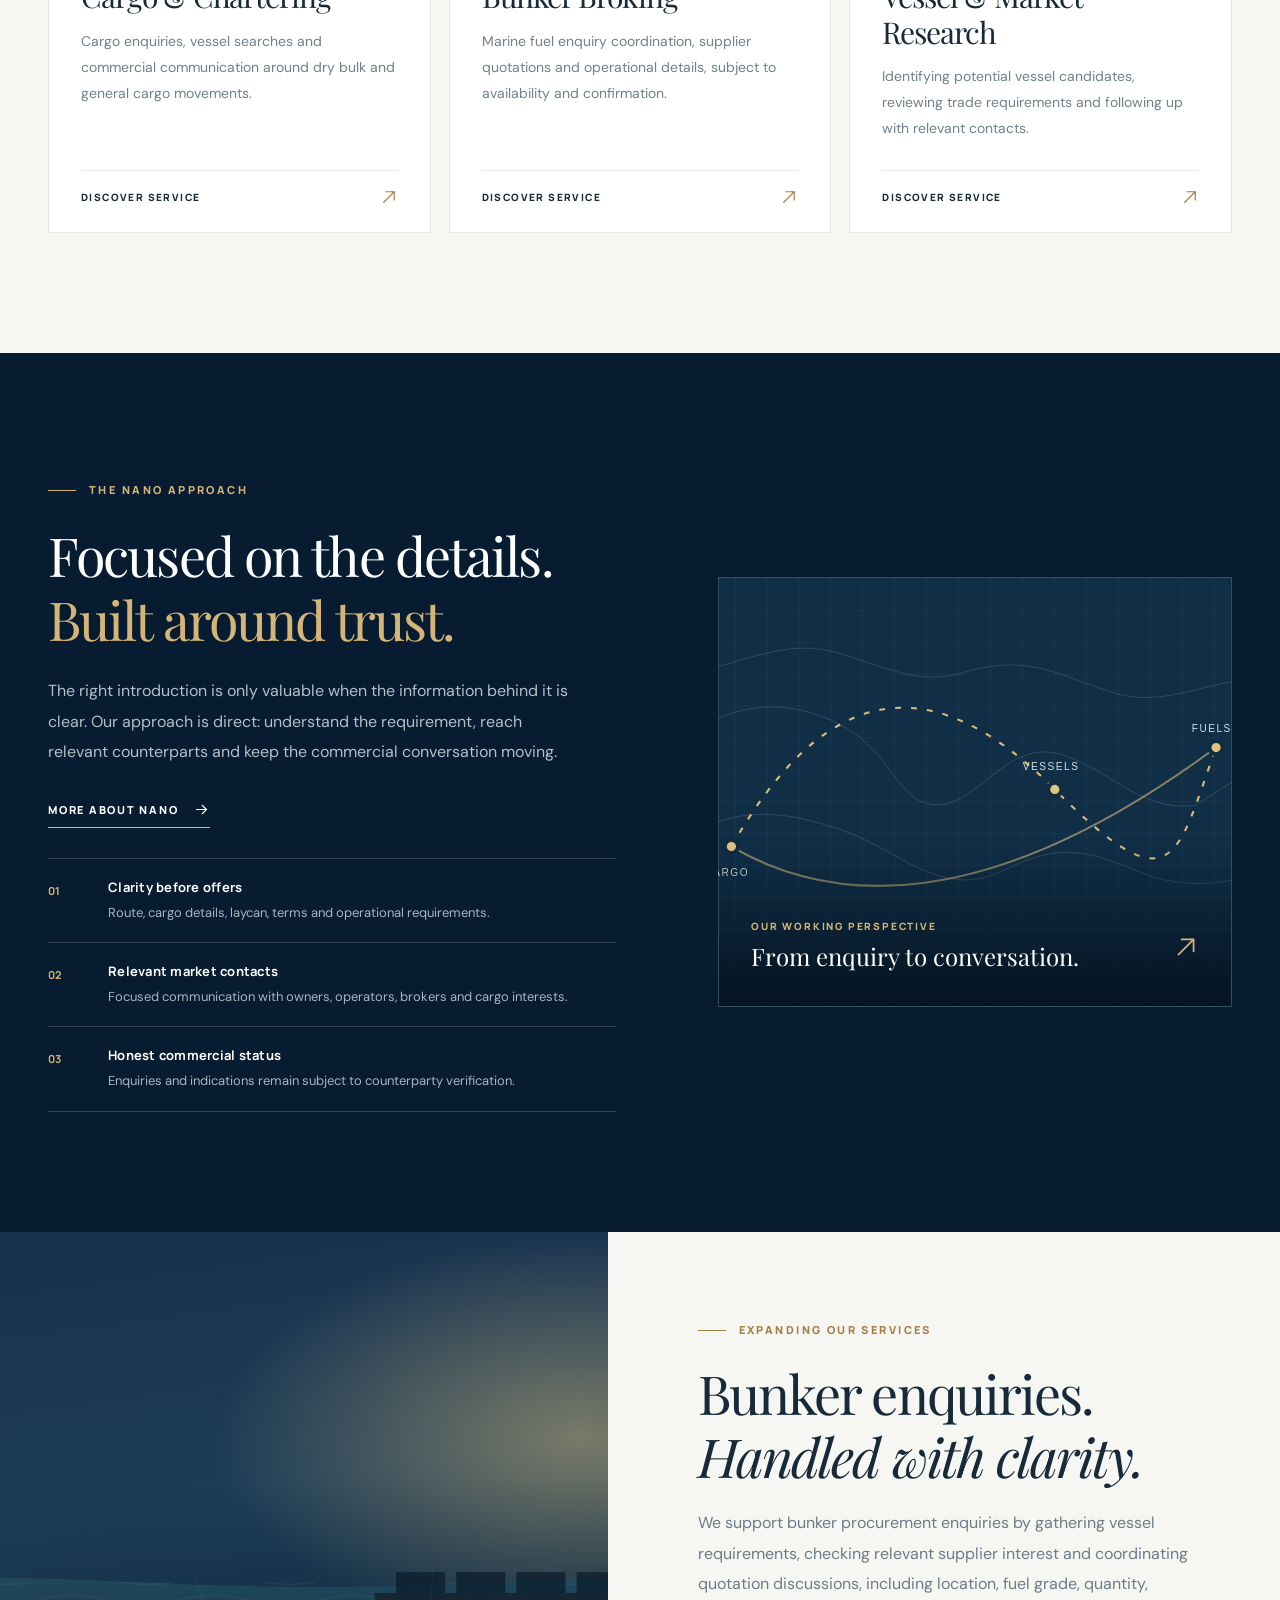
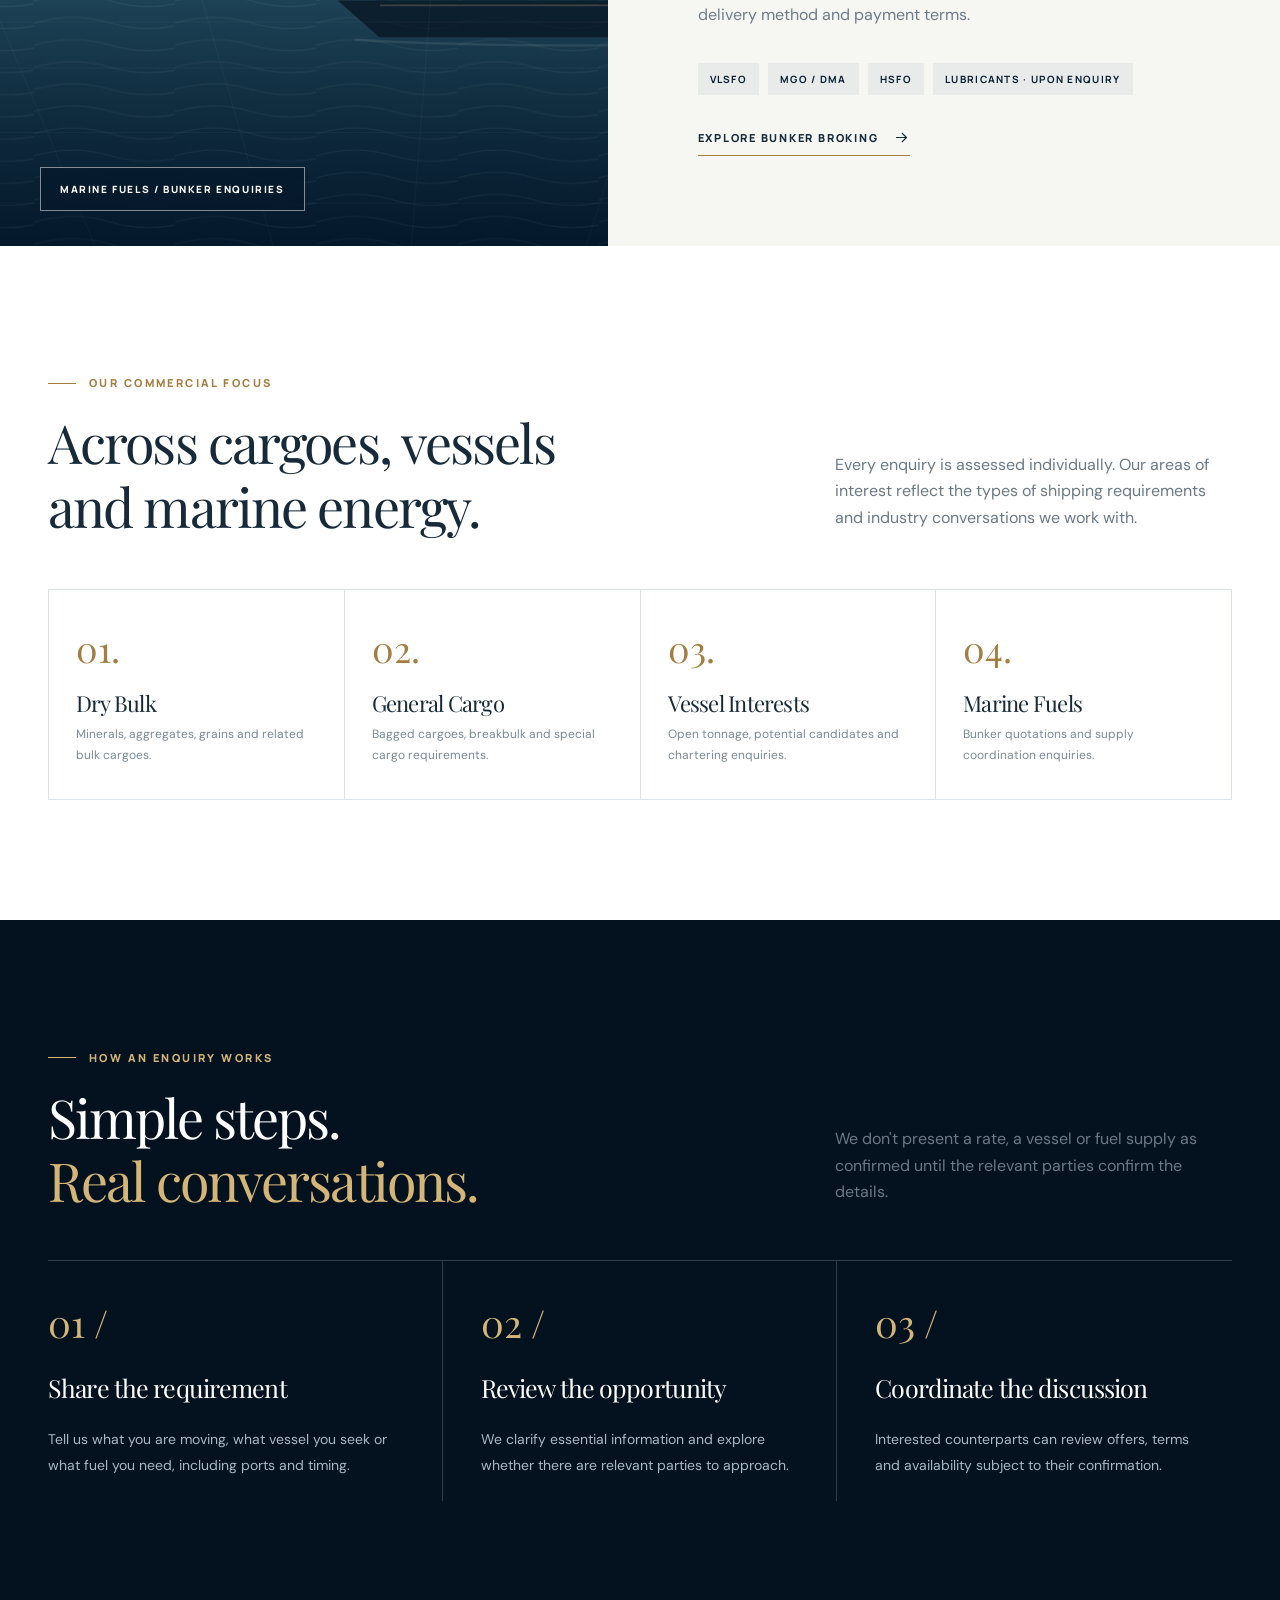
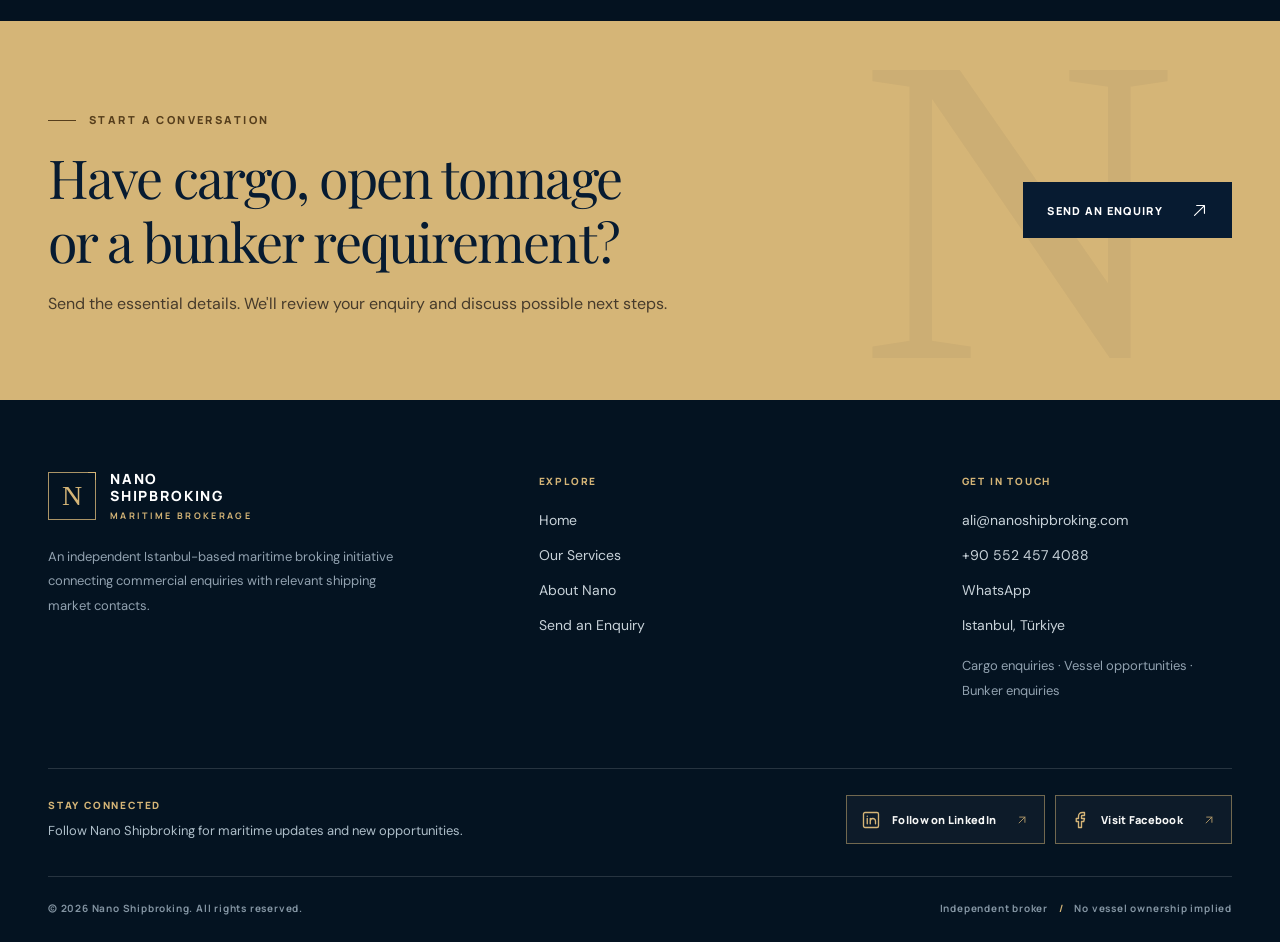
==== commit a8022500: "Keep social follow section outside footer grid" ====
--- a/index.html
+++ b/index.html
@@ -7,4 +7,4 @@
 <section class="feature anchor-target" id="marine-fuels"><div class="feature-image"><img class="" src="https://images.unsplash.com/photo-1549203123-9c4fb68af040?auto=format&fit=crop&w=1250&q=83" alt="Tanker transiting the Bosphorus, Istanbul" loading="lazy" decoding="async" onerror="this.style.display='none'"><span class="photo-tag">Marine fuels / Bunker enquiries</span></div><div class="feature-copy"><span class="eyebrow dark">Expanding our services</span><h2>Bunker enquiries.<br><em>Handled with clarity.</em></h2><p>We support bunker procurement enquiries by gathering vessel requirements, checking relevant supplier interest and coordinating quotation discussions, including location, fuel grade, quantity, delivery method and payment terms.</p><div class="fuel-tags"><span>VLSFO</span><span>MGO / DMA</span><span>HSFO</span><span>Lubricants · Upon enquiry</span></div><a href="services.html#bunker-broking" class="text-link">Explore bunker broking <svg aria-hidden="true" viewBox="0 0 24 24" fill="none" stroke="currentColor" stroke-width="1.6" stroke-linecap="round" stroke-linejoin="round"><path d="M5 12h14M13 6l6 6-6 6"/></svg></a></div></section>
 <section class="section"><div class="container"><div class="intro-row"><div><span class="eyebrow dark">Our commercial focus</span><h2>Across cargoes, vessels<br>and marine energy.</h2></div><p>Every enquiry is assessed individually. Our areas of interest reflect the types of shipping requirements and industry conversations we work with.</p></div><div class="sector-grid"><article class="sector"><span class="symbol">01.</span><div><h3>Dry Bulk</h3><p>Minerals, aggregates, grains and related bulk cargoes.</p></div></article><article class="sector"><span class="symbol">02.</span><div><h3>General Cargo</h3><p>Bagged cargoes, breakbulk and special cargo requirements.</p></div></article><article class="sector"><span class="symbol">03.</span><div><h3>Vessel Interests</h3><p>Open tonnage, potential candidates and chartering enquiries.</p></div></article><article class="sector"><span class="symbol">04.</span><div><h3>Marine Fuels</h3><p>Bunker quotations and supply coordination enquiries.</p></div></article></div></div></section>
 <section class="section section-night"><div class="container"><span class="eyebrow">How an enquiry works</span><div class="intro-row" style="margin-bottom:0"><h2>Simple steps.<br><span class="gold">Real conversations.</span></h2><p>We don't present a rate, a vessel or fuel supply as confirmed until the relevant parties confirm the details.</p></div><div class="steps-grid"><article class="step"><div class="step-number">01 /</div><h3>Share the requirement</h3><p>Tell us what you are moving, what vessel you seek or what fuel you need, including ports and timing.</p></article><article class="step"><div class="step-number">02 /</div><h3>Review the opportunity</h3><p>We clarify essential information and explore whether there are relevant parties to approach.</p></article><article class="step"><div class="step-number">03 /</div><h3>Coordinate the discussion</h3><p>Interested counterparts can review offers, terms and availability subject to their confirmation.</p></article></div></div></section>
-<section class="cta-section"><div class="container cta-inner"><div><span class="eyebrow">Start a conversation</span><h2>Have cargo, open tonnage<br>or a bunker requirement?</h2><p>Send the essential details. We'll review your enquiry and discuss possible next steps.</p></div><a href="contact.html#enquiry" class="button button-dark">Send an enquiry <svg aria-hidden="true" viewBox="0 0 24 24" fill="none" stroke="currentColor" stroke-width="1.6" stroke-linecap="round" stroke-linejoin="round"><path d="M5 19 19 5M8 5h11v11"/></svg></a></div></section></main><footer class="site-footer"><div class="container"><div class="footer-top"><div class="footer-branding"><a class="brand" href="index.html" aria-label="Nano Shipbroking home"><span class="brand-icon"><span>N</span></span><span class="brand-text">NANO<br>SHIPBROKING<small>MARITIME BROKERAGE</small></span></a><p class="footer-description">An independent Istanbul-based maritime broking initiative connecting commercial enquiries with relevant shipping market contacts.</p></div><div class="footer-col"><h4>Explore</h4><a href="index.html">Home</a><a href="services.html">Our Services</a><a href="about.html">About Nano</a><a href="contact.html#enquiry">Send an Enquiry</a></div><div class="footer-col"><h4>Get in touch</h4><a href="mailto:ali@nanoshipbroking.com">ali@nanoshipbroking.com</a><a href="tel:+905524574088">+90 552 457 4088</a><a href="https://wa.me/905524574088" target="_blank" rel="noopener noreferrer">WhatsApp</a><address>Istanbul, Türkiye</address><p class="footer-description" style="margin-top:17px">Cargo enquiries · Vessel opportunities · Bunker enquiries</p></div><div class="footer-social" aria-label="Nano Shipbroking social media"><div class="footer-social-copy"><span class="footer-social-label">Stay connected</span><p>Follow Nano Shipbroking for maritime updates and new opportunities.</p></div><div class="footer-social-links"><a class="social-link" href="https://www.linkedin.com/company/nanoshipbroking/" target="_blank" rel="noopener noreferrer" aria-label="Follow Nano Shipbroking on LinkedIn"><svg viewBox="0 0 24 24" fill="none" stroke="currentColor" stroke-width="1.8" stroke-linecap="round" stroke-linejoin="round" aria-hidden="true"><rect x="2" y="2" width="20" height="20" rx="2"/><path d="M7 10v7M7 7v.01M11 17v-7M11 13.5a3.5 3.5 0 0 1 7 0V17"/></svg><span>Follow on LinkedIn</span><svg class="social-arrow" viewBox="0 0 24 24" fill="none" stroke="currentColor" stroke-width="1.6" stroke-linecap="round" stroke-linejoin="round" aria-hidden="true"><path d="M7 17 17 7M8 7h9v9"/></svg></a><a class="social-link" href="https://www.facebook.com/profile.php?id=61596538056660" target="_blank" rel="noopener noreferrer" aria-label="Visit Nano Shipbroking on Facebook"><svg viewBox="0 0 24 24" fill="none" stroke="currentColor" stroke-width="1.8" stroke-linecap="round" stroke-linejoin="round" aria-hidden="true"><path d="M18 2h-3a5 5 0 0 0-5 5v3H7v4h3v8h4v-8h3l1-4h-4V7c0-.55.45-1 1-1h3V2z"/></svg><span>Visit Facebook</span><svg class="social-arrow" viewBox="0 0 24 24" fill="none" stroke="currentColor" stroke-width="1.6" stroke-linecap="round" stroke-linejoin="round" aria-hidden="true"><path d="M7 17 17 7M8 7h9v9"/></svg></a></div></div></div><div class="footer-bottom"><span>© <span data-year>2026</span> Nano Shipbroking. All rights reserved.</span><span>Independent broker <span style="color:var(--gold);padding:0 8px">/</span> No vessel ownership implied</span></div></div></footer><script src="script.js" defer></script></body></html>+<section class="cta-section"><div class="container cta-inner"><div><span class="eyebrow">Start a conversation</span><h2>Have cargo, open tonnage<br>or a bunker requirement?</h2><p>Send the essential details. We'll review your enquiry and discuss possible next steps.</p></div><a href="contact.html#enquiry" class="button button-dark">Send an enquiry <svg aria-hidden="true" viewBox="0 0 24 24" fill="none" stroke="currentColor" stroke-width="1.6" stroke-linecap="round" stroke-linejoin="round"><path d="M5 19 19 5M8 5h11v11"/></svg></a></div></section></main><footer class="site-footer"><div class="container"><div class="footer-top"><div class="footer-branding"><a class="brand" href="index.html" aria-label="Nano Shipbroking home"><span class="brand-icon"><span>N</span></span><span class="brand-text">NANO<br>SHIPBROKING<small>MARITIME BROKERAGE</small></span></a><p class="footer-description">An independent Istanbul-based maritime broking initiative connecting commercial enquiries with relevant shipping market contacts.</p></div><div class="footer-col"><h4>Explore</h4><a href="index.html">Home</a><a href="services.html">Our Services</a><a href="about.html">About Nano</a><a href="contact.html#enquiry">Send an Enquiry</a></div><div class="footer-col"><h4>Get in touch</h4><a href="mailto:ali@nanoshipbroking.com">ali@nanoshipbroking.com</a><a href="tel:+905524574088">+90 552 457 4088</a><a href="https://wa.me/905524574088" target="_blank" rel="noopener noreferrer">WhatsApp</a><address>Istanbul, Türkiye</address><p class="footer-description" style="margin-top:17px">Cargo enquiries · Vessel opportunities · Bunker enquiries</p></div></div><div class="footer-social" aria-label="Nano Shipbroking social media"><div class="footer-social-copy"><span class="footer-social-label">Stay connected</span><p>Follow Nano Shipbroking for maritime updates and new opportunities.</p></div><div class="footer-social-links"><a class="social-link" href="https://www.linkedin.com/company/nanoshipbroking/" target="_blank" rel="noopener noreferrer" aria-label="Follow Nano Shipbroking on LinkedIn"><svg viewBox="0 0 24 24" fill="none" stroke="currentColor" stroke-width="1.8" stroke-linecap="round" stroke-linejoin="round" aria-hidden="true"><rect x="2" y="2" width="20" height="20" rx="2"/><path d="M7 10v7M7 7v.01M11 17v-7M11 13.5a3.5 3.5 0 0 1 7 0V17"/></svg><span>Follow on LinkedIn</span><svg class="social-arrow" viewBox="0 0 24 24" fill="none" stroke="currentColor" stroke-width="1.6" stroke-linecap="round" stroke-linejoin="round" aria-hidden="true"><path d="M7 17 17 7M8 7h9v9"/></svg></a><a class="social-link" href="https://www.facebook.com/profile.php?id=61596538056660" target="_blank" rel="noopener noreferrer" aria-label="Visit Nano Shipbroking on Facebook"><svg viewBox="0 0 24 24" fill="none" stroke="currentColor" stroke-width="1.8" stroke-linecap="round" stroke-linejoin="round" aria-hidden="true"><path d="M18 2h-3a5 5 0 0 0-5 5v3H7v4h3v8h4v-8h3l1-4h-4V7c0-.55.45-1 1-1h3V2z"/></svg><span>Visit Facebook</span><svg class="social-arrow" viewBox="0 0 24 24" fill="none" stroke="currentColor" stroke-width="1.6" stroke-linecap="round" stroke-linejoin="round" aria-hidden="true"><path d="M7 17 17 7M8 7h9v9"/></svg></a></div></div><div class="footer-bottom"><span>© <span data-year>2026</span> Nano Shipbroking. All rights reserved.</span><span>Independent broker <span style="color:var(--gold);padding:0 8px">/</span> No vessel ownership implied</span></div></div></footer><script src="script.js" defer></script></body></html>
--- a/style.css
+++ b/style.css
@@ -41,3 +41,16 @@
   .nav-toggle:not([data-ready]) + .primary-nav{position:static;display:flex;flex-direction:row;flex-wrap:wrap;justify-content:flex-end;gap:8px 12px;padding:0;background:transparent;border:0}
   .nav-toggle:not([data-ready]) + .primary-nav a:not(.nav-cta){padding:4px 0;border:0}
 }
+
+/* Social follow buttons - site-wide footer */
+.footer-social{display:flex;align-items:center;justify-content:space-between;gap:32px;padding:26px 0 32px;border-top:1px solid rgba(255,255,255,.14)}
+.footer-social-copy{max-width:490px}
+.footer-social-label{display:block;margin-bottom:8px;font:800 10px var(--sans);letter-spacing:.18em;text-transform:uppercase;color:var(--gold)}
+.footer-social-copy p{margin:0;color:#aebec9;font-size:13px;line-height:1.7}
+.footer-social-links{display:flex;align-items:center;gap:10px;flex-wrap:wrap}
+.social-link{display:inline-flex;align-items:center;justify-content:center;gap:12px;min-height:49px;padding:10px 15px;border:1px solid rgba(213,181,119,.5);background:rgba(255,255,255,.035);color:#f6f7f6;font:800 11px var(--sans);letter-spacing:.025em;white-space:nowrap;transition:background .2s,border-color .2s,transform .2s}
+.social-link:hover{background:rgba(213,181,119,.12);border-color:var(--gold);transform:translateY(-2px)}
+.social-link svg{width:18px;height:18px;flex:none;color:var(--gold)}
+.social-link .social-arrow{width:14px;height:14px;margin-left:7px;opacity:.82}
+@media(max-width:850px){.footer-social{align-items:flex-start;flex-direction:column;gap:18px}.footer-social-links{width:100%}}
+@media(max-width:440px){.footer-social-links{flex-direction:column;align-items:stretch}.social-link{width:100%;justify-content:space-between}.social-link span{margin-right:auto}}
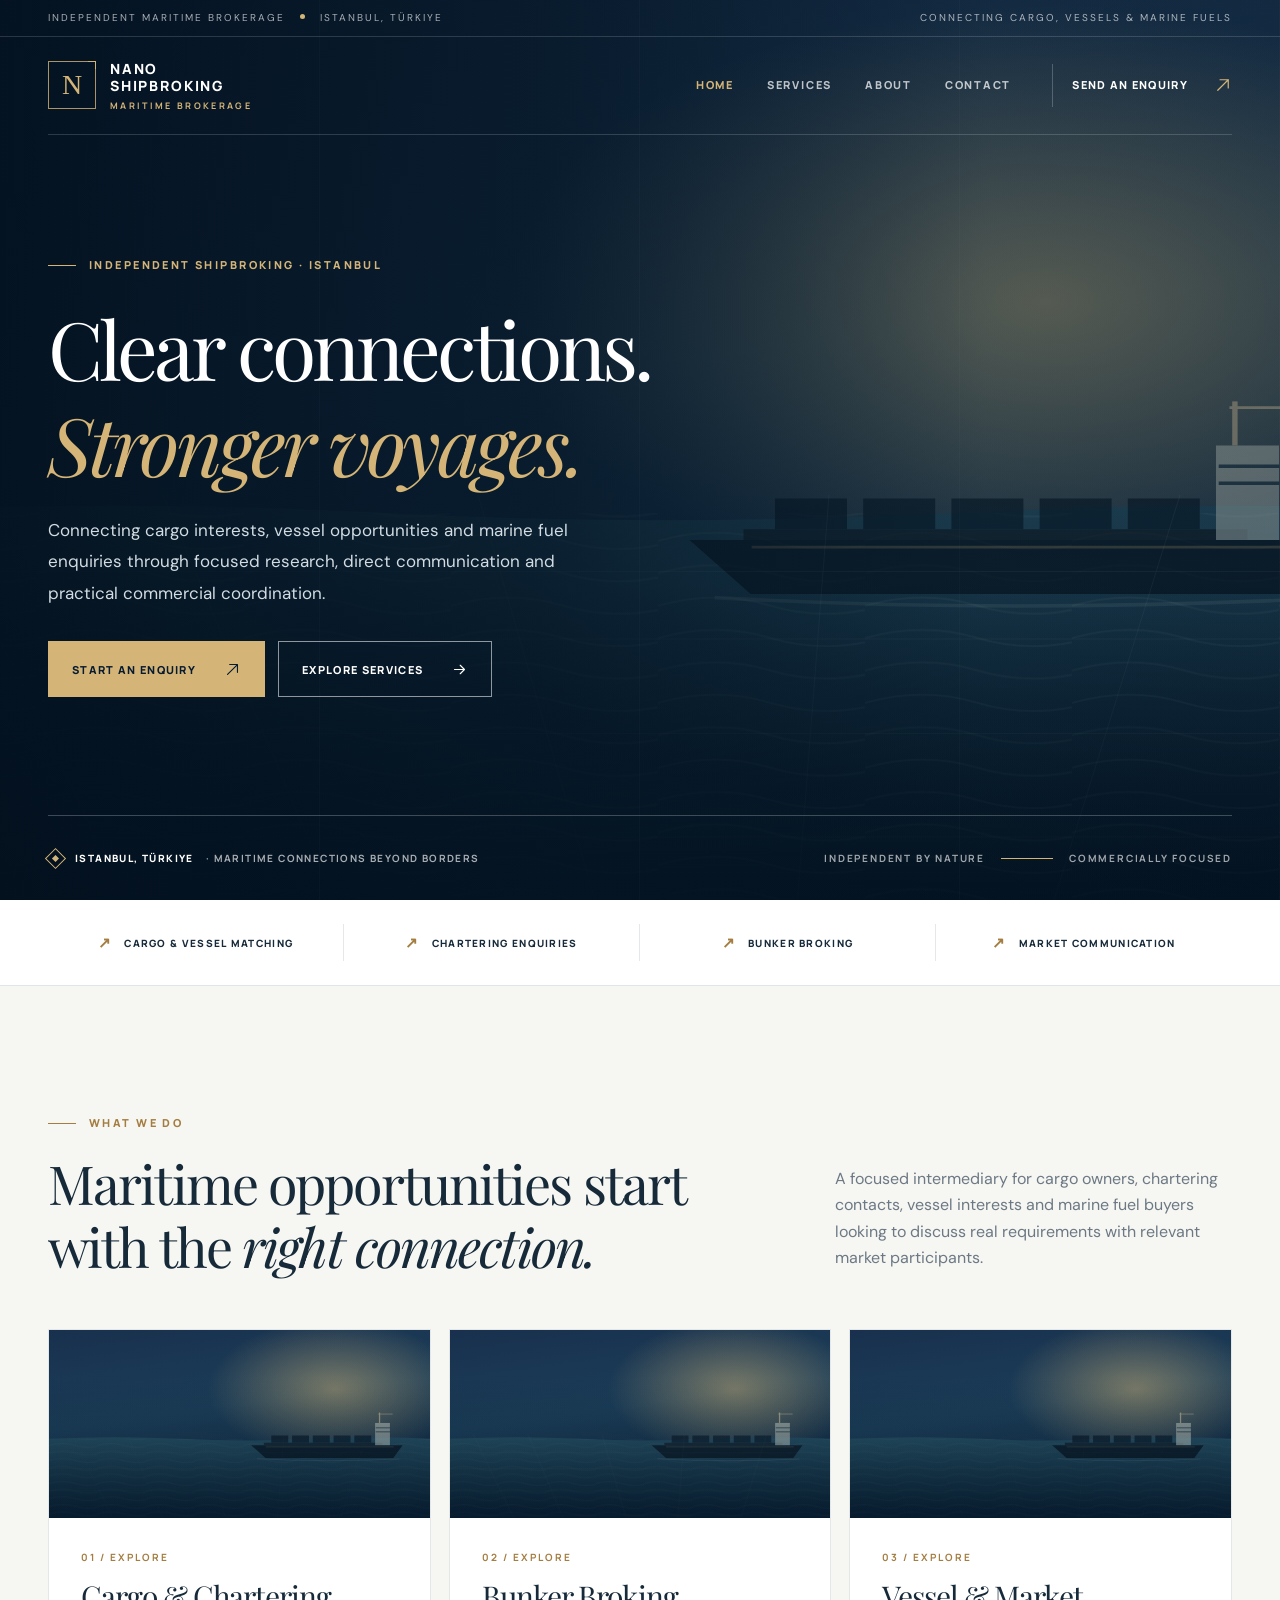
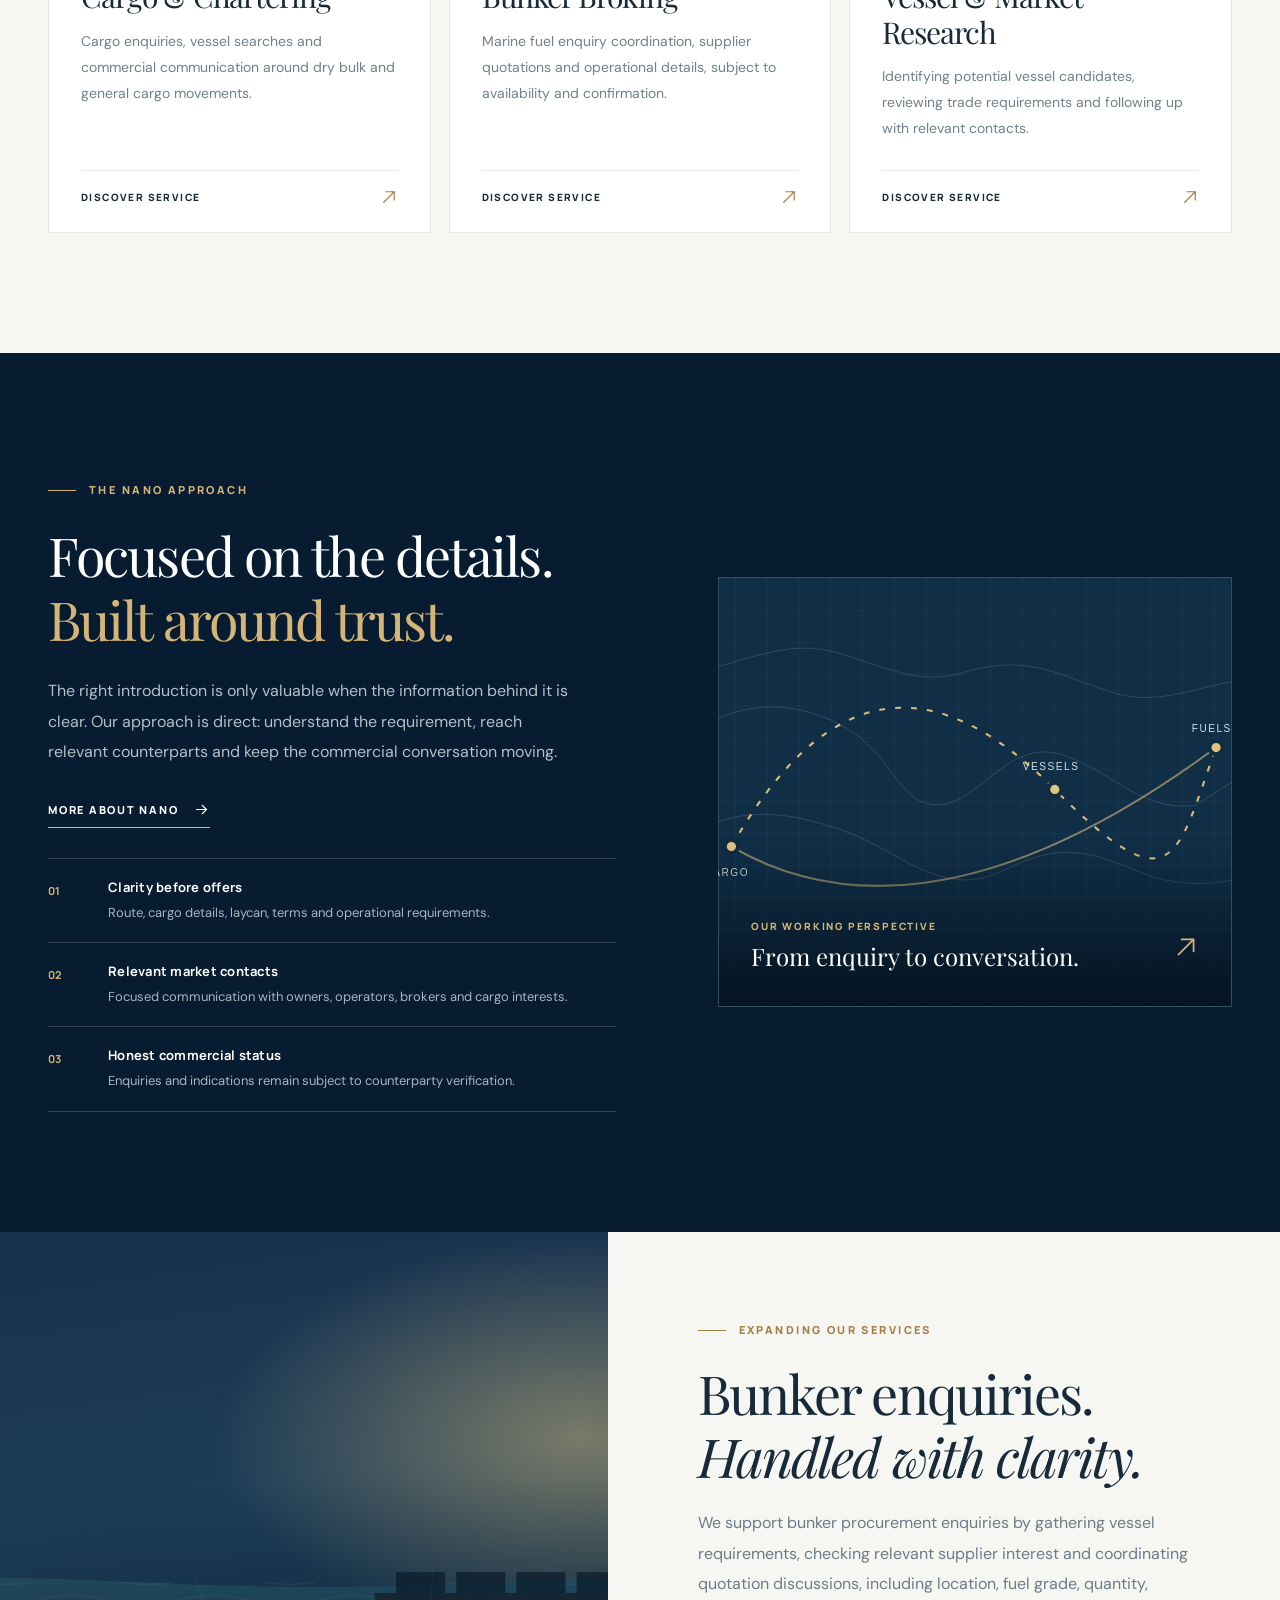
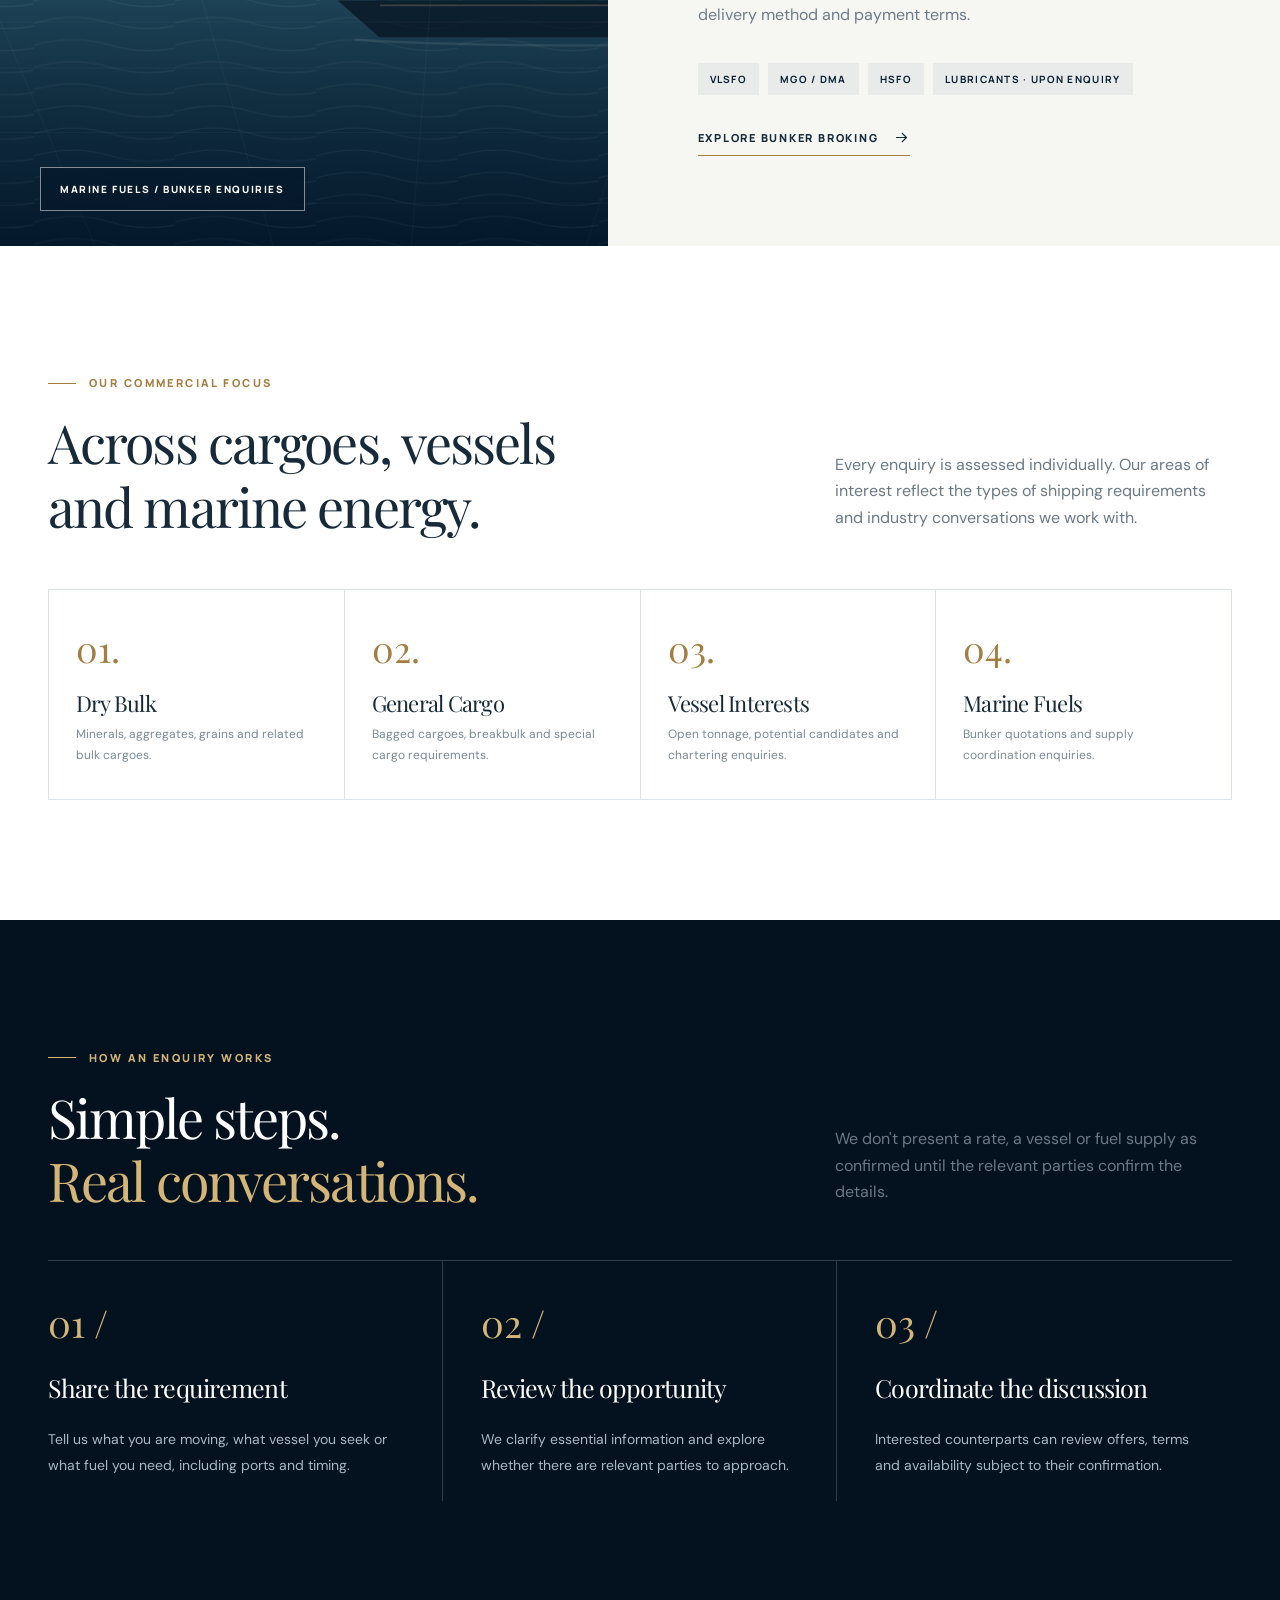
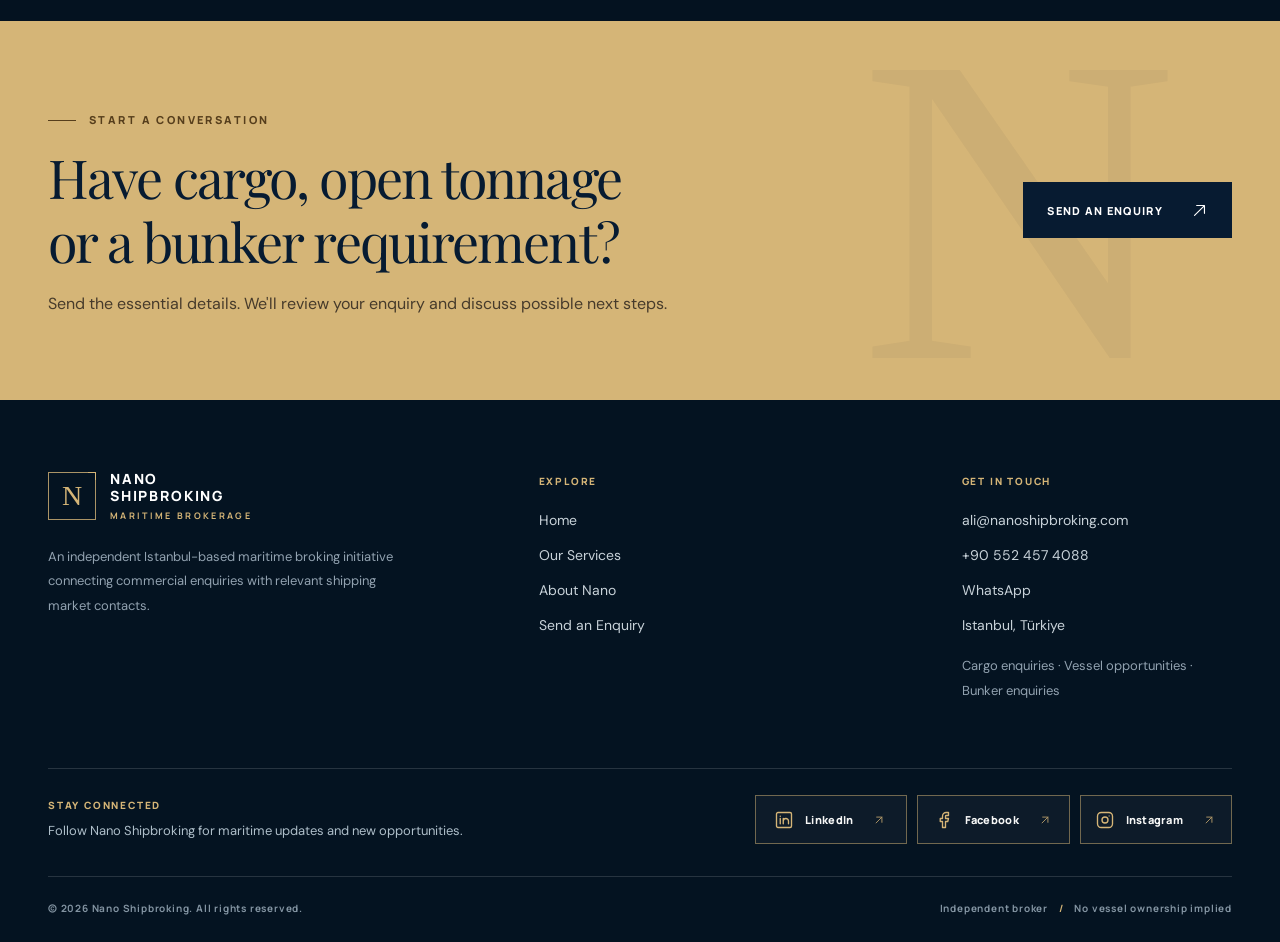
==== commit 643c6f40: "Add Instagram and polish responsive social footer" ====
--- a/index.html
+++ b/index.html
@@ -1,10 +1,10 @@
 <!doctype html><html lang="en"><head><meta charset="utf-8"><meta name="viewport" content="width=device-width,initial-scale=1"><meta name="theme-color" content="#071b31"><meta name="description" content="Independent shipbroking based in Istanbul, Türkiye. Cargo and vessel matching, chartering enquiries and marine fuel broking coordination."><meta property="og:type" content="website"><meta property="og:title" content="Nano Shipbroking | Cargo, Vessel &amp; Bunker Broking"><meta property="og:description" content="Independent shipbroking based in Istanbul, Türkiye. Cargo and vessel matching, chartering enquiries and marine fuel broking coordination."><meta property="og:site_name" content="Nano Shipbroking"><link rel="icon" href="assets/favicon.svg" type="image/svg+xml"><link rel="stylesheet" href="style.css"><title>Nano Shipbroking | Cargo, Vessel &amp; Bunker Broking</title></head><body><header class="site-header">
 <div class="topline"><div class="container"><span>Independent maritime brokerage <i></i> Istanbul, Türkiye</span><span>Connecting cargo, vessels &amp; marine fuels</span></div></div>
-<div class="container nav-wrap"><a class="brand" href="index.html" aria-label="Nano Shipbroking home"><span class="brand-icon"><span>N</span></span><span class="brand-text">NANO<br>SHIPBROKING<small>MARITIME BROKERAGE</small></span></a><button class="nav-toggle" type="button" aria-expanded="false" aria-controls="primary-nav" aria-label="Open navigation"><span></span><span></span></button><nav id="primary-nav" class="primary-nav" aria-label="Main navigation"><a href="index.html" class="active" aria-current="page">Home</a><a href="services.html" class="" >Services</a><a href="about.html" class="" >About</a><a href="contact.html" class="" >Contact</a><a class="nav-cta" href="contact.html#enquiry">Send an Enquiry <svg aria-hidden="true" viewBox="0 0 24 24" fill="none" stroke="currentColor" stroke-width="1.6" stroke-linecap="round" stroke-linejoin="round"><path d="M5 19 19 5M8 5h11v11"/></svg></a></nav></div></header><main id="main-content"><section class="hero" aria-labelledby="hero-title"><img class="hero-photo" src="https://images.unsplash.com/photo-1713294850075-c9cdda23063c?auto=format&fit=crop&w=2200&q=85" alt="Commercial bulk carrier sailing in open waters" loading="lazy" decoding="async" onerror="this.style.display='none'"><div class="hero-grid" aria-hidden="true"></div><div class="container hero-content"><div class="eyebrow">Independent Shipbroking · Istanbul</div><h1 id="hero-title">Clear connections.<em>Stronger voyages.</em></h1><p>Connecting cargo interests, vessel opportunities and marine fuel enquiries through focused research, direct communication and practical commercial coordination.</p><div class="hero-actions"><a href="contact.html#enquiry" class="button">Start an enquiry <svg aria-hidden="true" viewBox="0 0 24 24" fill="none" stroke="currentColor" stroke-width="1.6" stroke-linecap="round" stroke-linejoin="round"><path d="M5 19 19 5M8 5h11v11"/></svg></a><a href="services.html" class="button button-outline">Explore services <svg aria-hidden="true" viewBox="0 0 24 24" fill="none" stroke="currentColor" stroke-width="1.6" stroke-linecap="round" stroke-linejoin="round"><path d="M5 12h14M13 6l6 6-6 6"/></svg></a></div></div><div class="hero-footer"><div class="container"><span class="hero-location"><span class="mini-compass" aria-hidden="true"></span><strong>Istanbul, Türkiye</strong> · Maritime connections beyond borders</span><span class="hero-sidecopy">Independent by nature <span></span> Commercially focused</span></div></div></section>
+<div class="container nav-wrap"><a class="brand" href="index.html" aria-label="Nano Shipbroking home"><span class="brand-icon"><span>N</span></span><span class="brand-text">NANO<br>SHIPBROKING<small>MARITIME BROKERAGE</small></span></a><button class="nav-toggle" type="button" aria-expanded="false" aria-controls="primary-nav" aria-label="Open navigation"><span></span><span></span></button><nav id="primary-nav" class="primary-nav" aria-label="Main navigation"><a href="index.html" class="active" aria-current="page">Home</a><a href="services.html" class="" >Services</a><a href="about.html" class="" >About</a><a href="contact.html" class="" >Contact</a><a class="nav-cta" href="contact.html#enquiry">Send an Enquiry <svg aria-hidden="true" viewBox="0 0 24 24" fill="none" stroke="currentColor" stroke-width="1.6" stroke-linecap="round" stroke-linejoin="round"><path d="M5 19 19 5M8 5h11v11"/></svg></a></nav></div></header><main id="main-content"><section class="hero" aria-labelledby="hero-title"><img class="hero-photo" src="https://images.unsplash.com/photo-1713294850075-c9cdda23063c?auto=format&fit=crop&w=2200&q=85" alt="Commercial bulk carrier sailing in open waters" loading="eager" fetchpriority="high" decoding="async" onerror="this.style.display='none'"><div class="hero-grid" aria-hidden="true"></div><div class="container hero-content"><div class="eyebrow">Independent Shipbroking · Istanbul</div><h1 id="hero-title">Clear connections.<em>Stronger voyages.</em></h1><p>Connecting cargo interests, vessel opportunities and marine fuel enquiries through focused research, direct communication and practical commercial coordination.</p><div class="hero-actions"><a href="contact.html#enquiry" class="button">Start an enquiry <svg aria-hidden="true" viewBox="0 0 24 24" fill="none" stroke="currentColor" stroke-width="1.6" stroke-linecap="round" stroke-linejoin="round"><path d="M5 19 19 5M8 5h11v11"/></svg></a><a href="services.html" class="button button-outline">Explore services <svg aria-hidden="true" viewBox="0 0 24 24" fill="none" stroke="currentColor" stroke-width="1.6" stroke-linecap="round" stroke-linejoin="round"><path d="M5 12h14M13 6l6 6-6 6"/></svg></a></div></div><div class="hero-footer"><div class="container"><span class="hero-location"><span class="mini-compass" aria-hidden="true"></span><strong>Istanbul, Türkiye</strong> · Maritime connections beyond borders</span><span class="hero-sidecopy">Independent by nature <span></span> Commercially focused</span></div></div></section>
 <section class="ribbon" aria-label="Areas of focus"><div class="container ribbon-items"><div><span>↗</span> Cargo &amp; Vessel Matching</div><div><span>↗</span> Chartering Enquiries</div><div><span>↗</span> Bunker Broking</div><div><span>↗</span> Market Communication</div></div></section>
-<section class="section section-cream anchor-target" id="what-we-do"><div class="container"><div class="intro-row"><div><span class="eyebrow dark">What we do</span><h2>Maritime opportunities start with the <em>right connection.</em></h2></div><p>A focused intermediary for cargo owners, chartering contacts, vessel interests and marine fuel buyers looking to discuss real requirements with relevant market participants.</p></div><div class="service-grid"><article class="service-card"><div class="visual"><img class="" src="https://images.unsplash.com/photo-1689798448813-0ded9659ad9b?auto=format&fit=crop&w=1100&q=82" alt="Cargo &amp;amp; Chartering" loading="lazy" decoding="async" onerror="this.style.display='none'"></div><div class="body"><span class="card-num">01 / EXPLORE</span><h3>Cargo &amp; Chartering</h3><p>Cargo enquiries, vessel searches and commercial communication around dry bulk and general cargo movements.</p><div class="card-bottom"><span>Discover service</span><svg aria-hidden="true" viewBox="0 0 24 24" fill="none" stroke="currentColor" stroke-width="1.6" stroke-linecap="round" stroke-linejoin="round"><path d="M5 19 19 5M8 5h11v11"/></svg></div></div><a href="services.html#cargo-chartering" aria-label="Learn more about Cargo &amp; Chartering"></a></article><article class="service-card"><div class="visual"><img class="" src="https://images.unsplash.com/photo-1549203123-9c4fb68af040?auto=format&fit=crop&w=1250&q=83" alt="Bunker Broking" loading="lazy" decoding="async" onerror="this.style.display='none'"></div><div class="body"><span class="card-num">02 / EXPLORE</span><h3>Bunker Broking</h3><p>Marine fuel enquiry coordination, supplier quotations and operational details, subject to availability and confirmation.</p><div class="card-bottom"><span>Discover service</span><svg aria-hidden="true" viewBox="0 0 24 24" fill="none" stroke="currentColor" stroke-width="1.6" stroke-linecap="round" stroke-linejoin="round"><path d="M5 19 19 5M8 5h11v11"/></svg></div></div><a href="services.html#bunker-broking" aria-label="Learn more about Bunker Broking"></a></article><article class="service-card"><div class="visual"><img class="" src="https://images.unsplash.com/photo-1761138785458-02811b4a92cb?auto=format&fit=crop&w=1100&q=82" alt="Vessel &amp;amp; Market Research" loading="lazy" decoding="async" onerror="this.style.display='none'"></div><div class="body"><span class="card-num">03 / EXPLORE</span><h3>Vessel &amp; Market Research</h3><p>Identifying potential vessel candidates, reviewing trade requirements and following up with relevant contacts.</p><div class="card-bottom"><span>Discover service</span><svg aria-hidden="true" viewBox="0 0 24 24" fill="none" stroke="currentColor" stroke-width="1.6" stroke-linecap="round" stroke-linejoin="round"><path d="M5 19 19 5M8 5h11v11"/></svg></div></div><a href="services.html#vessel-research" aria-label="Learn more about Vessel &amp; Market Research"></a></article></div></div></section>
+<section class="section section-cream anchor-target" id="what-we-do"><div class="container"><div class="intro-row"><div><span class="eyebrow dark">What we do</span><h2>Maritime opportunities start with the <em>right connection.</em></h2></div><p>A focused intermediary for cargo owners, chartering contacts, vessel interests and marine fuel buyers looking to discuss real requirements with relevant market participants.</p></div><div class="service-grid"><article class="service-card"><div class="visual"><img class="" src="https://images.unsplash.com/photo-1689798448813-0ded9659ad9b?auto=format&fit=crop&w=1100&q=82" alt="Cargo &amp; Chartering" loading="lazy" decoding="async" onerror="this.style.display='none'"></div><div class="body"><span class="card-num">01 / EXPLORE</span><h3>Cargo &amp; Chartering</h3><p>Cargo enquiries, vessel searches and commercial communication around dry bulk and general cargo movements.</p><div class="card-bottom"><span>Discover service</span><svg aria-hidden="true" viewBox="0 0 24 24" fill="none" stroke="currentColor" stroke-width="1.6" stroke-linecap="round" stroke-linejoin="round"><path d="M5 19 19 5M8 5h11v11"/></svg></div></div><a href="services.html#cargo-chartering" aria-label="Learn more about Cargo &amp; Chartering"></a></article><article class="service-card"><div class="visual"><img class="" src="https://images.unsplash.com/photo-1549203123-9c4fb68af040?auto=format&fit=crop&w=1250&q=83" alt="Bunker Broking" loading="lazy" decoding="async" onerror="this.style.display='none'"></div><div class="body"><span class="card-num">02 / EXPLORE</span><h3>Bunker Broking</h3><p>Marine fuel enquiry coordination, supplier quotations and operational details, subject to availability and confirmation.</p><div class="card-bottom"><span>Discover service</span><svg aria-hidden="true" viewBox="0 0 24 24" fill="none" stroke="currentColor" stroke-width="1.6" stroke-linecap="round" stroke-linejoin="round"><path d="M5 19 19 5M8 5h11v11"/></svg></div></div><a href="services.html#bunker-broking" aria-label="Learn more about Bunker Broking"></a></article><article class="service-card"><div class="visual"><img class="" src="https://images.unsplash.com/photo-1761138785458-02811b4a92cb?auto=format&fit=crop&w=1100&q=82" alt="Vessel &amp; Market Research" loading="lazy" decoding="async" onerror="this.style.display='none'"></div><div class="body"><span class="card-num">03 / EXPLORE</span><h3>Vessel &amp; Market Research</h3><p>Identifying potential vessel candidates, reviewing trade requirements and following up with relevant contacts.</p><div class="card-bottom"><span>Discover service</span><svg aria-hidden="true" viewBox="0 0 24 24" fill="none" stroke="currentColor" stroke-width="1.6" stroke-linecap="round" stroke-linejoin="round"><path d="M5 19 19 5M8 5h11v11"/></svg></div></div><a href="services.html#vessel-research" aria-label="Learn more about Vessel &amp; Market Research"></a></article></div></div></section>
 <section class="section section-navy"><div class="container manifesto"><div><span class="eyebrow">The Nano approach</span><h2>Focused on the details.<br><span class="gold">Built around trust.</span></h2><p class="lead">The right introduction is only valuable when the information behind it is clear. Our approach is direct: understand the requirement, reach relevant counterparts and keep the commercial conversation moving.</p><a class="text-link light" href="about.html">More about Nano <svg aria-hidden="true" viewBox="0 0 24 24" fill="none" stroke="currentColor" stroke-width="1.6" stroke-linecap="round" stroke-linejoin="round"><path d="M5 12h14M13 6l6 6-6 6"/></svg></a><div class="fine-list"><div class="item"><span class="number">01</span><div><strong>Clarity before offers</strong><p>Route, cargo details, laycan, terms and operational requirements.</p></div></div><div class="item"><span class="number">02</span><div><strong>Relevant market contacts</strong><p>Focused communication with owners, operators, brokers and cargo interests.</p></div></div><div class="item"><span class="number">03</span><div><strong>Honest commercial status</strong><p>Enquiries and indications remain subject to counterparty verification.</p></div></div></div></div><div class="route-card" role="img" aria-label="Stylised shipping routes connecting cargo, vessels and fuel"><div class="route-label"><div><small>Our working perspective</small><b>From enquiry to conversation.</b></div><svg aria-hidden="true" viewBox="0 0 24 24" fill="none" stroke="currentColor" stroke-width="1.6" stroke-linecap="round" stroke-linejoin="round"><path d="M5 19 19 5M8 5h11v11"/></svg></div></div></div></section>
 <section class="feature anchor-target" id="marine-fuels"><div class="feature-image"><img class="" src="https://images.unsplash.com/photo-1549203123-9c4fb68af040?auto=format&fit=crop&w=1250&q=83" alt="Tanker transiting the Bosphorus, Istanbul" loading="lazy" decoding="async" onerror="this.style.display='none'"><span class="photo-tag">Marine fuels / Bunker enquiries</span></div><div class="feature-copy"><span class="eyebrow dark">Expanding our services</span><h2>Bunker enquiries.<br><em>Handled with clarity.</em></h2><p>We support bunker procurement enquiries by gathering vessel requirements, checking relevant supplier interest and coordinating quotation discussions, including location, fuel grade, quantity, delivery method and payment terms.</p><div class="fuel-tags"><span>VLSFO</span><span>MGO / DMA</span><span>HSFO</span><span>Lubricants · Upon enquiry</span></div><a href="services.html#bunker-broking" class="text-link">Explore bunker broking <svg aria-hidden="true" viewBox="0 0 24 24" fill="none" stroke="currentColor" stroke-width="1.6" stroke-linecap="round" stroke-linejoin="round"><path d="M5 12h14M13 6l6 6-6 6"/></svg></a></div></section>
 <section class="section"><div class="container"><div class="intro-row"><div><span class="eyebrow dark">Our commercial focus</span><h2>Across cargoes, vessels<br>and marine energy.</h2></div><p>Every enquiry is assessed individually. Our areas of interest reflect the types of shipping requirements and industry conversations we work with.</p></div><div class="sector-grid"><article class="sector"><span class="symbol">01.</span><div><h3>Dry Bulk</h3><p>Minerals, aggregates, grains and related bulk cargoes.</p></div></article><article class="sector"><span class="symbol">02.</span><div><h3>General Cargo</h3><p>Bagged cargoes, breakbulk and special cargo requirements.</p></div></article><article class="sector"><span class="symbol">03.</span><div><h3>Vessel Interests</h3><p>Open tonnage, potential candidates and chartering enquiries.</p></div></article><article class="sector"><span class="symbol">04.</span><div><h3>Marine Fuels</h3><p>Bunker quotations and supply coordination enquiries.</p></div></article></div></div></section>
 <section class="section section-night"><div class="container"><span class="eyebrow">How an enquiry works</span><div class="intro-row" style="margin-bottom:0"><h2>Simple steps.<br><span class="gold">Real conversations.</span></h2><p>We don't present a rate, a vessel or fuel supply as confirmed until the relevant parties confirm the details.</p></div><div class="steps-grid"><article class="step"><div class="step-number">01 /</div><h3>Share the requirement</h3><p>Tell us what you are moving, what vessel you seek or what fuel you need, including ports and timing.</p></article><article class="step"><div class="step-number">02 /</div><h3>Review the opportunity</h3><p>We clarify essential information and explore whether there are relevant parties to approach.</p></article><article class="step"><div class="step-number">03 /</div><h3>Coordinate the discussion</h3><p>Interested counterparts can review offers, terms and availability subject to their confirmation.</p></article></div></div></section>
-<section class="cta-section"><div class="container cta-inner"><div><span class="eyebrow">Start a conversation</span><h2>Have cargo, open tonnage<br>or a bunker requirement?</h2><p>Send the essential details. We'll review your enquiry and discuss possible next steps.</p></div><a href="contact.html#enquiry" class="button button-dark">Send an enquiry <svg aria-hidden="true" viewBox="0 0 24 24" fill="none" stroke="currentColor" stroke-width="1.6" stroke-linecap="round" stroke-linejoin="round"><path d="M5 19 19 5M8 5h11v11"/></svg></a></div></section></main><footer class="site-footer"><div class="container"><div class="footer-top"><div class="footer-branding"><a class="brand" href="index.html" aria-label="Nano Shipbroking home"><span class="brand-icon"><span>N</span></span><span class="brand-text">NANO<br>SHIPBROKING<small>MARITIME BROKERAGE</small></span></a><p class="footer-description">An independent Istanbul-based maritime broking initiative connecting commercial enquiries with relevant shipping market contacts.</p></div><div class="footer-col"><h4>Explore</h4><a href="index.html">Home</a><a href="services.html">Our Services</a><a href="about.html">About Nano</a><a href="contact.html#enquiry">Send an Enquiry</a></div><div class="footer-col"><h4>Get in touch</h4><a href="mailto:ali@nanoshipbroking.com">ali@nanoshipbroking.com</a><a href="tel:+905524574088">+90 552 457 4088</a><a href="https://wa.me/905524574088" target="_blank" rel="noopener noreferrer">WhatsApp</a><address>Istanbul, Türkiye</address><p class="footer-description" style="margin-top:17px">Cargo enquiries · Vessel opportunities · Bunker enquiries</p></div></div><div class="footer-social" aria-label="Nano Shipbroking social media"><div class="footer-social-copy"><span class="footer-social-label">Stay connected</span><p>Follow Nano Shipbroking for maritime updates and new opportunities.</p></div><div class="footer-social-links"><a class="social-link" href="https://www.linkedin.com/company/nanoshipbroking/" target="_blank" rel="noopener noreferrer" aria-label="Follow Nano Shipbroking on LinkedIn"><svg viewBox="0 0 24 24" fill="none" stroke="currentColor" stroke-width="1.8" stroke-linecap="round" stroke-linejoin="round" aria-hidden="true"><rect x="2" y="2" width="20" height="20" rx="2"/><path d="M7 10v7M7 7v.01M11 17v-7M11 13.5a3.5 3.5 0 0 1 7 0V17"/></svg><span>Follow on LinkedIn</span><svg class="social-arrow" viewBox="0 0 24 24" fill="none" stroke="currentColor" stroke-width="1.6" stroke-linecap="round" stroke-linejoin="round" aria-hidden="true"><path d="M7 17 17 7M8 7h9v9"/></svg></a><a class="social-link" href="https://www.facebook.com/profile.php?id=61596538056660" target="_blank" rel="noopener noreferrer" aria-label="Visit Nano Shipbroking on Facebook"><svg viewBox="0 0 24 24" fill="none" stroke="currentColor" stroke-width="1.8" stroke-linecap="round" stroke-linejoin="round" aria-hidden="true"><path d="M18 2h-3a5 5 0 0 0-5 5v3H7v4h3v8h4v-8h3l1-4h-4V7c0-.55.45-1 1-1h3V2z"/></svg><span>Visit Facebook</span><svg class="social-arrow" viewBox="0 0 24 24" fill="none" stroke="currentColor" stroke-width="1.6" stroke-linecap="round" stroke-linejoin="round" aria-hidden="true"><path d="M7 17 17 7M8 7h9v9"/></svg></a></div></div><div class="footer-bottom"><span>© <span data-year>2026</span> Nano Shipbroking. All rights reserved.</span><span>Independent broker <span style="color:var(--gold);padding:0 8px">/</span> No vessel ownership implied</span></div></div></footer><script src="script.js" defer></script></body></html>+<section class="cta-section"><div class="container cta-inner"><div><span class="eyebrow">Start a conversation</span><h2>Have cargo, open tonnage<br>or a bunker requirement?</h2><p>Send the essential details. We'll review your enquiry and discuss possible next steps.</p></div><a href="contact.html#enquiry" class="button button-dark">Send an enquiry <svg aria-hidden="true" viewBox="0 0 24 24" fill="none" stroke="currentColor" stroke-width="1.6" stroke-linecap="round" stroke-linejoin="round"><path d="M5 19 19 5M8 5h11v11"/></svg></a></div></section></main><footer class="site-footer"><div class="container"><div class="footer-top"><div class="footer-branding"><a class="brand" href="index.html" aria-label="Nano Shipbroking home"><span class="brand-icon"><span>N</span></span><span class="brand-text">NANO<br>SHIPBROKING<small>MARITIME BROKERAGE</small></span></a><p class="footer-description">An independent Istanbul-based maritime broking initiative connecting commercial enquiries with relevant shipping market contacts.</p></div><div class="footer-col"><h4>Explore</h4><a href="index.html">Home</a><a href="services.html">Our Services</a><a href="about.html">About Nano</a><a href="contact.html#enquiry">Send an Enquiry</a></div><div class="footer-col"><h4>Get in touch</h4><a href="mailto:ali@nanoshipbroking.com">ali@nanoshipbroking.com</a><a href="tel:+905524574088">+90 552 457 4088</a><a href="https://wa.me/905524574088" target="_blank" rel="noopener noreferrer">WhatsApp</a><address>Istanbul, Türkiye</address><p class="footer-description" style="margin-top:17px">Cargo enquiries · Vessel opportunities · Bunker enquiries</p></div></div><div class="footer-social" aria-label="Nano Shipbroking social media"><div class="footer-social-copy"><span class="footer-social-label">Stay connected</span><p>Follow Nano Shipbroking for maritime updates and new opportunities.</p></div><div class="footer-social-links"><a class="social-link" href="https://www.linkedin.com/company/nanoshipbroking/" target="_blank" rel="noopener noreferrer" aria-label="Follow Nano Shipbroking on LinkedIn"><svg viewBox="0 0 24 24" fill="none" stroke="currentColor" stroke-width="1.8" stroke-linecap="round" stroke-linejoin="round" aria-hidden="true"><rect x="2" y="2" width="20" height="20" rx="2"/><path d="M7 10v7M7 7v.01M11 17v-7M11 13.5a3.5 3.5 0 0 1 7 0V17"/></svg><span>LinkedIn</span><svg class="social-arrow" viewBox="0 0 24 24" fill="none" stroke="currentColor" stroke-width="1.6" stroke-linecap="round" stroke-linejoin="round" aria-hidden="true"><path d="M7 17 17 7M8 7h9v9"/></svg></a><a class="social-link" href="https://www.facebook.com/profile.php?id=61596538056660" target="_blank" rel="noopener noreferrer" aria-label="Visit Nano Shipbroking on Facebook"><svg viewBox="0 0 24 24" fill="none" stroke="currentColor" stroke-width="1.8" stroke-linecap="round" stroke-linejoin="round" aria-hidden="true"><path d="M18 2h-3a5 5 0 0 0-5 5v3H7v4h3v8h4v-8h3l1-4h-4V7c0-.55.45-1 1-1h3V2z"/></svg><span>Facebook</span><svg class="social-arrow" viewBox="0 0 24 24" fill="none" stroke="currentColor" stroke-width="1.6" stroke-linecap="round" stroke-linejoin="round" aria-hidden="true"><path d="M7 17 17 7M8 7h9v9"/></svg></a><a class="social-link" href="https://www.instagram.com/nanoshipbroking/" target="_blank" rel="noopener noreferrer" aria-label="Follow Nano Shipbroking on Instagram"><svg viewBox="0 0 24 24" fill="none" stroke="currentColor" stroke-width="1.8" stroke-linecap="round" stroke-linejoin="round" aria-hidden="true"><rect x="2" y="2" width="20" height="20" rx="5"/><circle cx="12" cy="12" r="4"/><circle cx="17.5" cy="6.5" r=".8" fill="currentColor" stroke="none"/></svg><span>Instagram</span><svg class="social-arrow" viewBox="0 0 24 24" fill="none" stroke="currentColor" stroke-width="1.6" stroke-linecap="round" stroke-linejoin="round" aria-hidden="true"><path d="M7 17 17 7M8 7h9v9"/></svg></a></div></div><div class="footer-bottom"><span>© <span data-year>2026</span> Nano Shipbroking. All rights reserved.</span><span>Independent broker <span style="color:var(--gold);padding:0 8px">/</span> No vessel ownership implied</span></div></div></footer><script src="script.js" defer></script></body></html>
--- a/style.css
+++ b/style.css
@@ -47,10 +47,10 @@
 .footer-social-copy{max-width:490px}
 .footer-social-label{display:block;margin-bottom:8px;font:800 10px var(--sans);letter-spacing:.18em;text-transform:uppercase;color:var(--gold)}
 .footer-social-copy p{margin:0;color:#aebec9;font-size:13px;line-height:1.7}
-.footer-social-links{display:flex;align-items:center;gap:10px;flex-wrap:wrap}
+.footer-social-links{display:grid;grid-template-columns:repeat(3,1fr);align-items:stretch;gap:10px;flex:none}
 .social-link{display:inline-flex;align-items:center;justify-content:center;gap:12px;min-height:49px;padding:10px 15px;border:1px solid rgba(213,181,119,.5);background:rgba(255,255,255,.035);color:#f6f7f6;font:800 11px var(--sans);letter-spacing:.025em;white-space:nowrap;transition:background .2s,border-color .2s,transform .2s}
-.social-link:hover{background:rgba(213,181,119,.12);border-color:var(--gold);transform:translateY(-2px)}
+.social-link:hover,.social-link:focus-visible{background:rgba(213,181,119,.12);border-color:var(--gold);transform:translateY(-2px)}
 .social-link svg{width:18px;height:18px;flex:none;color:var(--gold)}
 .social-link .social-arrow{width:14px;height:14px;margin-left:7px;opacity:.82}
 @media(max-width:850px){.footer-social{align-items:flex-start;flex-direction:column;gap:18px}.footer-social-links{width:100%}}
-@media(max-width:440px){.footer-social-links{flex-direction:column;align-items:stretch}.social-link{width:100%;justify-content:space-between}.social-link span{margin-right:auto}}
+@media(max-width:600px){.footer-social-links{grid-template-columns:1fr;align-items:stretch}.social-link{width:100%;justify-content:space-between}.social-link span{margin-right:auto}}
